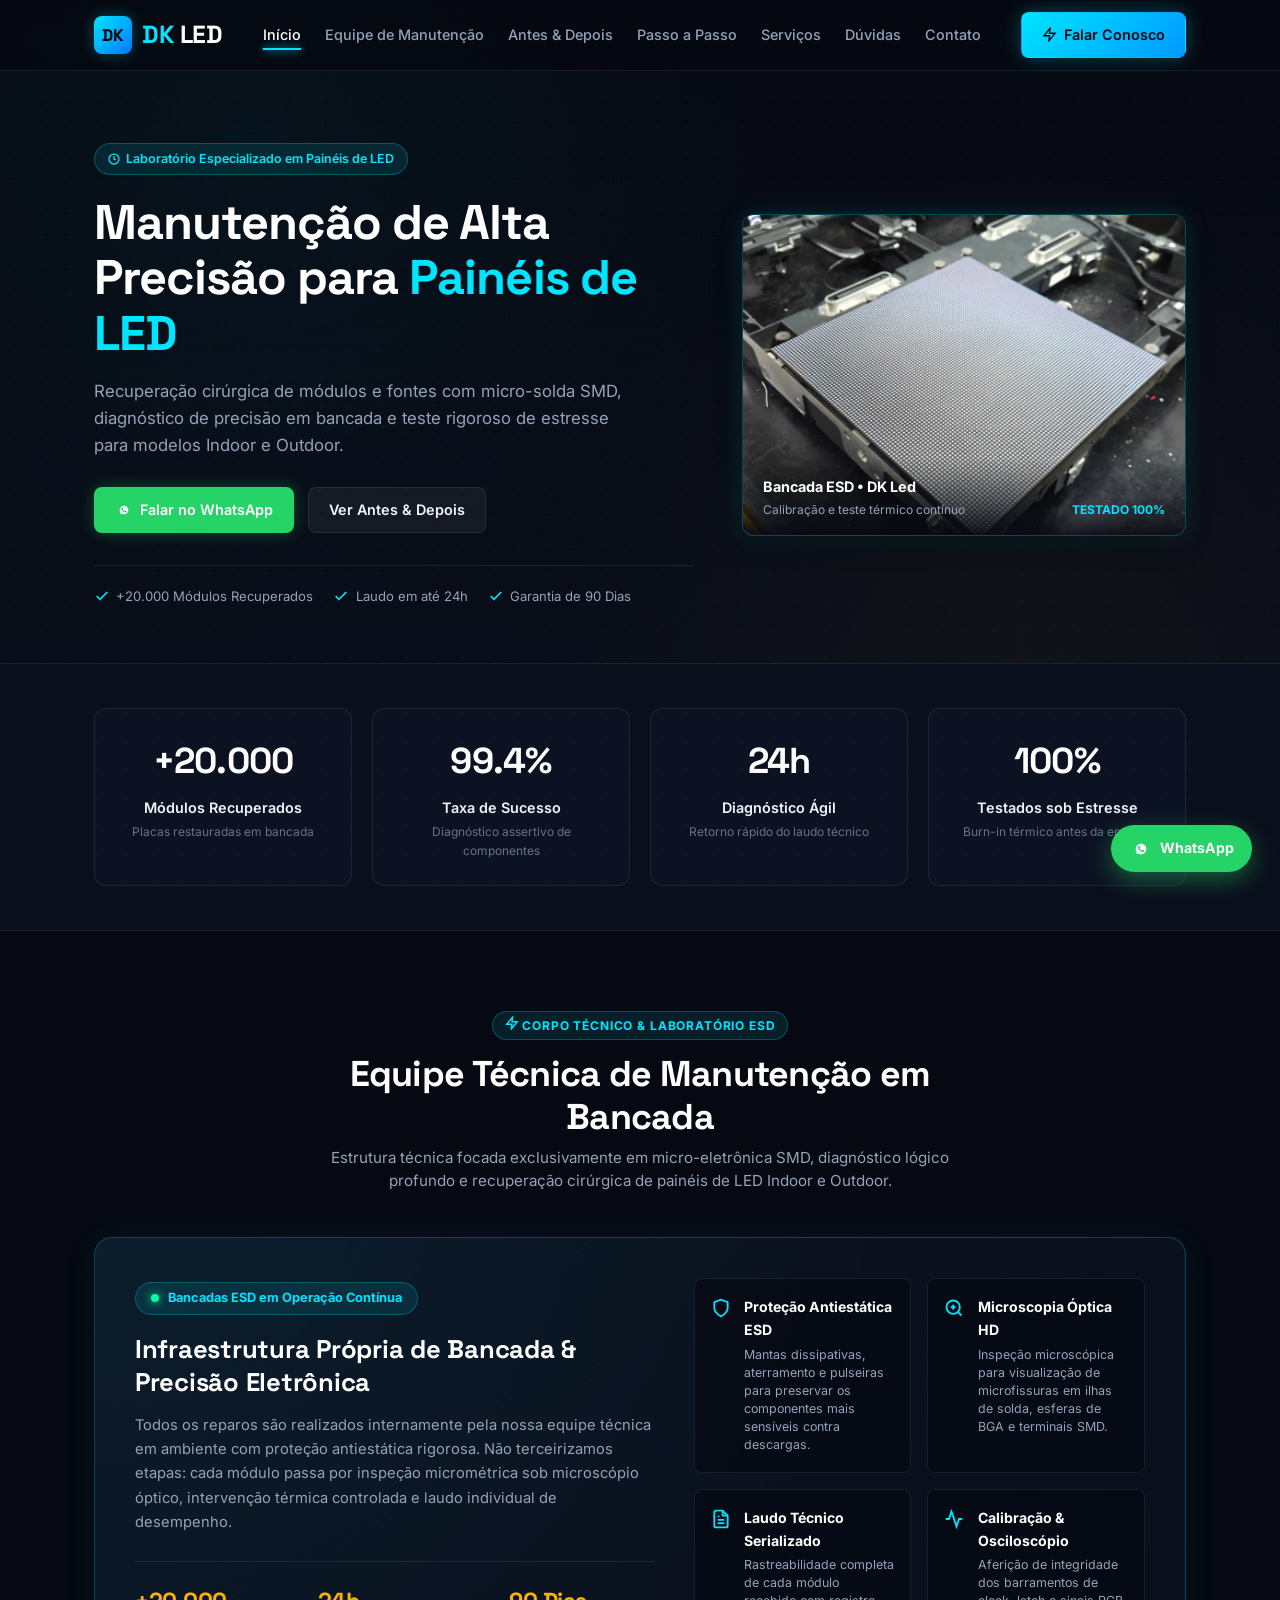
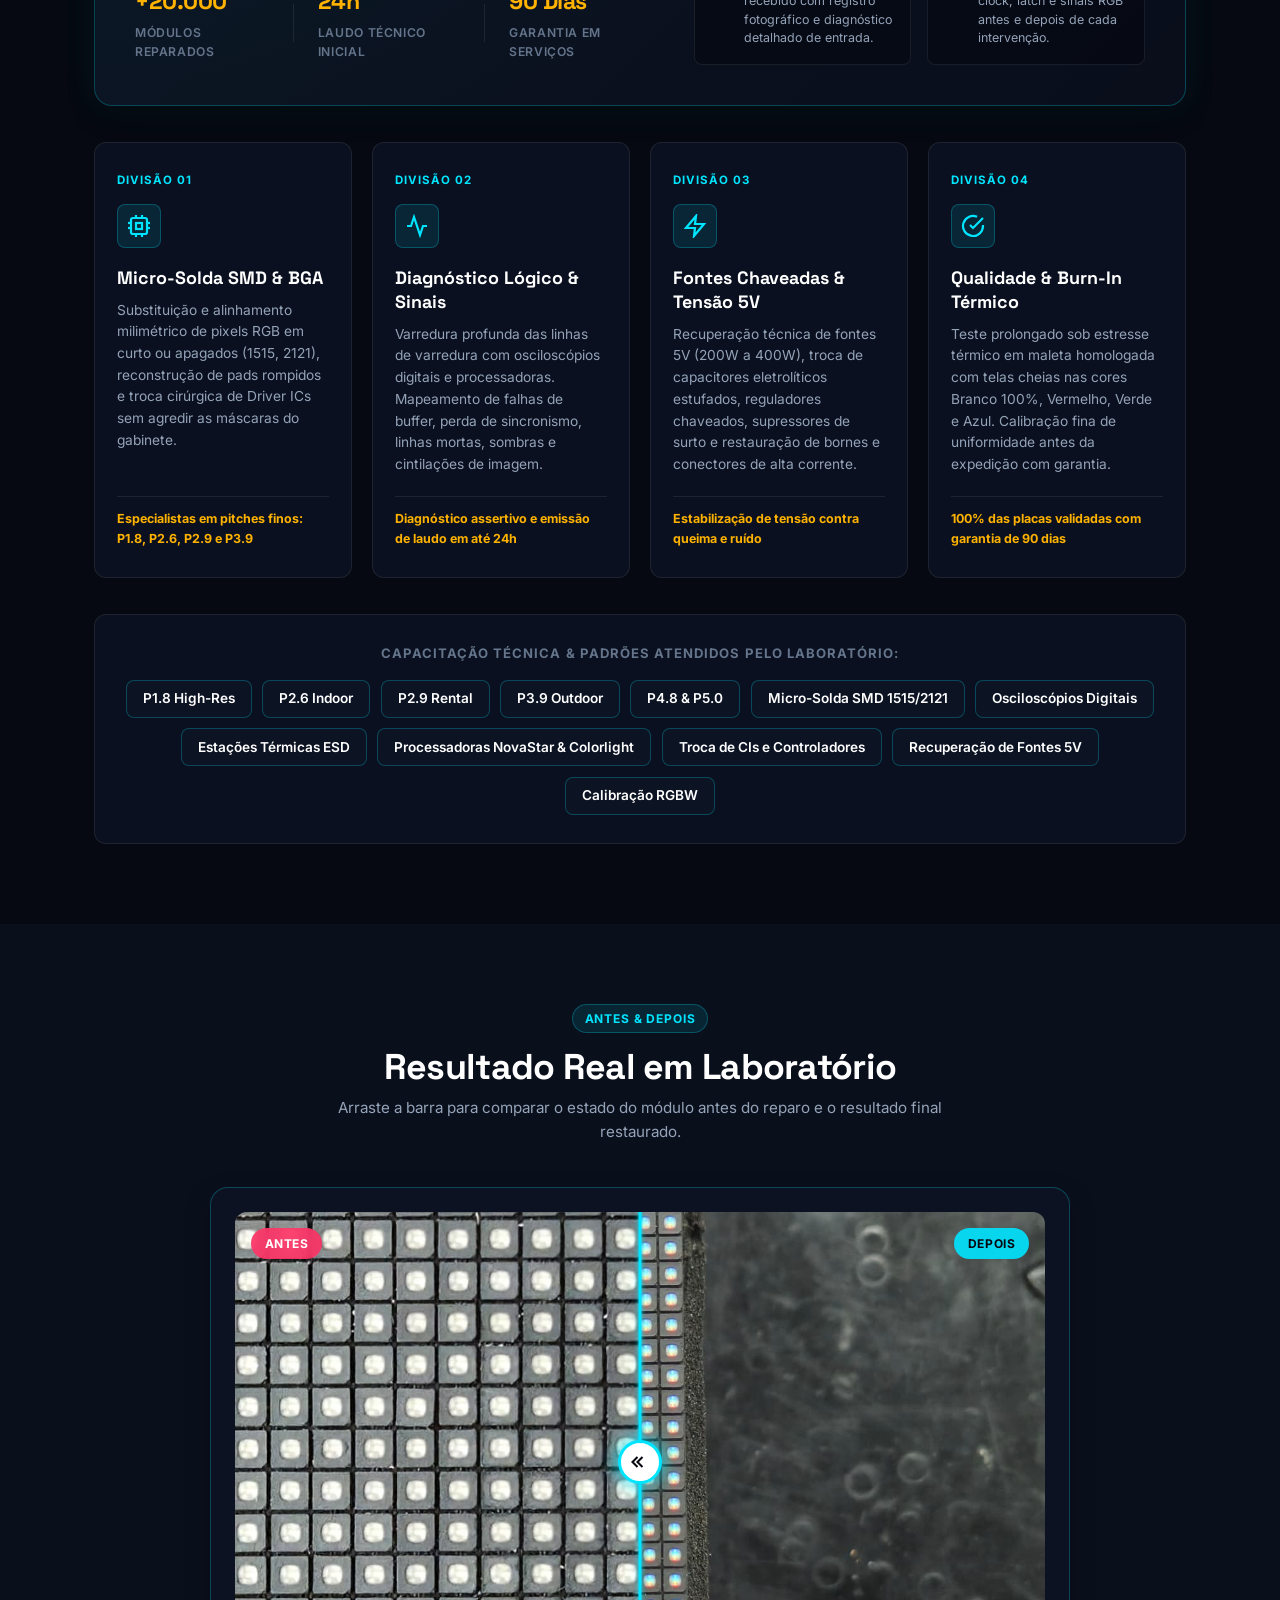
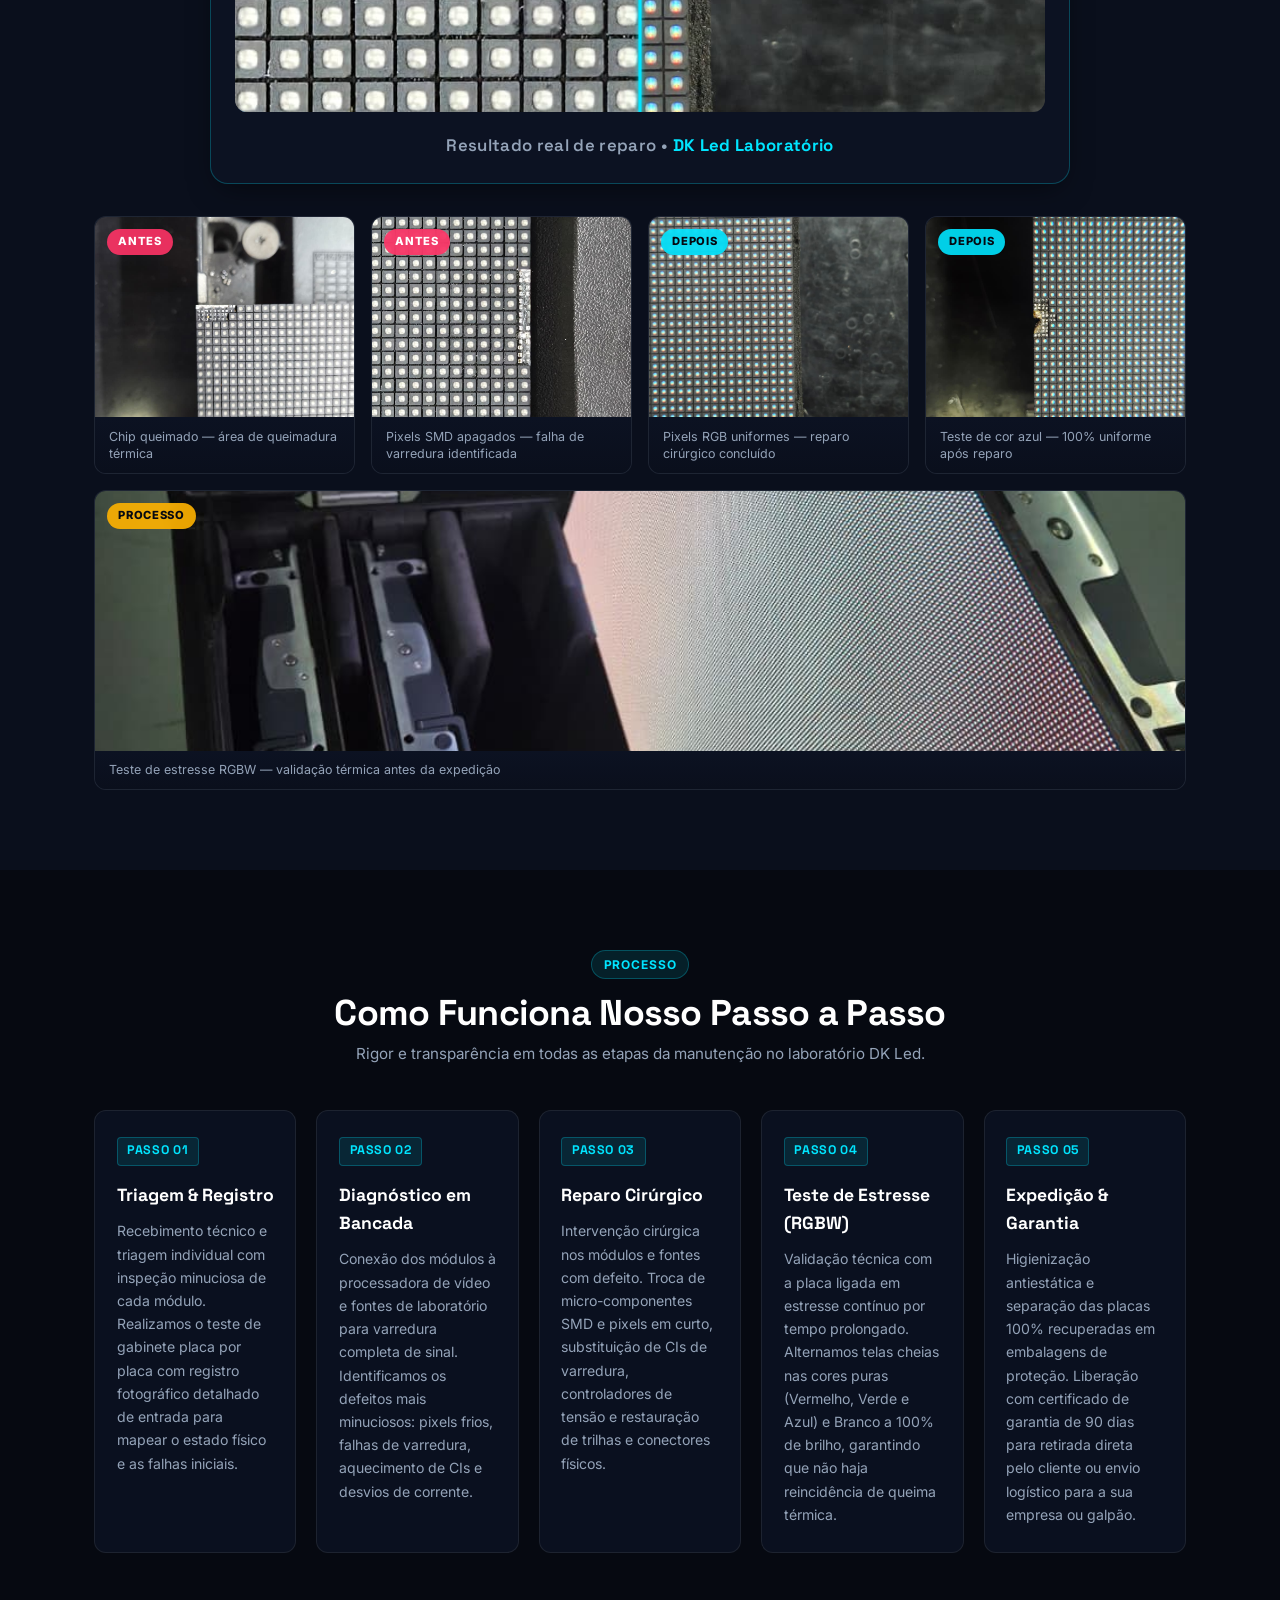
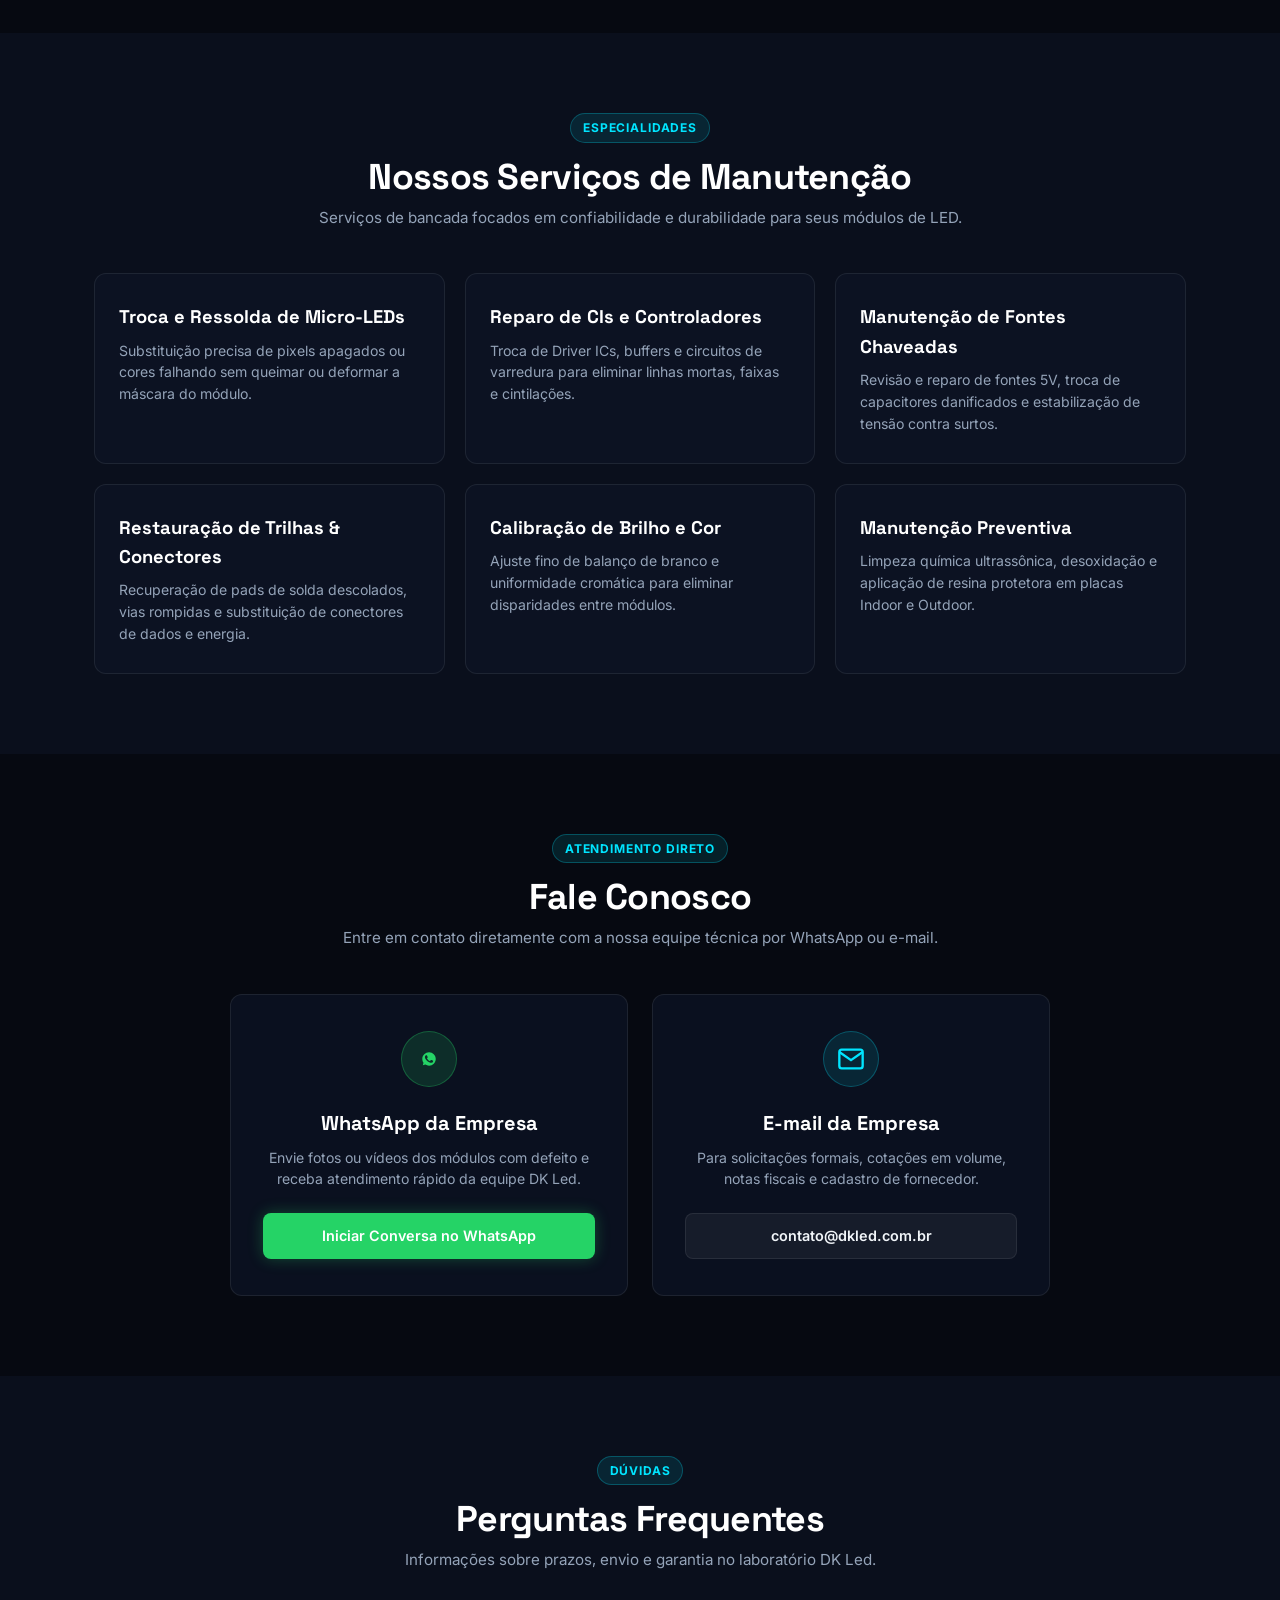
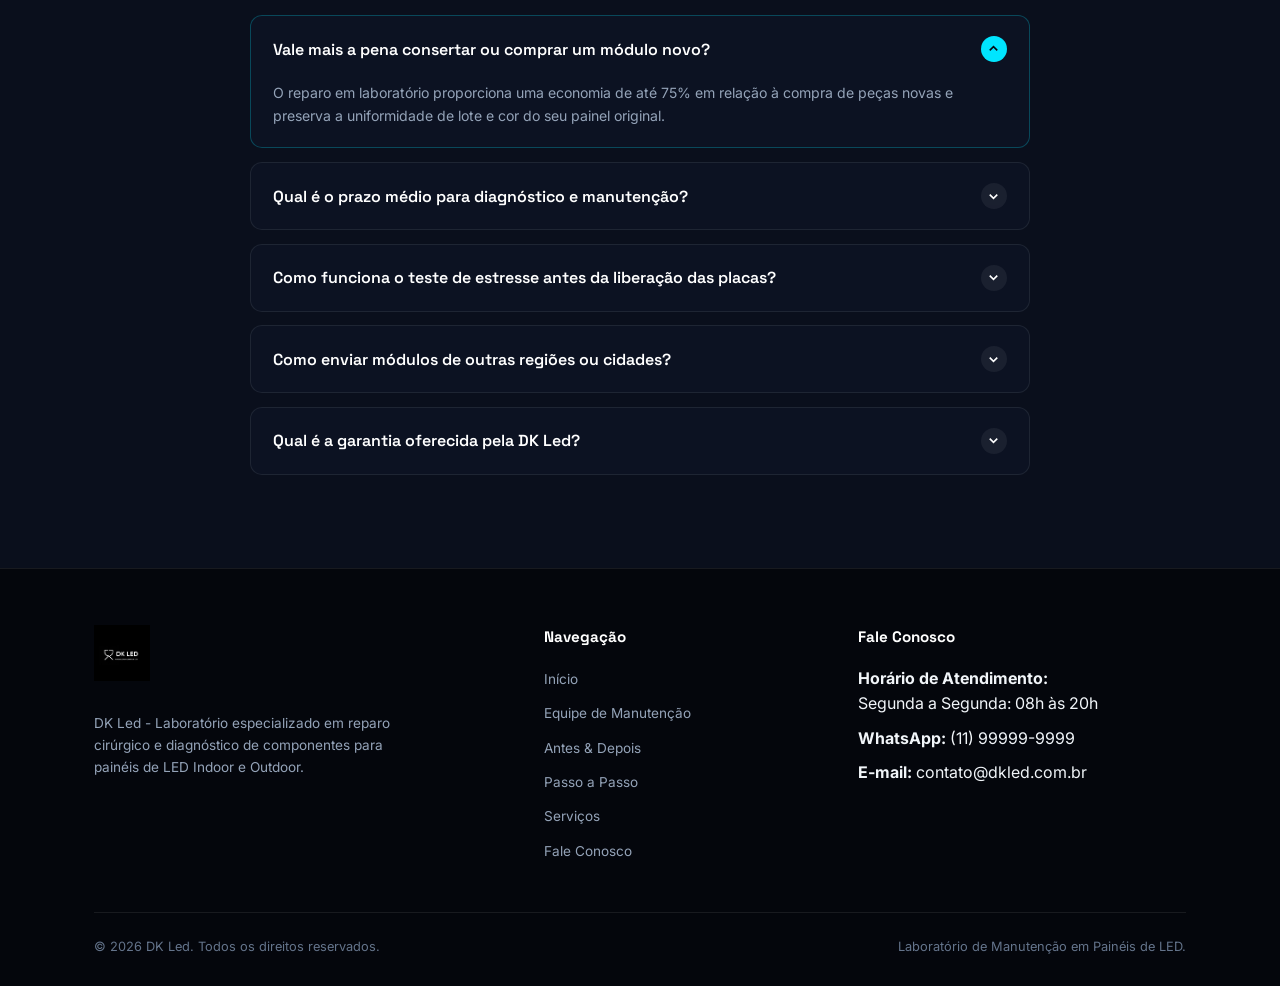
==== index.html @ 8b11e9df "feat: site DK Led - laboratorio de manutencao em paineis de LED" ====
<!DOCTYPE html>
<html lang="pt-BR">

<head>
  <meta charset="UTF-8">
  <meta name="viewport" content="width=device-width, initial-scale=1.0">
  <title>DK Led | Laboratório de Manutenção em Painéis de LED</title>

  <!-- SEO & Meta Tags -->
  <meta name="description"
    content="Laboratório especializado em manutenção de painéis de LED Indoor e Outdoor (P1.8, P2.6, P2.9, P3.9). Micro-solda SMD, troca de pixels e reparo de fontes com garantia.">
  <meta name="keywords"
    content="manutenção painel de led, conserto painel de led, reparo módulo led, troca smd led, time de tecnicos dk led, equipe tecnica painel led, reparo p2.9, reparo p3.9, led apagado">
  <meta name="author" content="DK Led">
  <meta property="og:title" content="DK Led | Manutenção em Painéis de LED">
  <meta property="og:description"
    content="Laboratório especializado em diagnóstico e recuperação de módulos de LED Indoor e Outdoor.">
  <meta property="og:image" content="assets/img/hero-painel-led.jpg">
  <meta property="og:type" content="website">

  <!-- Favicon real DK Led -->
  <link rel="icon" type="image/png" href="assets/img/logo-dk-simbolo.jpg">

  <!-- Stylesheet -->
  <link rel="stylesheet" href="css/style.css">
</head>

<body>

  <!-- Pixel Grid Subtle Texture -->
  <div class="pixel-grid-bg"></div>


  <!-- Navigation Bar -->
  <header class="site-header">
    <div class="container">
      <nav class="navbar">
        <a href="#inicio" class="brand-logo" aria-label="DK Led Página Inicial">
          <div class="brand-icon">
            DK
          </div>
          <div class="brand-text">
            <span>DK</span> LED
          </div>
        </a>

        <ul class="nav-menu" id="navMenu">
          <li><a href="#inicio" class="nav-link active">Início</a></li>
          <li><a href="#equipe-manutencao" class="nav-link">Equipe de Manutenção</a></li>
          <li><a href="#antes-depois" class="nav-link">Antes &amp; Depois</a></li>
          <li><a href="#processo" class="nav-link">Passo a Passo</a></li>
          <li><a href="#servicos" class="nav-link">Serviços</a></li>
          <li><a href="#faq" class="nav-link">Dúvidas</a></li>
          <li><a href="#contato" class="nav-link">Contato</a></li>
        </ul>

        <a href="#contato" class="btn btn-primary btn-sm">
          <svg width="15" height="15" viewBox="0 0 24 24" fill="none" stroke="currentColor" stroke-width="2.2">
            <polygon points="13 2 3 14 12 14 11 22 21 10 12 10 13 2"></polygon>
          </svg>
          <span>Falar Conosco</span>
        </a>

        <button class="menu-toggle" id="menuToggle" aria-label="Abrir menu" aria-expanded="false">
          <svg width="24" height="24" viewBox="0 0 24 24" fill="none" stroke="currentColor" stroke-width="2">
            <line x1="3" y1="12" x2="21" y2="12"></line>
            <line x1="3" y1="6" x2="21" y2="6"></line>
            <line x1="3" y1="18" x2="21" y2="18"></line>
          </svg>
        </button>
      </nav>
    </div>
  </header>

  <!-- Clean Hero Section -->
  <section class="hero-clean" id="inicio">
    <div class="container">
      <div class="hero-grid-clean">
        <div class="hero-clean-content">
          <div class="hero-tag">
            <svg width="12" height="12" viewBox="0 0 24 24" fill="none" stroke="currentColor" stroke-width="2.5">
              <circle cx="12" cy="12" r="10"></circle>
              <polyline points="12 6 12 12 16 14"></polyline>
            </svg>
            <span>Laboratório Especializado em Painéis de LED</span>
          </div>

          <h1 class="hero-clean-title">
            Manutenção de Alta Precisão para <span>Painéis de LED</span>
          </h1>

          <p class="hero-clean-subtitle">
            Recuperação cirúrgica de módulos e fontes com micro-solda SMD, diagnóstico de precisão em bancada e teste
            rigoroso de estresse para modelos Indoor e Outdoor.
          </p>

          <div class="hero-clean-actions">
            <a href="https://wa.me/5511999999999" target="_blank" rel="noopener noreferrer" class="btn btn-whatsapp">
              <svg width="18" height="18" viewBox="0 0 24 24" fill="currentColor">
                <path
                  d="M12.031 6.172c-3.181 0-5.767 2.586-5.768 5.766-.001 1.298.38 2.27 1.019 3.287l-.582 2.128 2.182-.573c.978.58 1.911.928 3.145.929 3.178 0 5.767-2.587 5.768-5.766.001-3.187-2.575-5.77-5.764-5.771zm3.392 8.244c-.144.405-.837.774-1.17.824-.299.045-.677.063-1.092-.069-.252-.08-.575-.187-.988-.365-1.739-.751-2.874-2.502-2.961-2.617-.087-.116-.708-.94-.708-1.793s.448-1.273.607-1.446c.159-.173.346-.217.462-.217l.332.006c.106.005.249-.04.39.298.144.347.491 1.2.534 1.287.043.087.072.188.014.304-.058.116-.087.188-.173.289l-.26.304c-.087.086-.177.18-.076.354.101.174.449.741.964 1.201.662.591 1.221.774 1.394.86s.275.072.376-.043c.101-.116.433-.506.549-.68.116-.173.231-.145.39-.087s1.011.477 1.184.564.289.13.332.202c.045.072.045.419-.1.824z" />
              </svg>
              <span>Falar no WhatsApp</span>
            </a>
            <a href="#antes-depois" class="btn btn-secondary">
              <span>Ver Antes &amp; Depois</span>
            </a>
          </div>

          <div class="hero-badges-row">
            <div class="hero-badge-item">
              <svg width="16" height="16" viewBox="0 0 24 24" fill="none" stroke="currentColor" stroke-width="2.5">
                <polyline points="20 6 9 17 4 12"></polyline>
              </svg>
              <span>+20.000 Módulos Recuperados</span>
            </div>
            <div class="hero-badge-item">
              <svg width="16" height="16" viewBox="0 0 24 24" fill="none" stroke="currentColor" stroke-width="2.5">
                <polyline points="20 6 9 17 4 12"></polyline>
              </svg>
              <span>Laudo em até 24h</span>
            </div>
            <div class="hero-badge-item">
              <svg width="16" height="16" viewBox="0 0 24 24" fill="none" stroke="currentColor" stroke-width="2.5">
                <polyline points="20 6 9 17 4 12"></polyline>
              </svg>
              <span>Garantia de 90 Dias</span>
            </div>
          </div>
        </div>

        <div class="hero-clean-media">
          <div class="hero-image-box">
            <img src="assets/img/hero-bancada-laboratorio.jpg"
              alt="Bancada ESD do laboratório DK Led com módulo de LED em teste">
            <div class="hero-image-caption">
              <div>
                <strong style="color: #fff; font-size: 0.9rem;">Bancada ESD &bull; DK Led</strong>
                <p style="color: var(--text-muted); font-size: 0.75rem;">Calibração e teste térmico contínuo</p>
              </div>
              <span style="color: var(--cyan-primary); font-size: 0.75rem; font-weight: 700;">TESTADO 100%</span>
            </div>
          </div>
        </div>
      </div>
    </div>
  </section>

  <!-- Metrics Section (+20.000 módulos, foco em laboratório) -->
  <section class="metrics-section">
    <div class="container">
      <div class="metrics-grid">
        <div class="metric-card">
          <div class="metric-number" data-counter-target="20000" data-counter-prefix="+">0</div>
          <div class="metric-label">Módulos Recuperados</div>
          <div class="metric-sublabel">Placas restauradas em bancada</div>
        </div>

        <div class="metric-card">
          <div class="metric-number" data-counter-target="99.4" data-counter-suffix="%">0</div>
          <div class="metric-label">Taxa de Sucesso</div>
          <div class="metric-sublabel">Diagnóstico assertivo de componentes</div>
        </div>

        <div class="metric-card">
          <div class="metric-number" data-counter-target="24" data-counter-suffix="h">0</div>
          <div class="metric-label">Diagnóstico Ágil</div>
          <div class="metric-sublabel">Retorno rápido do laudo técnico</div>
        </div>

        <div class="metric-card">
          <div class="metric-number" data-counter-target="100" data-counter-suffix="%">0</div>
          <div class="metric-label">Testados sob Estresse</div>
          <div class="metric-sublabel">Burn-in térmico antes da entrega</div>
        </div>
      </div>
    </div>
  </section>

  <!-- Maintenance Team & Lab Section (Equipe de Manutenção em Bancada) -->
  <section class="team-section" id="equipe-manutencao">
    <div class="container">
      <div class="section-header">
        <div class="section-tag">
          <svg width="14" height="14" viewBox="0 0 24 24" fill="none" stroke="currentColor" stroke-width="2.5">
            <polygon points="13 2 3 14 12 14 11 22 21 10 12 10 13 2"></polygon>
          </svg>
          <span>Corpo Técnico &amp; Laboratório ESD</span>
        </div>
        <h2 class="section-title">Equipe Técnica de Manutenção em Bancada</h2>
        <p class="section-description">
          Estrutura técnica focada exclusivamente em micro-eletrônica SMD, diagnóstico lógico profundo e recuperação cirúrgica de painéis de LED Indoor e Outdoor.
        </p>
      </div>

      <!-- Dashboard Central do Laboratório (100% Código, Sem Imagem) -->
      <div class="lab-dashboard-card">
        <div class="lab-dashboard-main">
          <div class="lab-live-badge">
            <span class="pulse-indicator"></span>
            <span>Bancadas ESD em Operação Contínua</span>
          </div>
          <h3 class="lab-dashboard-title">Infraestrutura Própria de Bancada &amp; Precisão Eletrônica</h3>
          <p class="lab-dashboard-desc">
            Todos os reparos são realizados internamente pela nossa equipe técnica em ambiente com proteção antiestática rigorosa. Não terceirizamos etapas: cada módulo passa por inspeção micrométrica sob microscópio óptico, intervenção térmica controlada e laudo individual de desempenho.
          </p>

          <div class="lab-dashboard-metrics">
            <div class="lab-metric-item">
              <span class="lab-metric-value">+20.000</span>
              <span class="lab-metric-label">Módulos Reparados</span>
            </div>
            <div class="lab-metric-sep"></div>
            <div class="lab-metric-item">
              <span class="lab-metric-value">24h</span>
              <span class="lab-metric-label">Laudo Técnico Inicial</span>
            </div>
            <div class="lab-metric-sep"></div>
            <div class="lab-metric-item">
              <span class="lab-metric-value">90 Dias</span>
              <span class="lab-metric-label">Garantia em Serviços</span>
            </div>
          </div>
        </div>

        <div class="lab-protocols-grid">
          <div class="protocol-card">
            <div class="protocol-icon">
              <svg width="20" height="20" viewBox="0 0 24 24" fill="none" stroke="currentColor" stroke-width="2.2">
                <path d="M12 22s8-4 8-10V5l-8-3-8 3v7c0 6 8 10 8 10z"></path>
              </svg>
            </div>
            <div>
              <h4 class="protocol-title">Proteção Antiestática ESD</h4>
              <p class="protocol-desc">Mantas dissipativas, aterramento e pulseiras para preservar os componentes mais sensíveis contra descargas.</p>
            </div>
          </div>

          <div class="protocol-card">
            <div class="protocol-icon">
              <svg width="20" height="20" viewBox="0 0 24 24" fill="none" stroke="currentColor" stroke-width="2.2">
                <circle cx="11" cy="11" r="8"></circle>
                <line x1="21" y1="21" x2="16.65" y2="16.65"></line>
                <line x1="11" y1="8" x2="11" y2="14"></line>
                <line x1="8" y1="11" x2="14" y2="11"></line>
              </svg>
            </div>
            <div>
              <h4 class="protocol-title">Microscopia Óptica HD</h4>
              <p class="protocol-desc">Inspeção microscópica para visualização de microfissuras em ilhas de solda, esferas de BGA e terminais SMD.</p>
            </div>
          </div>

          <div class="protocol-card">
            <div class="protocol-icon">
              <svg width="20" height="20" viewBox="0 0 24 24" fill="none" stroke="currentColor" stroke-width="2.2">
                <path d="M14 2H6a2 2 0 0 0-2 2v16a2 2 0 0 0 2 2h12a2 2 0 0 0 2-2V8z"></path>
                <polyline points="14 2 14 8 20 8"></polyline>
                <line x1="16" y1="13" x2="8" y2="13"></line>
                <line x1="16" y1="17" x2="8" y2="17"></line>
                <polyline points="10 9 9 9 8 9"></polyline>
              </svg>
            </div>
            <div>
              <h4 class="protocol-title">Laudo Técnico Serializado</h4>
              <p class="protocol-desc">Rastreabilidade completa de cada módulo recebido com registro fotográfico e diagnóstico detalhado de entrada.</p>
            </div>
          </div>

          <div class="protocol-card">
            <div class="protocol-icon">
              <svg width="20" height="20" viewBox="0 0 24 24" fill="none" stroke="currentColor" stroke-width="2.2">
                <polyline points="22 12 18 12 15 21 9 3 6 12 2 12"></polyline>
              </svg>
            </div>
            <div>
              <h4 class="protocol-title">Calibração &amp; Osciloscópio</h4>
              <p class="protocol-desc">Aferição de integridade dos barramentos de clock, latch e sinais RGB antes e depois de cada intervenção.</p>
            </div>
          </div>
        </div>
      </div>

      <!-- 4 Especialidades Técnicas da Equipe de Manutenção -->
      <div class="team-divisions-grid">
        <div class="division-card">
          <div class="division-badge">Divisão 01</div>
          <div class="division-icon">
            <svg width="24" height="24" viewBox="0 0 24 24" fill="none" stroke="currentColor" stroke-width="2.2">
              <rect x="4" y="4" width="16" height="16" rx="2" ry="2"></rect>
              <rect x="9" y="9" width="6" height="6"></rect>
              <line x1="9" y1="1" x2="9" y2="4"></line>
              <line x1="15" y1="1" x2="15" y2="4"></line>
              <line x1="9" y1="20" x2="9" y2="23"></line>
              <line x1="15" y1="20" x2="15" y2="23"></line>
              <line x1="20" y1="9" x2="23" y2="9"></line>
              <line x1="20" y1="14" x2="23" y2="14"></line>
              <line x1="1" y1="9" x2="4" y2="9"></line>
              <line x1="1" y1="14" x2="4" y2="14"></line>
            </svg>
          </div>
          <h3 class="division-title">Micro-Solda SMD &amp; BGA</h3>
          <p class="division-desc">
            Substituição e alinhamento milimétrico de pixels RGB em curto ou apagados (1515, 2121), reconstrução de pads rompidos e troca cirúrgica de Driver ICs sem agredir as máscaras do gabinete.
          </p>
          <div class="division-tag-info">Especialistas em pitches finos: P1.8, P2.6, P2.9 e P3.9</div>
        </div>

        <div class="division-card">
          <div class="division-badge">Divisão 02</div>
          <div class="division-icon">
            <svg width="24" height="24" viewBox="0 0 24 24" fill="none" stroke="currentColor" stroke-width="2.2">
              <polyline points="22 12 18 12 15 21 9 3 6 12 2 12"></polyline>
            </svg>
          </div>
          <h3 class="division-title">Diagnóstico Lógico &amp; Sinais</h3>
          <p class="division-desc">
            Varredura profunda das linhas de varredura com osciloscópios digitais e processadoras. Mapeamento de falhas de buffer, perda de sincronismo, linhas mortas, sombras e cintilações de imagem.
          </p>
          <div class="division-tag-info">Diagnóstico assertivo e emissão de laudo em até 24h</div>
        </div>

        <div class="division-card">
          <div class="division-badge">Divisão 03</div>
          <div class="division-icon">
            <svg width="24" height="24" viewBox="0 0 24 24" fill="none" stroke="currentColor" stroke-width="2.2">
              <polygon points="13 2 3 14 12 14 11 22 21 10 12 10 13 2"></polygon>
            </svg>
          </div>
          <h3 class="division-title">Fontes Chaveadas &amp; Tensão 5V</h3>
          <p class="division-desc">
            Recuperação técnica de fontes 5V (200W a 400W), troca de capacitores eletrolíticos estufados, reguladores chaveados, supressores de surto e restauração de bornes e conectores de alta corrente.
          </p>
          <div class="division-tag-info">Estabilização de tensão contra queima e ruído</div>
        </div>

        <div class="division-card">
          <div class="division-badge">Divisão 04</div>
          <div class="division-icon">
            <svg width="24" height="24" viewBox="0 0 24 24" fill="none" stroke="currentColor" stroke-width="2.2">
              <path d="M22 11.08V12a10 10 0 1 1-5.93-9.14"></path>
              <polyline points="22 4 12 14.01 9 11.01"></polyline>
            </svg>
          </div>
          <h3 class="division-title">Qualidade &amp; Burn-In Térmico</h3>
          <p class="division-desc">
            Teste prolongado sob estresse térmico em maleta homologada com telas cheias nas cores Branco 100%, Vermelho, Verde e Azul. Calibração fina de uniformidade antes da expedição com garantia.
          </p>
          <div class="division-tag-info">100% das placas validadas com garantia de 90 dias</div>
        </div>
      </div>

      <!-- Competências & Tecnologias Dominadas -->
      <div class="team-competencies-box">
        <div class="competencies-title">Capacitação Técnica &amp; Padrões Atendidos pelo Laboratório:</div>
        <div class="competencies-tags">
          <span class="comp-tag">P1.8 High-Res</span>
          <span class="comp-tag">P2.6 Indoor</span>
          <span class="comp-tag">P2.9 Rental</span>
          <span class="comp-tag">P3.9 Outdoor</span>
          <span class="comp-tag">P4.8 &amp; P5.0</span>
          <span class="comp-tag">Micro-Solda SMD 1515/2121</span>
          <span class="comp-tag">Osciloscópios Digitais</span>
          <span class="comp-tag">Estações Térmicas ESD</span>
          <span class="comp-tag">Processadoras NovaStar &amp; Colorlight</span>
          <span class="comp-tag">Troca de CIs e Controladores</span>
          <span class="comp-tag">Recuperação de Fontes 5V</span>
          <span class="comp-tag">Calibração RGBW</span>
        </div>
      </div>
    </div>
  </section>

  <!-- Interactive Before & After Section -->
  <section class="comparison-section" id="antes-depois">
    <div class="container">
      <div class="section-header">
        <div class="section-tag">Antes &amp; Depois</div>
        <h2 class="section-title">Resultado Real em Laboratório</h2>
        <p class="section-description">
          Arraste a barra para comparar o estado do módulo antes do reparo e o resultado final restaurado.
        </p>
      </div>

      <div class="comparison-card">
        <!-- Slider Principal -->
        <div class="comparison-slider-container" id="comparisonSlider" title="Arraste para comparar o Antes e Depois">
          <!-- Imagem DEPOIS: base fixa, ocupa 100% do container -->
          <img src="assets/img/slider-depois-pixels-rgb.jpg"
            alt="Depois do reparo: pixels RGB todos acesos e uniformes"
            class="comparison-base-after">

          <!-- Imagem ANTES: mesmas dimensões da DEPOIS, clip-path corta no lado direito -->
          <img src="assets/img/slider-antes-pixels-defeito.jpg"
            alt="Antes do reparo: pixels apagados e chip com defeito visível"
            class="comparison-img-antes" id="comparisonBeforeImg">

          <!-- Badges fixos sobre o slider -->
          <span class="badge-comparison badge-antes">ANTES</span>
          <span class="badge-comparison badge-depois">DEPOIS</span>

          <!-- Linha divisória vertical controlada pelo JS -->
          <div class="comparison-divider" id="comparisonDivider"></div>

          <!-- Handle de arrastar -->
          <div class="comparison-handle" id="comparisonHandle">
            <svg width="20" height="20" viewBox="0 0 24 24" fill="none" stroke="currentColor" stroke-width="2.5">
              <polyline points="15 18 9 12 15 6"></polyline>
              <polyline points="9 18 3 12 9 6"></polyline>
            </svg>
          </div>
        </div>

        <div class="comparison-model-footer">
          Resultado real de reparo &bull; <span>DK Led Laboratório</span>
        </div>
      </div>

      <!-- Galeria de fotos reais do laboratório -->
      <div class="lab-gallery-grid">
        <!-- ANTES: chip queimado -->
        <div class="lab-gallery-item">
          <div class="lab-gallery-badge badge-antes-sm">ANTES</div>
          <img src="assets/img/antes-chip-queimado-close.jpg" alt="Close de chip queimado no módulo LED antes do reparo">
          <div class="lab-gallery-caption">Chip queimado &mdash; área de queimadura térmica</div>
        </div>

        <!-- ANTES: pixels apagados -->
        <div class="lab-gallery-item">
          <div class="lab-gallery-badge badge-antes-sm">ANTES</div>
          <img src="assets/img/antes-pixels-apagados-close.jpg" alt="Close dos pixels apagados e defeituosos no módulo LED">
          <div class="lab-gallery-caption">Pixels SMD apagados &mdash; falha de varredura identificada</div>
        </div>

        <!-- DEPOIS: pixels RGB uniformes -->
        <div class="lab-gallery-item">
          <div class="lab-gallery-badge badge-depois-sm">DEPOIS</div>
          <img src="assets/img/depois-pixels-rgb-close.jpg" alt="Close dos pixels RGB uniformes após o reparo">
          <div class="lab-gallery-caption">Pixels RGB uniformes &mdash; reparo cirúrgico concluído</div>
        </div>

        <!-- DEPOIS: pixels azuis após reparo -->
        <div class="lab-gallery-item">
          <div class="lab-gallery-badge badge-depois-sm">DEPOIS</div>
          <img src="assets/img/depois-pixels-azuis-uniforme.jpg" alt="Pixels azuis uniformes após reparo completo do módulo">
          <div class="lab-gallery-caption">Teste de cor azul &mdash; 100% uniforme após reparo</div>
        </div>

        <!-- PROCESSO: Teste de estresse -->
        <div class="lab-gallery-item lab-gallery-wide">
          <div class="lab-gallery-badge badge-processo-sm">PROCESSO</div>
          <img src="assets/img/processo-teste-estresse-maleta.jpg" alt="Módulo em teste de estresse na maleta antes da expedição">
          <div class="lab-gallery-caption">Teste de estresse RGBW &mdash; validação térmica antes da expedição</div>
        </div>
      </div>
    </div>
  </section>

  <!-- Process Section (Passo a Passo com texto fornecido pelo usuário) -->
  <section class="process-section" id="processo">
    <div class="container">
      <div class="section-header">
        <div class="section-tag">Processo</div>
        <h2 class="section-title">Como Funciona Nosso Passo a Passo</h2>
        <p class="section-description">
          Rigor e transparência em todas as etapas da manutenção no laboratório DK Led.
        </p>
      </div>

      <div class="process-steps-clean">
        <div class="step-card-clean">
          <span class="step-tag-num">PASSO 01</span>
          <h3 class="step-title-clean">Triagem &amp; Registro</h3>
          <p class="step-desc-clean">
            Recebimento técnico e triagem individual com inspeção minuciosa de cada módulo. Realizamos o teste de gabinete placa por placa com registro fotográfico detalhado de entrada para mapear o estado físico e as falhas iniciais.
          </p>
        </div>

        <div class="step-card-clean">
          <span class="step-tag-num">PASSO 02</span>
          <h3 class="step-title-clean">Diagnóstico em Bancada</h3>
          <p class="step-desc-clean">
            Conexão dos módulos à processadora de vídeo e fontes de laboratório para varredura completa de sinal. Identificamos os defeitos mais minuciosos: pixels frios, falhas de varredura, aquecimento de CIs e desvios de corrente.
          </p>
        </div>

        <div class="step-card-clean">
          <span class="step-tag-num">PASSO 03</span>
          <h3 class="step-title-clean">Reparo Cirúrgico</h3>
          <p class="step-desc-clean">
            Intervenção cirúrgica nos módulos e fontes com defeito. Troca de micro-componentes SMD e pixels em curto, substituição de CIs de varredura, controladores de tensão e restauração de trilhas e conectores físicos.
          </p>
        </div>

        <div class="step-card-clean">
          <span class="step-tag-num">PASSO 04</span>
          <h3 class="step-title-clean">Teste de Estresse (RGBW)</h3>
          <p class="step-desc-clean">
            Validação técnica com a placa ligada em estresse contínuo por tempo prolongado. Alternamos telas cheias nas cores puras (Vermelho, Verde e Azul) e Branco a 100% de brilho, garantindo que não haja reincidência de queima térmica.
          </p>
        </div>

        <div class="step-card-clean">
          <span class="step-tag-num">PASSO 05</span>
          <h3 class="step-title-clean">Expedição &amp; Garantia</h3>
          <p class="step-desc-clean">
            Higienização antiestática e separação das placas 100% recuperadas em embalagens de proteção. Liberação com certificado de garantia de 90 dias para retirada direta pelo cliente ou envio logístico para a sua empresa ou galpão.
          </p>
        </div>
      </div>
    </div>
  </section>

  <!-- Services Section (Resumido e sem poluição) -->
  <section class="services-section" id="servicos">
    <div class="container">
      <div class="section-header">
        <div class="section-tag">Especialidades</div>
        <h2 class="section-title">Nossos Serviços de Manutenção</h2>
        <p class="section-description">
          Serviços de bancada focados em confiabilidade e durabilidade para seus módulos de LED.
        </p>
      </div>

      <div class="services-grid-clean">
        <div class="service-card-clean">
          <h3 class="service-title-clean">Troca e Ressolda de Micro-LEDs</h3>
          <p class="service-desc-clean">
            Substituição precisa de pixels apagados ou cores falhando sem queimar ou deformar a máscara do módulo.
          </p>
        </div>

        <div class="service-card-clean">
          <h3 class="service-title-clean">Reparo de CIs e Controladores</h3>
          <p class="service-desc-clean">
            Troca de Driver ICs, buffers e circuitos de varredura para eliminar linhas mortas, faixas e cintilações.
          </p>
        </div>

        <div class="service-card-clean">
          <h3 class="service-title-clean">Manutenção de Fontes Chaveadas</h3>
          <p class="service-desc-clean">
            Revisão e reparo de fontes 5V, troca de capacitores danificados e estabilização de tensão contra surtos.
          </p>
        </div>

        <div class="service-card-clean">
          <h3 class="service-title-clean">Restauração de Trilhas &amp; Conectores</h3>
          <p class="service-desc-clean">
            Recuperação de pads de solda descolados, vias rompidas e substituição de conectores de dados e energia.
          </p>
        </div>

        <div class="service-card-clean">
          <h3 class="service-title-clean">Calibração de Brilho e Cor</h3>
          <p class="service-desc-clean">
            Ajuste fino de balanço de branco e uniformidade cromática para eliminar disparidades entre módulos.
          </p>
        </div>

        <div class="service-card-clean">
          <h3 class="service-title-clean">Manutenção Preventiva</h3>
          <p class="service-desc-clean">
            Limpeza química ultrassônica, desoxidação e aplicação de resina protetora em placas Indoor e Outdoor.
          </p>
        </div>
      </div>
    </div>
  </section>

  <!-- Contact Section (Contato Direto por WhatsApp ou Email) -->
  <section class="contact-hub-section" id="contato">
    <div class="container">
      <div class="section-header">
        <div class="section-tag">Atendimento Direto</div>
        <h2 class="section-title">Fale Conosco</h2>
        <p class="section-description">
          Entre em contato diretamente com a nossa equipe técnica por WhatsApp ou e-mail.
        </p>
      </div>

      <div class="contact-cards-grid">
        <!-- WhatsApp Card -->
        <div class="contact-box">
          <div class="contact-box-icon icon-wa">
            <svg width="28" height="28" viewBox="0 0 24 24" fill="currentColor">
              <path
                d="M12.031 6.172c-3.181 0-5.767 2.586-5.768 5.766-.001 1.298.38 2.27 1.019 3.287l-.582 2.128 2.182-.573c.978.58 1.911.928 3.145.929 3.178 0 5.767-2.587 5.768-5.766.001-3.187-2.575-5.77-5.764-5.771zm3.392 8.244c-.144.405-.837.774-1.17.824-.299.045-.677.063-1.092-.069-.252-.08-.575-.187-.988-.365-1.739-.751-2.874-2.502-2.961-2.617-.087-.116-.708-.94-.708-1.793s.448-1.273.607-1.446c.159-.173.346-.217.462-.217l.332.006c.106.005.249-.04.39.298.144.347.491 1.2.534 1.287.043.087.072.188.014.304-.058.116-.087.188-.173.289l-.26.304c-.087.086-.177.18-.076.354.101.174.449.741.964 1.201.662.591 1.221.774 1.394.86s.275.072.376-.043c.101-.116.433-.506.549-.68.116-.173.231-.145.39-.087s1.011.477 1.184.564.289.13.332.202c.045.072.045.419-.1.824z" />
            </svg>
          </div>
          <h3 class="contact-box-title">WhatsApp da Empresa</h3>
          <p class="contact-box-desc">
            Envie fotos ou vídeos dos módulos com defeito e receba atendimento rápido da equipe DK Led.
          </p>
          <a href="https://wa.me/5511999999999" target="_blank" rel="noopener noreferrer" class="btn btn-whatsapp"
            style="width: 100%;">
            <span>Iniciar Conversa no WhatsApp</span>
          </a>
        </div>

        <!-- E-mail Card -->
        <div class="contact-box">
          <div class="contact-box-icon icon-mail">
            <svg width="28" height="28" viewBox="0 0 24 24" fill="none" stroke="currentColor" stroke-width="2">
              <path d="M4 4h16c1.1 0 2 .9 2 2v12c0 1.1-.9 2-2 2H4c-1.1 0-2-.9-2-2V6c0-1.1.9-2 2-2z"></path>
              <polyline points="22,6 12,13 2,6"></polyline>
            </svg>
          </div>
          <h3 class="contact-box-title">E-mail da Empresa</h3>
          <p class="contact-box-desc">
            Para solicitações formais, cotações em volume, notas fiscais e cadastro de fornecedor.
          </p>
          <a href="mailto:contato@dkled.com.br" class="btn btn-secondary" style="width: 100%;">
            <span>contato@dkled.com.br</span>
          </a>
        </div>
      </div>
    </div>
  </section>

  <!-- FAQ Section -->
  <section class="faq-section" id="faq">
    <div class="container">
      <div class="section-header">
        <div class="section-tag">Dúvidas</div>
        <h2 class="section-title">Perguntas Frequentes</h2>
        <p class="section-description">
          Informações sobre prazos, envio e garantia no laboratório DK Led.
        </p>
      </div>

      <div class="faq-accordion">
        <div class="faq-item active">
          <button class="faq-question" aria-expanded="true">
            <span>Vale mais a pena consertar ou comprar um módulo novo?</span>
            <div class="faq-icon">
              <svg width="15" height="15" viewBox="0 0 24 24" fill="none" stroke="currentColor" stroke-width="2.5">
                <polyline points="6 9 12 15 18 9"></polyline>
              </svg>
            </div>
          </button>
          <div class="faq-answer">
            <p>
              O reparo em laboratório proporciona uma economia de até 75% em relação à compra de peças novas e preserva
              a uniformidade de lote e cor do seu painel original.
            </p>
          </div>
        </div>

        <div class="faq-item">
          <button class="faq-question" aria-expanded="false">
            <span>Qual é o prazo médio para diagnóstico e manutenção?</span>
            <div class="faq-icon">
              <svg width="15" height="15" viewBox="0 0 24 24" fill="none" stroke="currentColor" stroke-width="2.5">
                <polyline points="6 9 12 15 18 9"></polyline>
              </svg>
            </div>
          </button>
          <div class="faq-answer">
            <p>
              O laudo inicial de diagnóstico é emitido em até 24 horas úteis após a chegada dos módulos. O reparo é
              realizado com agilidade e finalizado após o teste de estresse obrigatório.
            </p>
          </div>
        </div>

        <div class="faq-item">
          <button class="faq-question" aria-expanded="false">
            <span>Como funciona o teste de estresse antes da liberação das placas?</span>
            <div class="faq-icon">
              <svg width="15" height="15" viewBox="0 0 24 24" fill="none" stroke="currentColor" stroke-width="2.5">
                <polyline points="6 9 12 15 18 9"></polyline>
              </svg>
            </div>
          </button>
          <div class="faq-answer">
            <p>
              Deixamos a placa ligada sob teste contínuo exibindo padrões de cores puras: tela branca a 100% de brilho,
              vermelho, azul e verde. Esse procedimento valida a estabilidade térmica dos novos componentes e previne
              qualquer reincidência.
            </p>
          </div>
        </div>

        <div class="faq-item">
          <button class="faq-question" aria-expanded="false">
            <span>Como enviar módulos de outras regiões ou cidades?</span>
            <div class="faq-icon">
              <svg width="15" height="15" viewBox="0 0 24 24" fill="none" stroke="currentColor" stroke-width="2.5">
                <polyline points="6 9 12 15 18 9"></polyline>
              </svg>
            </div>
          </button>
          <div class="faq-answer">
            <p>
              Recebemos peças de todo o país devidamente protegidas em plástico bolha via transportadora ou Sedex. Na
              chegada, realizamos a triagem com registro fotográfico placa por placa.
            </p>
          </div>
        </div>

        <div class="faq-item">
          <button class="faq-question" aria-expanded="false">
            <span>Qual é a garantia oferecida pela DK Led?</span>
            <div class="faq-icon">
              <svg width="15" height="15" viewBox="0 0 24 24" fill="none" stroke="currentColor" stroke-width="2.5">
                <polyline points="6 9 12 15 18 9"></polyline>
              </svg>
            </div>
          </button>
          <div class="faq-answer">
            <p>
              Todos os módulos e fontes reparados saem do nosso laboratório com garantia técnica de 90 dias sobre os
              serviços e componentes substituídos.
            </p>
          </div>
        </div>
      </div>
    </div>
  </section>

  <!-- Clean Footer -->
  <footer class="site-footer">
    <div class="container">
      <div class="footer-grid-clean">
        <div class="footer-brand">
          <a href="#inicio" class="footer-logo-link">
            <img src="assets/img/logo-dkled-completa.png"
              alt="DK Led - Manutenção em Painéis de LED"
              class="footer-logo-img">
          </a>
          <p>
            DK Led - Laboratório especializado em reparo cirúrgico e diagnóstico de componentes para painéis de LED
            Indoor e Outdoor.
          </p>
        </div>

        <div>
          <h4 class="footer-title">Navegação</h4>
          <ul class="footer-links">
            <li><a href="#inicio">Início</a></li>
            <li><a href="#equipe-manutencao">Equipe de Manutenção</a></li>
            <li><a href="#antes-depois">Antes &amp; Depois</a></li>
            <li><a href="#processo">Passo a Passo</a></li>
            <li><a href="#servicos">Serviços</a></li>
            <li><a href="#contato">Fale Conosco</a></li>
          </ul>
        </div>

        <div>
          <h4 class="footer-title">Fale Conosco</h4>
          <ul class="footer-links">
            <li>
              <strong>Horário de Atendimento:</strong><br>
              Segunda a Segunda: 08h às 20h
            </li>
            <li style="margin-top: 0.5rem;">
              <strong>WhatsApp:</strong> (11) 99999-9999
            </li>
            <li>
              <strong>E-mail:</strong> contato@dkled.com.br
            </li>
          </ul>
        </div>
      </div>

      <div class="footer-bottom">
        <p>&copy; 2026 DK Led. Todos os direitos reservados.</p>
        <p>Laboratório de Manutenção em Painéis de LED.</p>
      </div>
    </div>
  </footer>

  <!-- Floating WhatsApp Quick Action Button -->
  <a href="https://wa.me/5511999999999" target="_blank" rel="noopener noreferrer" class="whatsapp-floating-btn"
    aria-label="Falar conosco no WhatsApp">
    <svg width="22" height="22" viewBox="0 0 24 24" fill="currentColor">
      <path
        d="M12.031 6.172c-3.181 0-5.767 2.586-5.768 5.766-.001 1.298.38 2.27 1.019 3.287l-.582 2.128 2.182-.573c.978.58 1.911.928 3.145.929 3.178 0 5.767-2.587 5.768-5.766.001-3.187-2.575-5.77-5.764-5.771zm3.392 8.244c-.144.405-.837.774-1.17.824-.299.045-.677.063-1.092-.069-.252-.08-.575-.187-.988-.365-1.739-.751-2.874-2.502-2.961-2.617-.087-.116-.708-.94-.708-1.793s.448-1.273.607-1.446c.159-.173.346-.217.462-.217l.332.006c.106.005.249-.04.39.298.144.347.491 1.2.534 1.287.043.087.072.188.014.304-.058.116-.087.188-.173.289l-.26.304c-.087.086-.177.18-.076.354.101.174.449.741.964 1.201.662.591 1.221.774 1.394.86s.275.072.376-.043c.101-.116.433-.506.549-.68.116-.173.231-.145.39-.087s1.011.477 1.184.564.289.13.332.202c.045.072.045.419-.1.824z" />
    </svg>
    <span>WhatsApp</span>
  </a>

  <!-- Main JavaScript -->
  <script src="js/main.js"></script>
</body>

</html>
---- css/style.css ----
/* ==========================================================================
   DK LED - LABORATÓRIO DE MANUTENÇÃO DE PAINÉIS DE LED
   Design System & Clean Dark Tech Styling
   ========================================================================== */

@import url('https://fonts.googleapis.com/css2?family=Inter:wght@300;400;500;600;700;800&family=Space+Grotesk:wght@500;600;700&display=swap');

:root {
  /* Cores Principais */
  --bg-primary: #060911;
  --bg-secondary: #0a0f1c;
  --bg-tertiary: #0f172a;
  --bg-card: rgba(14, 21, 37, 0.7);
  --bg-card-hover: rgba(20, 31, 54, 0.85);
  
  /* Acentos */
  --cyan-primary: #00e5ff;
  --cyan-glow: rgba(0, 229, 255, 0.28);
  --cyan-subtle: rgba(0, 229, 255, 0.1);
  --amber-primary: #ffb300;
  --amber-glow: rgba(255, 179, 0, 0.25);
  --green-status: #00ff9d;
  
  /* Bordas */
  --border-subtle: rgba(255, 255, 255, 0.08);
  --border-cyan: rgba(0, 229, 255, 0.25);

  /* Tipografia */
  --font-sans: 'Inter', -apple-system, BlinkMacSystemFont, 'Segoe UI', Roboto, sans-serif;
  --font-display: 'Space Grotesk', -apple-system, sans-serif;

  --text-main: #f1f5f9;
  --text-muted: #94a3b8;
  --text-dim: #64748b;

  /* Layout */
  --container-max: 1140px;
  --radius-sm: 8px;
  --radius-md: 12px;
  --radius-lg: 18px;
  --radius-full: 9999px;

  /* Efeitos */
  --shadow-card: 0 10px 30px -10px rgba(0, 0, 0, 0.6);
  --glass-blur: blur(12px);
  --transition: 0.25s cubic-bezier(0.4, 0, 0.2, 1);
}

*, *::before, *::after {
  box-sizing: border-box;
  margin: 0;
  padding: 0;
}

html {
  scroll-behavior: smooth;
  font-size: 16px;
  color-scheme: dark;
}

body {
  background-color: var(--bg-primary);
  color: var(--text-main);
  font-family: var(--font-sans);
  line-height: 1.6;
  overflow-x: hidden;
  background-image: 
    radial-gradient(circle at 20% 15%, rgba(0, 229, 255, 0.04) 0%, transparent 40%),
    radial-gradient(circle at 80% 70%, rgba(255, 179, 0, 0.03) 0%, transparent 40%),
    linear-gradient(to bottom, #060911, #0a0f1c);
  background-attachment: fixed;
}

.pixel-grid-bg {
  position: absolute;
  inset: 0;
  background-image: radial-gradient(rgba(255, 255, 255, 0.04) 1px, transparent 1px);
  background-size: 28px 28px;
  pointer-events: none;
  opacity: 0.6;
}

img {
  max-width: 100%;
  height: auto;
  display: block;
}

a {
  color: inherit;
  text-decoration: none;
  transition: color var(--transition);
}

.container {
  width: 100%;
  max-width: var(--container-max);
  margin-inline: auto;
  padding-inline: 1.5rem;
}

/* Top Announcement Bar */
.top-bar {
  background: rgba(10, 15, 28, 0.95);
  border-bottom: 1px solid var(--border-subtle);
  font-size: 0.82rem;
  padding: 0.45rem 0;
  position: relative;
  z-index: 101;
}

.top-bar .container {
  display: flex;
  justify-content: space-between;
  align-items: center;
  flex-wrap: wrap;
  gap: 0.5rem;
}

.top-bar-badge {
  display: inline-flex;
  align-items: center;
  gap: 0.45rem;
  font-weight: 500;
  color: var(--text-muted);
}

.status-dot {
  width: 7px;
  height: 7px;
  border-radius: 50%;
  background-color: var(--green-status);
  box-shadow: 0 0 8px var(--green-status);
}

.top-bar-contact {
  display: flex;
  align-items: center;
  gap: 1.25rem;
}

.top-bar-contact a {
  display: inline-flex;
  align-items: center;
  gap: 0.35rem;
  color: var(--text-muted);
}

.top-bar-contact a:hover {
  color: var(--cyan-primary);
}

/* Header & Navbar */
.site-header {
  position: sticky;
  top: 0;
  z-index: 100;
  background: rgba(6, 9, 17, 0.85);
  backdrop-filter: var(--glass-blur);
  -webkit-backdrop-filter: var(--glass-blur);
  border-bottom: 1px solid var(--border-subtle);
}

.navbar {
  display: flex;
  align-items: center;
  justify-content: space-between;
  height: 70px;
}

.brand-logo {
  display: flex;
  align-items: center;
  gap: 0.65rem;
  font-family: var(--font-display);
  font-size: 1.55rem;
  font-weight: 800;
  letter-spacing: -0.02em;
}

.brand-icon {
  display: flex;
  align-items: center;
  justify-content: center;
  width: 38px;
  height: 38px;
  background: linear-gradient(135deg, #00e5ff 0%, #0077ff 100%);
  border-radius: var(--radius-sm);
  box-shadow: 0 0 15px var(--cyan-glow);
  color: #000;
  font-weight: 900;
  font-size: 1.05rem;
}

.brand-text {
  color: #ffffff;
}

.brand-text span {
  color: var(--cyan-primary);
}

.nav-menu {
  display: flex;
  align-items: center;
  gap: 1.5rem;
  list-style: none;
}

.nav-link {
  font-size: 0.9rem;
  font-weight: 500;
  color: var(--text-muted);
  position: relative;
  padding: 0.4rem 0;
}

.nav-link:hover, .nav-link.active {
  color: #ffffff;
}

.nav-link::after {
  content: '';
  position: absolute;
  bottom: 0;
  left: 0;
  width: 0;
  height: 2px;
  background: var(--cyan-primary);
  box-shadow: 0 0 8px var(--cyan-primary);
  transition: width var(--transition);
}

.nav-link:hover::after, .nav-link.active::after {
  width: 100%;
}

.btn {
  display: inline-flex;
  align-items: center;
  justify-content: center;
  gap: 0.45rem;
  padding: 0.65rem 1.25rem;
  border-radius: var(--radius-sm);
  font-weight: 600;
  font-size: 0.9rem;
  cursor: pointer;
  transition: all var(--transition);
  border: 1px solid transparent;
  white-space: nowrap;
}

.btn-primary {
  background: linear-gradient(135deg, var(--cyan-primary), #0099ff);
  color: #060911;
  box-shadow: 0 0 20px var(--cyan-glow);
}

.btn-primary:hover {
  transform: translateY(-2px);
  box-shadow: 0 0 25px rgba(0, 229, 255, 0.45);
  color: #000;
}

.btn-secondary {
  background: rgba(255, 255, 255, 0.05);
  color: var(--text-main);
  border: 1px solid var(--border-subtle);
}

.btn-secondary:hover {
  background: rgba(255, 255, 255, 0.09);
  border-color: var(--border-cyan);
  color: #ffffff;
  transform: translateY(-2px);
}

.btn-whatsapp {
  background: #25d366;
  color: #ffffff;
  box-shadow: 0 0 15px rgba(37, 211, 102, 0.3);
}

.btn-whatsapp:hover {
  background: #20ba5a;
  transform: translateY(-2px);
  box-shadow: 0 0 25px rgba(37, 211, 102, 0.5);
}

.menu-toggle {
  display: none;
  background: transparent;
  border: none;
  color: var(--text-main);
  font-size: 1.5rem;
  cursor: pointer;
  padding: 0.5rem;
}

/* Hero Section (Limpa e Direta) */
.hero-clean {
  position: relative;
  padding: 4.5rem 0 3.5rem;
  overflow: hidden;
}

.hero-grid-clean {
  display: grid;
  grid-template-columns: 1.15fr 0.85fr;
  gap: 3rem;
  align-items: center;
}

.hero-tag {
  display: inline-flex;
  align-items: center;
  gap: 0.4rem;
  background: var(--cyan-subtle);
  border: 1px solid var(--border-cyan);
  padding: 0.3rem 0.8rem;
  border-radius: var(--radius-full);
  font-size: 0.78rem;
  font-weight: 600;
  color: var(--cyan-primary);
  margin-bottom: 1.25rem;
}

.hero-clean-title {
  font-family: var(--font-display);
  font-size: clamp(2rem, 3.8vw, 3.1rem);
  line-height: 1.15;
  font-weight: 800;
  color: #ffffff;
  margin-bottom: 1rem;
  letter-spacing: -0.02em;
}

.hero-clean-title span {
  color: var(--cyan-primary);
}

.hero-clean-subtitle {
  font-size: 1.05rem;
  color: var(--text-muted);
  margin-bottom: 1.75rem;
  line-height: 1.6;
  max-width: 540px;
}

.hero-clean-actions {
  display: flex;
  align-items: center;
  gap: 0.85rem;
  flex-wrap: wrap;
  margin-bottom: 2rem;
}

.hero-badges-row {
  display: flex;
  flex-wrap: wrap;
  gap: 1.25rem;
  padding-top: 1.25rem;
  border-top: 1px solid var(--border-subtle);
  font-size: 0.82rem;
  color: var(--text-muted);
}

.hero-badge-item {
  display: flex;
  align-items: center;
  gap: 0.4rem;
}

.hero-badge-item svg {
  color: var(--cyan-primary);
  flex-shrink: 0;
}

.hero-image-box {
  position: relative;
  border-radius: var(--radius-md);
  overflow: hidden;
  border: 1px solid var(--border-cyan);
  box-shadow: var(--shadow-card), 0 0 25px rgba(0, 229, 255, 0.15);
  background: var(--bg-card);
}

.hero-image-box img {
  width: 100%;
  height: 320px;
  object-fit: cover;
}

.hero-image-caption {
  position: absolute;
  bottom: 0;
  inset-inline: 0;
  background: linear-gradient(to top, rgba(6, 9, 17, 0.95), transparent);
  padding: 1rem 1.25rem;
  display: flex;
  justify-content: space-between;
  align-items: flex-end;
}

/* ── Logo real na Navbar ── */
.brand-icon-img {
  background: transparent;
  box-shadow: none;
  border: none;
  padding: 2px;
}

.brand-logo-img {
  width: 34px;
  height: 34px;
  object-fit: contain;
  /* Inverte preto→branco para ficar visível no fundo escuro */
  filter: invert(1) brightness(1.1);
  display: block;
}

/* ── Vídeo da logo animada no Hero ── */
.hero-logo-video-box {
  background: var(--bg-card);
  border: 1px solid var(--border-cyan);
  border-radius: var(--radius-md);
  box-shadow: var(--shadow-card), 0 0 30px rgba(0, 229, 255, 0.18);
  overflow: hidden;
  margin-bottom: 1rem;
  display: flex;
  align-items: center;
  justify-content: center;
  padding: 1rem;
  /* Inverte para combinar com tema escuro */
  filter: invert(1) brightness(1.05) contrast(0.9);
}

.hero-logo-video {
  width: 100%;
  max-height: 140px;
  object-fit: contain;
  display: block;
}

/* ── Logo completa no Footer ── */
.footer-logo-link {
  display: inline-block;
  margin-bottom: 0.75rem;
}

.footer-logo-img {
  height: 56px;
  width: auto;
  object-fit: contain;
  /* Inverte para tema escuro */
  filter: invert(1) brightness(1.05);
  display: block;
}


/* Metrics Section */
.metrics-section {
  padding: 2.75rem 0;
  background: var(--bg-secondary);
  border-block: 1px solid var(--border-subtle);
}

.metrics-grid {
  display: grid;
  grid-template-columns: repeat(auto-fit, minmax(220px, 1fr));
  gap: 1.25rem;
}

.metric-card {
  background: var(--bg-card);
  border: 1px solid var(--border-subtle);
  border-radius: var(--radius-md);
  padding: 1.5rem 1.25rem;
  text-align: center;
  transition: all var(--transition);
}

.metric-card:hover {
  transform: translateY(-3px);
  border-color: var(--border-cyan);
}

.metric-number {
  font-family: var(--font-display);
  font-size: 2.25rem;
  font-weight: 800;
  color: #ffffff;
  margin-bottom: 0.35rem;
  letter-spacing: -0.02em;
}

.metric-number span {
  color: var(--cyan-primary);
}

.metric-label {
  font-size: 0.9rem;
  font-weight: 600;
  color: var(--text-main);
  margin-bottom: 0.2rem;
}

.metric-sublabel {
  font-size: 0.75rem;
  color: var(--text-dim);
}

/* Section Header (Padrão) */
.section-header {
  text-align: center;
  max-width: 680px;
  margin-inline: auto;
  margin-bottom: 2.75rem;
}

.section-tag {
  display: inline-block;
  background: var(--cyan-subtle);
  border: 1px solid var(--border-cyan);
  color: var(--cyan-primary);
  font-size: 0.75rem;
  font-weight: 700;
  text-transform: uppercase;
  letter-spacing: 0.07em;
  padding: 0.25rem 0.75rem;
  border-radius: var(--radius-full);
  margin-bottom: 0.75rem;
}

.section-title {
  font-family: var(--font-display);
  font-size: clamp(1.75rem, 2.8vw, 2.35rem);
  font-weight: 700;
  letter-spacing: -0.02em;
  color: #ffffff;
  margin-bottom: 0.5rem;
  line-height: 1.2;
}

.section-description {
  font-size: 0.95rem;
  color: var(--text-muted);
  line-height: 1.55;
}

/* ── Team & Maintenance Lab Section (Equipe de Manutenção em Bancada) ── */
.team-section {
  padding: 5rem 0;
  position: relative;
}

/* Dashboard Central do Laboratório (Cockpit Operacional Sem Imagem) */
.lab-dashboard-card {
  background: linear-gradient(135deg, rgba(14, 21, 37, 0.85) 0%, rgba(10, 15, 28, 0.95) 100%);
  border: 1px solid var(--border-cyan);
  border-radius: var(--radius-lg);
  padding: 2.5rem;
  box-shadow: var(--shadow-card), 0 0 35px rgba(0, 229, 255, 0.08);
  margin-bottom: 2.25rem;
  display: grid;
  grid-template-columns: 1.15fr 1fr;
  gap: 2.5rem;
  align-items: center;
  position: relative;
  overflow: hidden;
  transition: border-color var(--transition), box-shadow var(--transition);
}

.lab-dashboard-card::before {
  content: '';
  position: absolute;
  top: -50%;
  left: -20%;
  width: 140%;
  height: 200%;
  background: radial-gradient(circle at 20% 20%, rgba(0, 229, 255, 0.05) 0%, transparent 50%);
  pointer-events: none;
}

.lab-dashboard-card:hover {
  border-color: rgba(0, 229, 255, 0.45);
  box-shadow: var(--shadow-card), 0 0 45px rgba(0, 229, 255, 0.15);
}

.lab-dashboard-main {
  position: relative;
  z-index: 1;
}

.lab-live-badge {
  display: inline-flex;
  align-items: center;
  gap: 0.55rem;
  background: var(--cyan-subtle);
  border: 1px solid var(--border-cyan);
  border-radius: var(--radius-full);
  padding: 0.35rem 0.95rem;
  font-size: 0.8rem;
  font-weight: 700;
  color: var(--cyan-primary);
  margin-bottom: 1.1rem;
}

.pulse-indicator {
  width: 8px;
  height: 8px;
  border-radius: 50%;
  background: var(--green-status);
  box-shadow: 0 0 10px var(--green-status);
  display: inline-block;
  animation: pulseGreen 2s infinite;
}

@keyframes pulseGreen {
  0% {
    transform: scale(0.95);
    box-shadow: 0 0 0 0 rgba(0, 255, 157, 0.7);
  }
  70% {
    transform: scale(1);
    box-shadow: 0 0 0 8px rgba(0, 255, 157, 0);
  }
  100% {
    transform: scale(0.95);
    box-shadow: 0 0 0 0 rgba(0, 255, 157, 0);
  }
}

.lab-dashboard-title {
  font-family: var(--font-display);
  font-size: 1.6rem;
  font-weight: 700;
  color: #ffffff;
  line-height: 1.3;
  margin-bottom: 0.85rem;
  letter-spacing: -0.01em;
}

.lab-dashboard-desc {
  font-size: 0.92rem;
  color: var(--text-muted);
  line-height: 1.65;
  margin-bottom: 1.65rem;
}

.lab-dashboard-metrics {
  display: flex;
  align-items: center;
  gap: 1.5rem;
  padding-top: 1.35rem;
  border-top: 1px solid var(--border-subtle);
}

.lab-metric-item {
  display: flex;
  flex-direction: column;
}

.lab-metric-value {
  font-family: var(--font-display);
  font-size: 1.45rem;
  font-weight: 700;
  color: var(--amber-primary);
  letter-spacing: -0.02em;
}

.lab-metric-label {
  font-size: 0.76rem;
  color: var(--text-dim);
  text-transform: uppercase;
  letter-spacing: 0.05em;
  font-weight: 600;
  margin-top: 0.15rem;
}

.lab-metric-sep {
  width: 1px;
  height: 38px;
  background: var(--border-subtle);
}

/* Grid de Protocolos do Laboratório */
.lab-protocols-grid {
  display: grid;
  grid-template-columns: 1fr 1fr;
  gap: 1rem;
  position: relative;
  z-index: 1;
}

.protocol-card {
  background: rgba(6, 9, 17, 0.65);
  border: 1px solid var(--border-subtle);
  border-radius: var(--radius-sm);
  padding: 1.1rem 1rem;
  display: flex;
  gap: 0.85rem;
  align-items: flex-start;
  transition: all var(--transition);
}

.protocol-card:hover {
  border-color: var(--cyan-primary);
  background: rgba(0, 229, 255, 0.04);
  transform: translateY(-2px);
}

.protocol-icon {
  color: var(--cyan-primary);
  flex-shrink: 0;
  margin-top: 2px;
}

.protocol-title {
  font-size: 0.88rem;
  font-weight: 700;
  color: #ffffff;
  margin-bottom: 0.25rem;
}

.protocol-desc {
  font-size: 0.78rem;
  color: var(--text-muted);
  line-height: 1.45;
  margin: 0;
}

/* ── 4 Divisões Especializadas da Equipe ── */
.team-divisions-grid {
  display: grid;
  grid-template-columns: repeat(4, 1fr);
  gap: 1.25rem;
  margin-bottom: 2.25rem;
}

.division-card {
  background: var(--bg-card);
  border: 1px solid var(--border-subtle);
  border-radius: var(--radius-md);
  padding: 1.75rem 1.4rem;
  display: flex;
  flex-direction: column;
  transition: all var(--transition);
  position: relative;
}

.division-card:hover {
  background: var(--bg-card-hover);
  border-color: var(--cyan-primary);
  transform: translateY(-4px);
  box-shadow: 0 12px 30px rgba(0, 229, 255, 0.12);
}

.division-badge {
  font-size: 0.72rem;
  font-weight: 700;
  text-transform: uppercase;
  letter-spacing: 0.08em;
  color: var(--cyan-primary);
  margin-bottom: 0.9rem;
}

.division-icon {
  width: 44px;
  height: 44px;
  border-radius: var(--radius-sm);
  background: var(--cyan-subtle);
  border: 1px solid var(--border-cyan);
  color: var(--cyan-primary);
  display: flex;
  align-items: center;
  justify-content: center;
  margin-bottom: 1.1rem;
  transition: all var(--transition);
}

.division-card:hover .division-icon {
  background: var(--cyan-primary);
  color: var(--bg-primary);
  transform: scale(1.05);
}

.division-title {
  font-family: var(--font-display);
  font-size: 1.12rem;
  font-weight: 700;
  color: #ffffff;
  margin-bottom: 0.6rem;
  line-height: 1.35;
}

.division-desc {
  font-size: 0.86rem;
  color: var(--text-muted);
  line-height: 1.58;
  margin-bottom: 1.25rem;
  flex-grow: 1;
}

.division-tag-info {
  font-size: 0.78rem;
  font-weight: 700;
  color: var(--amber-primary);
  padding-top: 0.75rem;
  border-top: 1px solid rgba(255, 255, 255, 0.08);
}

/* ── Competências & Tecnologias ── */
.team-competencies-box {
  background: var(--bg-card);
  border: 1px solid var(--border-subtle);
  border-radius: var(--radius-md);
  padding: 1.75rem 1.5rem;
  text-align: center;
}

.competencies-title {
  font-size: 0.82rem;
  text-transform: uppercase;
  letter-spacing: 0.08em;
  color: var(--text-dim);
  font-weight: 700;
  margin-bottom: 1rem;
}

.competencies-tags {
  display: flex;
  flex-wrap: wrap;
  justify-content: center;
  gap: 0.65rem;
}

.comp-tag {
  background: rgba(14, 21, 37, 0.85);
  border: 1px solid var(--border-cyan);
  padding: 0.45rem 1rem;
  border-radius: var(--radius-sm);
  font-size: 0.85rem;
  font-weight: 600;
  color: #ffffff;
  transition: all var(--transition);
}

.comp-tag:hover {
  background: var(--cyan-subtle);
  border-color: var(--cyan-primary);
  transform: translateY(-2px);
}

/* Before & After Section (Invertido: Antes na Esquerda, Depois na Direita) */
.comparison-section {
  padding: 5rem 0;
  background: var(--bg-secondary);
  position: relative;
}

.comparison-card {
  max-width: 860px;
  margin-inline: auto;
  background: var(--bg-card);
  border: 1px solid var(--border-cyan);
  border-radius: var(--radius-lg);
  padding: 1.5rem;
  box-shadow: var(--shadow-card);
}

.comparison-slider-container {
  position: relative;
  width: 100%;
  aspect-ratio: 4/3;
  max-height: 500px;
  overflow: hidden;
  border-radius: var(--radius-md);
  user-select: none;
  cursor: col-resize;
}

/* Base Image: DEPOIS (visível no lado direito) */
.comparison-base-after {
  position: absolute;
  top: 0;
  left: 0;
  width: 100%;
  height: 100%;
  object-fit: cover;
  pointer-events: none;
  z-index: 1;
}

/* Imagem ANTES - mesmas dimensões da DEPOIS, clip-path corta no eixo X */
.comparison-img-antes {
  position: absolute;
  top: 0;
  left: 0;
  width: 100%;
  height: 100%;
  object-fit: cover;
  pointer-events: none;
  z-index: 2;
  /* clip-path inicial: mostra apenas a metade esquerda */
  clip-path: inset(0 50% 0 0);
  /* Linha divisória via box-shadow no lado direito do clip */
}

/* Linha divisória vertical controlada por JS */
.comparison-divider {
  position: absolute;
  top: 0;
  left: 50%;
  width: 3px;
  height: 100%;
  background: var(--cyan-primary);
  box-shadow: 0 0 14px var(--cyan-glow), 0 0 4px var(--cyan-primary);
  z-index: 6;
  transform: translateX(-50%);
  pointer-events: none;
}

/* Badges: ANTES na Esquerda, DEPOIS na Direita */
.badge-comparison {
  position: absolute;
  top: 1rem;
  padding: 0.35rem 0.85rem;
  border-radius: var(--radius-full);
  font-size: 0.75rem;
  font-weight: 700;
  letter-spacing: 0.05em;
  z-index: 5;
  backdrop-filter: blur(8px);
}

.badge-antes {
  left: 1rem;
  background: rgba(255, 51, 102, 0.9);
  color: #ffffff;
  /* Garante que o badge ANTES fica sempre visível mesmo quando slider vai para a direita */
  z-index: 10;
}

.badge-depois {
  right: 1rem;
  background: rgba(0, 229, 255, 0.9);
  color: #060911;
  z-index: 10;
}

/* Handle Control */
.comparison-handle {
  position: absolute;
  top: 50%;
  left: 50%;
  transform: translate(-50%, -50%);
  width: 44px;
  height: 44px;
  background: #ffffff;
  border: 3px solid var(--cyan-primary);
  border-radius: 50%;
  z-index: 10;
  display: flex;
  align-items: center;
  justify-content: center;
  color: #060911;
  box-shadow: 0 0 20px var(--cyan-primary);
  pointer-events: none;
}

/* Rodapé do slider */
.comparison-model-footer {
  margin-top: 1.25rem;
  text-align: center;
  font-family: var(--font-display);
  font-size: 1.05rem;
  font-weight: 600;
  color: var(--text-muted);
  letter-spacing: 0.02em;
}

.comparison-model-footer span {
  color: var(--cyan-primary);
  font-weight: 700;
}

/* Galeria de Fotos Reais do Laboratório */
.lab-gallery-grid {
  display: grid;
  grid-template-columns: repeat(4, 1fr);
  gap: 1rem;
  margin-top: 2rem;
}

.lab-gallery-wide {
  grid-column: span 4;
}

.lab-gallery-item {
  position: relative;
  border-radius: var(--radius-md);
  overflow: hidden;
  border: 1px solid var(--border-subtle);
  background: var(--bg-card);
  transition: all var(--transition);
  cursor: default;
}

.lab-gallery-item:hover {
  border-color: var(--border-cyan);
  transform: translateY(-3px);
  box-shadow: 0 10px 25px rgba(0, 0, 0, 0.5);
}

.lab-gallery-item img {
  width: 100%;
  height: 200px;
  object-fit: cover;
  display: block;
  transition: transform 0.4s ease;
}

.lab-gallery-wide img {
  height: 260px;
  object-fit: cover;
}

.lab-gallery-item:hover img {
  transform: scale(1.04);
}

.lab-gallery-badge {
  position: absolute;
  top: 0.75rem;
  left: 0.75rem;
  z-index: 5;
  padding: 0.25rem 0.7rem;
  border-radius: var(--radius-full);
  font-size: 0.7rem;
  font-weight: 800;
  letter-spacing: 0.06em;
  backdrop-filter: blur(8px);
}

.badge-antes-sm {
  background: rgba(255, 51, 102, 0.9);
  color: #ffffff;
}

.badge-depois-sm {
  background: rgba(0, 229, 255, 0.9);
  color: #060911;
}

.badge-processo-sm {
  background: rgba(255, 179, 0, 0.9);
  color: #060911;
}

.lab-gallery-caption {
  padding: 0.65rem 0.9rem;
  font-size: 0.78rem;
  color: var(--text-muted);
  line-height: 1.4;
  background: linear-gradient(to top, var(--bg-secondary), transparent);
}

/* Passo a Passo (5 Etapas) */
.process-section {
  padding: 5rem 0;
  position: relative;
}

.process-steps-clean {
  display: grid;
  grid-template-columns: repeat(auto-fit, minmax(200px, 1fr));
  gap: 1.25rem;
}

.step-card-clean {
  background: var(--bg-card);
  border: 1px solid var(--border-subtle);
  border-radius: var(--radius-md);
  padding: 1.65rem 1.35rem;
  transition: all var(--transition);
  display: flex;
  flex-direction: column;
}

.step-card-clean:hover {
  border-color: var(--border-cyan);
  transform: translateY(-3px);
  box-shadow: 0 10px 25px rgba(0, 0, 0, 0.4);
}

.step-tag-num {
  font-family: var(--font-display);
  font-size: 0.78rem;
  font-weight: 800;
  color: var(--cyan-primary);
  background: var(--cyan-subtle);
  border: 1px solid var(--border-cyan);
  display: inline-block;
  align-self: flex-start;
  padding: 0.2rem 0.6rem;
  border-radius: 4px;
  margin-bottom: 0.95rem;
  letter-spacing: 0.05em;
}

.step-title-clean {
  font-family: var(--font-display);
  font-size: 1.1rem;
  font-weight: 700;
  color: #ffffff;
  margin-bottom: 0.65rem;
}

.step-desc-clean {
  font-size: 0.88rem;
  color: var(--text-muted);
  line-height: 1.65;
  flex-grow: 1;
}

/* Services Section */
.services-section {
  padding: 5rem 0;
  background: var(--bg-secondary);
}

.services-grid-clean {
  display: grid;
  grid-template-columns: repeat(auto-fit, minmax(310px, 1fr));
  gap: 1.25rem;
}

.service-card-clean {
  background: var(--bg-card);
  border: 1px solid var(--border-subtle);
  border-radius: var(--radius-md);
  padding: 1.75rem 1.5rem;
  transition: all var(--transition);
}

.service-card-clean:hover {
  border-color: var(--border-cyan);
  transform: translateY(-3px);
}

.service-title-clean {
  font-family: var(--font-display);
  font-size: 1.15rem;
  font-weight: 700;
  color: #ffffff;
  margin-bottom: 0.5rem;
}

.service-desc-clean {
  font-size: 0.88rem;
  color: var(--text-muted);
  line-height: 1.55;
}

/* Contact Hub (Direto: WhatsApp e Email) */
.contact-hub-section {
  padding: 5rem 0;
  position: relative;
}

.contact-cards-grid {
  display: grid;
  grid-template-columns: 1fr 1fr;
  gap: 1.5rem;
  max-width: 820px;
  margin-inline: auto;
}

.contact-box {
  background: var(--bg-card);
  border: 1px solid var(--border-subtle);
  border-radius: var(--radius-md);
  padding: 2.25rem 2rem;
  text-align: center;
  transition: all var(--transition);
}

.contact-box:hover {
  border-color: var(--border-cyan);
  transform: translateY(-4px);
}

.contact-box-icon {
  width: 56px;
  height: 56px;
  border-radius: 50%;
  margin-inline: auto;
  margin-bottom: 1.25rem;
  display: flex;
  align-items: center;
  justify-content: center;
}

.icon-wa {
  background: rgba(37, 211, 102, 0.15);
  color: #25d366;
  border: 1px solid rgba(37, 211, 102, 0.3);
}

.icon-mail {
  background: var(--cyan-subtle);
  color: var(--cyan-primary);
  border: 1px solid var(--border-cyan);
}

.contact-box-title {
  font-family: var(--font-display);
  font-size: 1.25rem;
  font-weight: 700;
  color: #ffffff;
  margin-bottom: 0.5rem;
}

.contact-box-desc {
  font-size: 0.88rem;
  color: var(--text-muted);
  margin-bottom: 1.5rem;
  line-height: 1.5;
}

/* FAQ Section */
.faq-section {
  padding: 5rem 0;
  background: var(--bg-secondary);
}

.faq-accordion {
  max-width: 780px;
  margin-inline: auto;
}

.faq-item {
  background: var(--bg-card);
  border: 1px solid var(--border-subtle);
  border-radius: var(--radius-md);
  margin-bottom: 0.85rem;
  overflow: hidden;
  transition: border-color var(--transition);
}

.faq-item.active {
  border-color: var(--border-cyan);
}

.faq-question {
  width: 100%;
  padding: 1.25rem 1.4rem;
  background: transparent;
  border: none;
  display: flex;
  justify-content: space-between;
  align-items: center;
  font-family: var(--font-display);
  font-size: 1rem;
  font-weight: 600;
  color: #ffffff;
  cursor: pointer;
  text-align: left;
  gap: 1rem;
}

.faq-icon {
  width: 26px;
  height: 26px;
  border-radius: 50%;
  background: rgba(255, 255, 255, 0.06);
  display: flex;
  align-items: center;
  justify-content: center;
  flex-shrink: 0;
  transition: transform var(--transition);
}

.faq-item.active .faq-icon {
  transform: rotate(180deg);
  background: var(--cyan-primary);
  color: #060911;
}

.faq-answer {
  max-height: 0;
  overflow: hidden;
  transition: max-height 0.35s ease-out;
  padding-inline: 1.4rem;
}

.faq-item.active .faq-answer {
  max-height: 300px;
  padding-bottom: 1.25rem;
}

.faq-answer p {
  font-size: 0.88rem;
  color: var(--text-muted);
  line-height: 1.6;
}

/* Footer */
.site-footer {
  background: #04060c;
  border-top: 1px solid var(--border-subtle);
  padding: 3.5rem 0 1.75rem;
}

.footer-grid-clean {
  display: grid;
  grid-template-columns: 1.5fr 1fr 1.2fr;
  gap: 2.5rem;
  margin-bottom: 2.5rem;
}

.footer-brand p {
  font-size: 0.85rem;
  color: var(--text-muted);
  line-height: 1.6;
  margin-top: 0.75rem;
  max-width: 320px;
}

.footer-title {
  font-family: var(--font-display);
  font-size: 0.95rem;
  font-weight: 700;
  color: #ffffff;
  margin-bottom: 1rem;
}

.footer-links {
  list-style: none;
}

.footer-links li {
  margin-bottom: 0.55rem;
}

.footer-links a {
  font-size: 0.85rem;
  color: var(--text-muted);
}

.footer-links a:hover {
  color: var(--cyan-primary);
}

.footer-bottom {
  border-top: 1px solid var(--border-subtle);
  padding-top: 1.5rem;
  display: flex;
  justify-content: space-between;
  align-items: center;
  flex-wrap: wrap;
  gap: 0.75rem;
  font-size: 0.8rem;
  color: var(--text-dim);
}

/* Floating WhatsApp Quick Action Button */
.whatsapp-floating-btn {
  position: fixed;
  bottom: 1.75rem;
  right: 1.75rem;
  z-index: 999;
  display: flex;
  align-items: center;
  gap: 0.5rem;
  background: #25d366;
  color: #ffffff;
  padding: 0.75rem 1.15rem;
  border-radius: var(--radius-full);
  font-weight: 700;
  font-size: 0.88rem;
  box-shadow: 0 8px 25px rgba(37, 211, 102, 0.4);
  transition: all var(--transition);
}

.whatsapp-floating-btn:hover {
  transform: translateY(-2px);
  box-shadow: 0 12px 30px rgba(37, 211, 102, 0.6);
}

/* Responsive */
@media (max-width: 1024px) {
  .team-divisions-grid {
    grid-template-columns: repeat(2, 1fr);
    gap: 1.15rem;
  }
  .lab-dashboard-card {
    grid-template-columns: 1fr;
    gap: 2rem;
    padding: 2rem 1.75rem;
  }
}

@media (max-width: 900px) {
  .hero-grid-clean {
    grid-template-columns: 1fr;
    gap: 2.5rem;
  }
  .contact-cards-grid {
    grid-template-columns: 1fr;
  }
  .footer-grid-clean {
    grid-template-columns: 1fr;
    gap: 2rem;
  }
  .lab-gallery-grid {
    grid-template-columns: repeat(2, 1fr);
  }
  .lab-gallery-wide {
    grid-column: span 2;
  }
}

@media (max-width: 768px) {
  .top-bar-contact {
    display: none;
  }
  .menu-toggle {
    display: block;
  }
  .nav-menu {
    position: fixed;
    top: 70px;
    left: 0;
    width: 100%;
    background: rgba(6, 9, 17, 0.98);
    backdrop-filter: blur(18px);
    flex-direction: column;
    padding: 1.75rem 1.5rem;
    gap: 1.25rem;
    border-bottom: 1px solid var(--border-subtle);
    transform: translateY(-150%);
    opacity: 0;
    pointer-events: none;
    transition: all var(--transition);
    z-index: 99;
  }
  .nav-menu.open {
    transform: translateY(0);
    opacity: 1;
    pointer-events: all;
  }
  .team-divisions-grid {
    grid-template-columns: 1fr;
    gap: 1rem;
  }
  .lab-protocols-grid {
    grid-template-columns: 1fr;
  }
  .lab-dashboard-metrics {
    flex-wrap: wrap;
    gap: 1.25rem;
  }
  .lab-metric-sep {
    display: none;
  }
  .lab-dashboard-card {
    padding: 1.5rem 1.25rem;
  }
  .whatsapp-floating-btn span {
    display: none;
  }
  .whatsapp-floating-btn {
    padding: 0.85rem;
    border-radius: 50%;
  }
  .lab-gallery-grid {
    grid-template-columns: 1fr 1fr;
  }
  .lab-gallery-wide {
    grid-column: span 2;
  }
  .lab-gallery-item img {
    height: 160px;
  }
  .lab-gallery-wide img {
    height: 200px;
  }
}
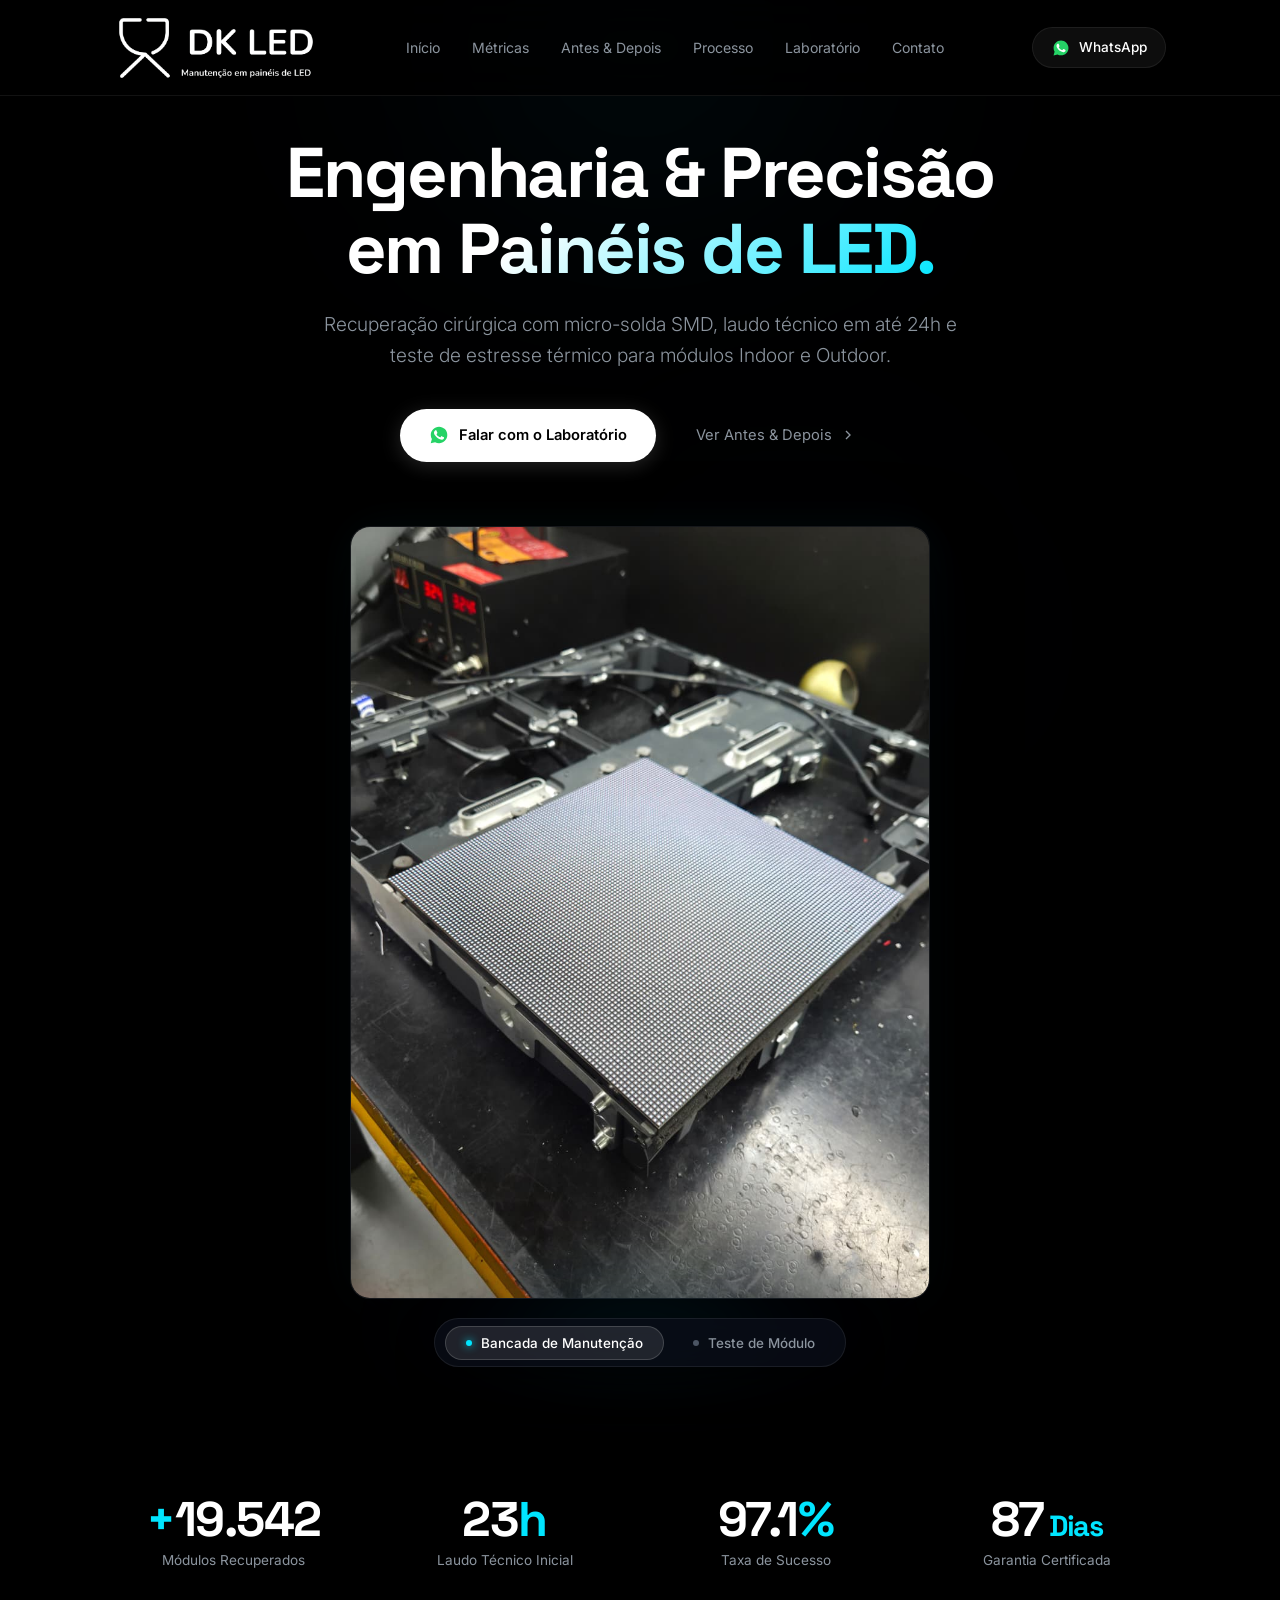
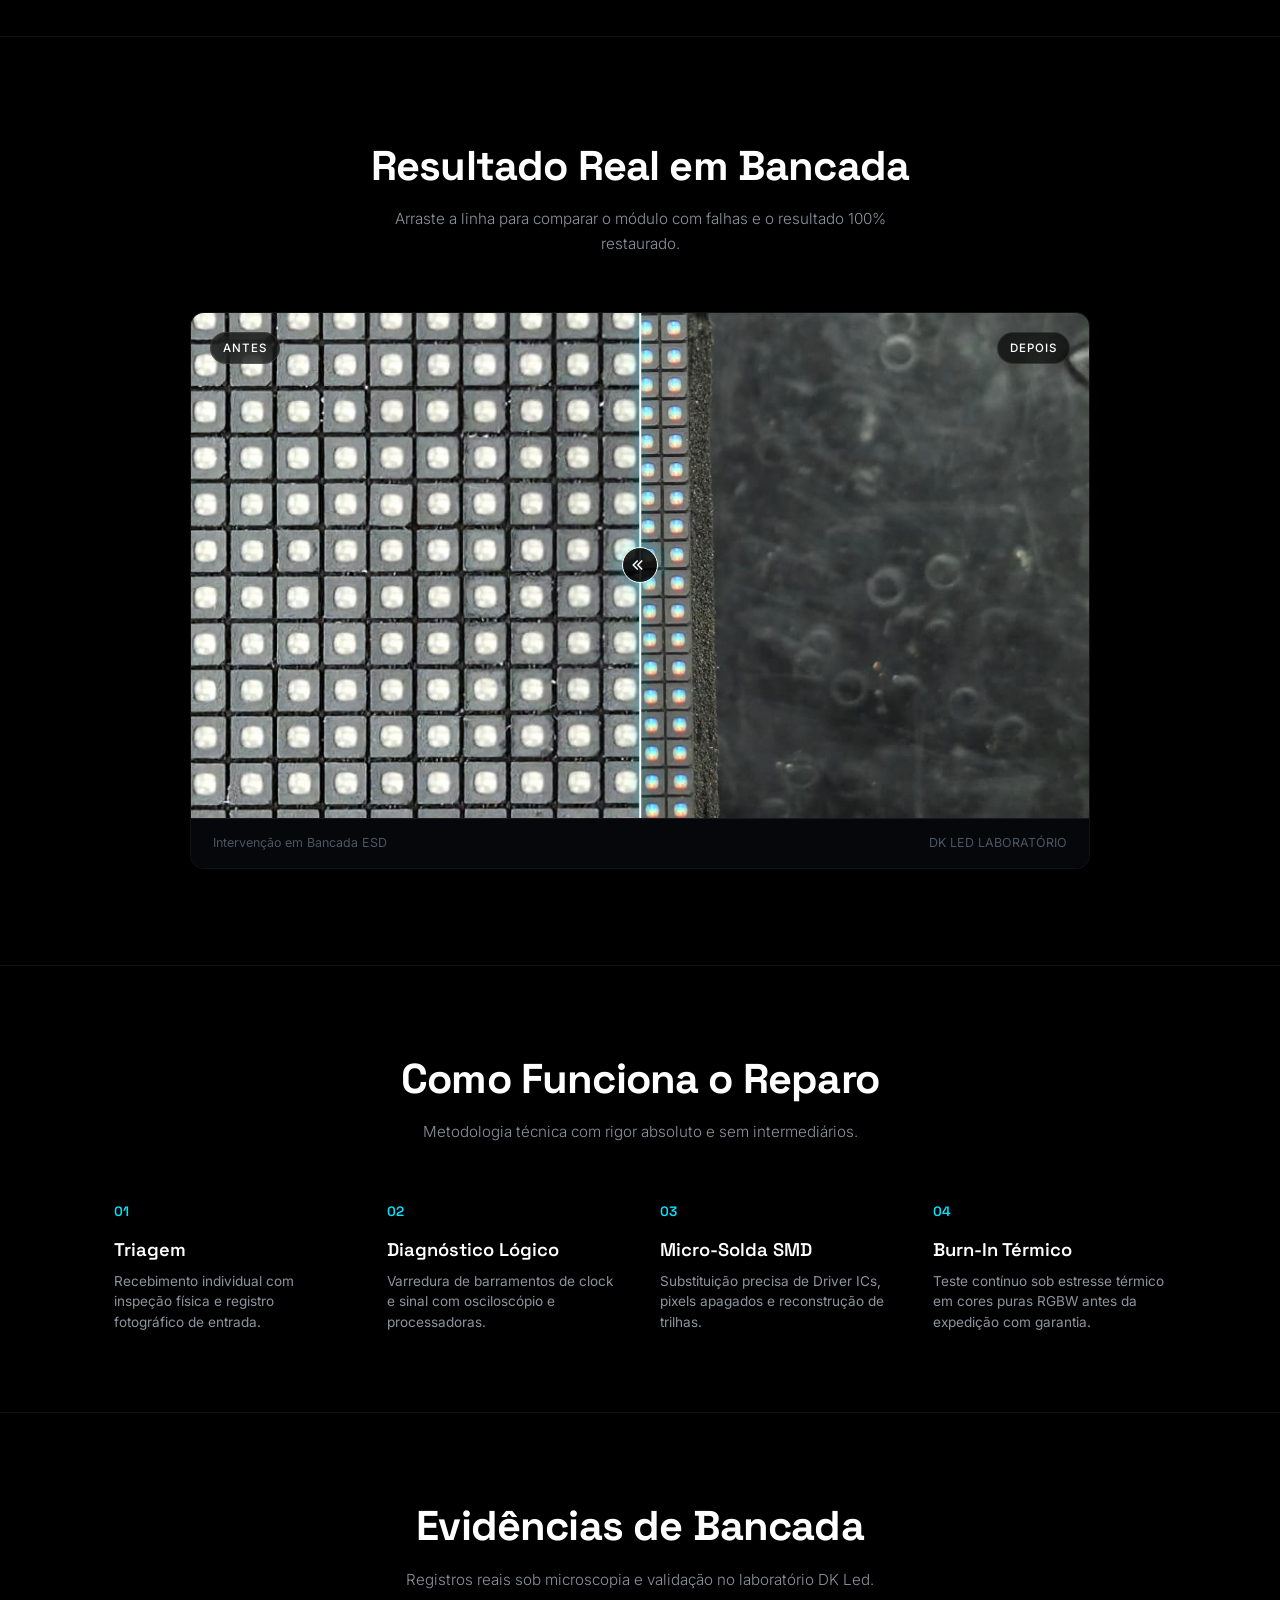
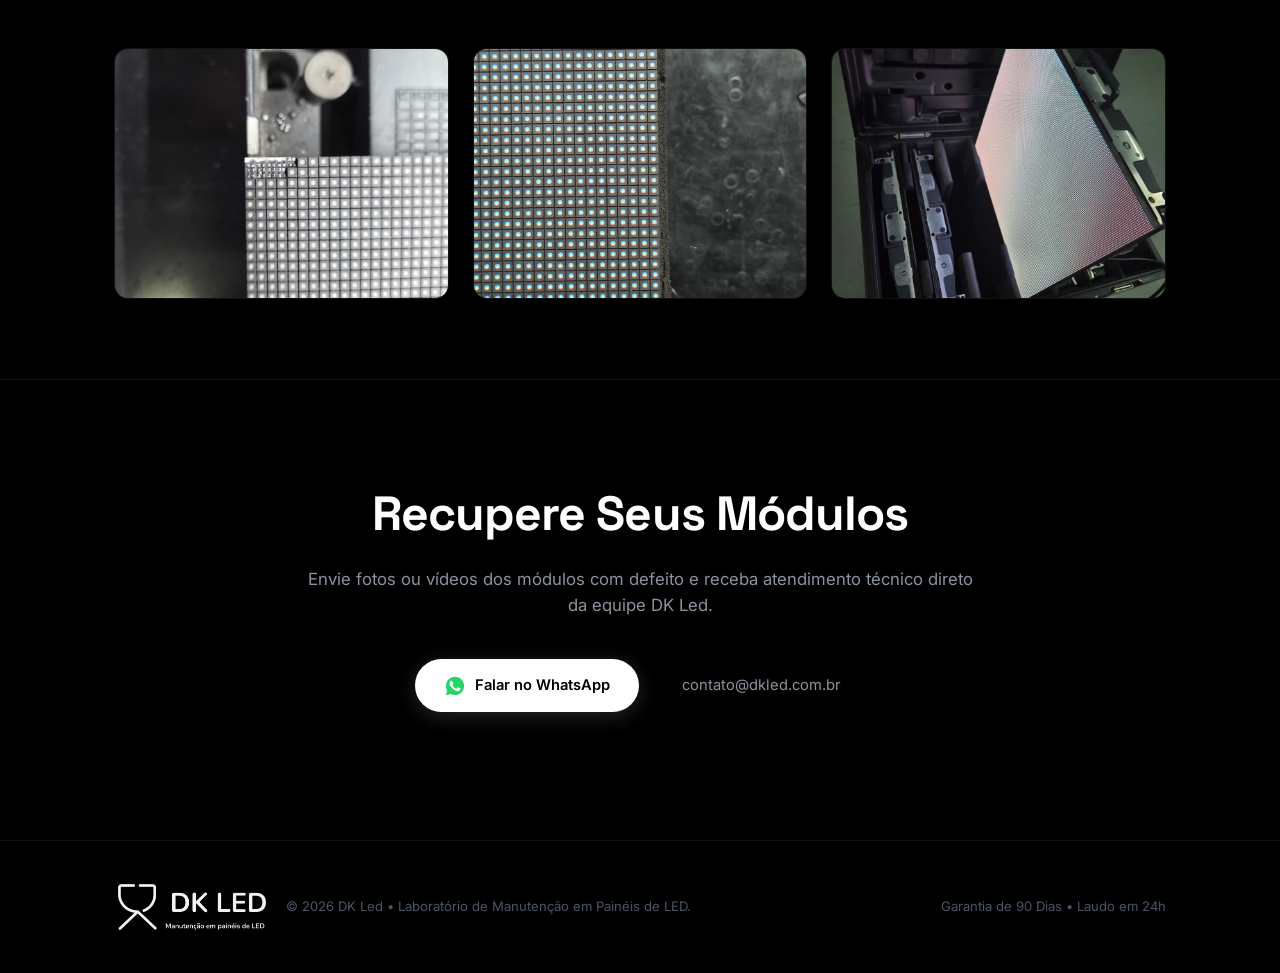
==== commit f66ff4ee: "att" ====
--- a/index.html
+++ b/index.html
@@ -4,785 +4,313 @@
 <head>
   <meta charset="UTF-8">
   <meta name="viewport" content="width=device-width, initial-scale=1.0">
-  <title>DK Led | Laboratório de Manutenção em Painéis de LED</title>
+  <title>DK Led | Laboratório de Precisão em Painéis de LED</title>
 
   <!-- SEO & Meta Tags -->
   <meta name="description"
-    content="Laboratório especializado em manutenção de painéis de LED Indoor e Outdoor (P1.8, P2.6, P2.9, P3.9). Micro-solda SMD, troca de pixels e reparo de fontes com garantia.">
+    content="Laboratório especializado em manutenção cirúrgica de painéis de LED Indoor e Outdoor. Micro-solda SMD, diagnóstico lógico e garantia de 90 dias.">
   <meta name="keywords"
-    content="manutenção painel de led, conserto painel de led, reparo módulo led, troca smd led, time de tecnicos dk led, equipe tecnica painel led, reparo p2.9, reparo p3.9, led apagado">
+    content="manutenção painel de led, reparo módulo led, conserto painel led, micro-solda smd, dk led">
   <meta name="author" content="DK Led">
-  <meta property="og:title" content="DK Led | Manutenção em Painéis de LED">
+  <meta property="og:title" content="DK Led | Precisão em Painéis de LED">
   <meta property="og:description"
-    content="Laboratório especializado em diagnóstico e recuperação de módulos de LED Indoor e Outdoor.">
-  <meta property="og:image" content="assets/img/hero-painel-led.jpg">
+    content="Estrutura técnica especializada em micro-eletrônica e recuperação de módulos de LED.">
+  <meta property="og:image" content="assets/img/logo-dkled-completa.png">
   <meta property="og:type" content="website">
 
-  <!-- Favicon real DK Led -->
+  <!-- Favicon Real DK Led -->
   <link rel="icon" type="image/png" href="assets/img/logo-dk-simbolo.jpg">
 
-  <!-- Stylesheet -->
-  <link rel="stylesheet" href="css/style.css">
+  <!-- Folha de Estilos Ultra-Minimalista -->
+  <link rel="stylesheet" href="css/futurista.css?v=2">
 </head>
 
 <body>
 
-  <!-- Pixel Grid Subtle Texture -->
-  <div class="pixel-grid-bg"></div>
-
-
-  <!-- Navigation Bar -->
-  <header class="site-header">
-    <div class="container">
-      <nav class="navbar">
-        <a href="#inicio" class="brand-logo" aria-label="DK Led Página Inicial">
-          <div class="brand-icon">
-            DK
-          </div>
-          <div class="brand-text">
-            <span>DK</span> LED
-          </div>
-        </a>
-
-        <ul class="nav-menu" id="navMenu">
-          <li><a href="#inicio" class="nav-link active">Início</a></li>
-          <li><a href="#equipe-manutencao" class="nav-link">Equipe de Manutenção</a></li>
-          <li><a href="#antes-depois" class="nav-link">Antes &amp; Depois</a></li>
-          <li><a href="#processo" class="nav-link">Passo a Passo</a></li>
-          <li><a href="#servicos" class="nav-link">Serviços</a></li>
-          <li><a href="#faq" class="nav-link">Dúvidas</a></li>
-          <li><a href="#contato" class="nav-link">Contato</a></li>
-        </ul>
-
-        <a href="#contato" class="btn btn-primary btn-sm">
-          <svg width="15" height="15" viewBox="0 0 24 24" fill="none" stroke="currentColor" stroke-width="2.2">
-            <polygon points="13 2 3 14 12 14 11 22 21 10 12 10 13 2"></polygon>
-          </svg>
-          <span>Falar Conosco</span>
-        </a>
-
-        <button class="menu-toggle" id="menuToggle" aria-label="Abrir menu" aria-expanded="false">
-          <svg width="24" height="24" viewBox="0 0 24 24" fill="none" stroke="currentColor" stroke-width="2">
-            <line x1="3" y1="12" x2="21" y2="12"></line>
-            <line x1="3" y1="6" x2="21" y2="6"></line>
-            <line x1="3" y1="18" x2="21" y2="18"></line>
-          </svg>
-        </button>
-      </nav>
-    </div>
-  </header>
-
-  <!-- Clean Hero Section -->
-  <section class="hero-clean" id="inicio">
-    <div class="container">
-      <div class="hero-grid-clean">
-        <div class="hero-clean-content">
-          <div class="hero-tag">
-            <svg width="12" height="12" viewBox="0 0 24 24" fill="none" stroke="currentColor" stroke-width="2.5">
-              <circle cx="12" cy="12" r="10"></circle>
-              <polyline points="12 6 12 12 16 14"></polyline>
+  <!-- Brilho Ambiente Suave de Fundo -->
+  <div class="ambient-glow" aria-hidden="true"></div>
+
+  <div class="main-content">
+
+    <!-- Navegação Ultra-Minimalista -->
+    <header class="minimal-nav">
+      <div class="container">
+        <div class="nav-flex">
+          <a href="#inicio" class="nav-brand" aria-label="DK Led Início">
+            <img src="assets/img/logo-dkled-oficial-cropped.png?v=2" alt="DK Led - Manutenção em painéis de LED" class="nav-logo-img">
+          </a>
+
+          <nav>
+            <ul class="nav-menu-links">
+              <li><a href="#inicio">Início</a></li>
+              <li><a href="#metricas">Métricas</a></li>
+              <li><a href="#comparativo">Antes &amp; Depois</a></li>
+              <li><a href="#processo">Processo</a></li>
+              <li><a href="#provas">Laboratório</a></li>
+              <li><a href="#contato">Contato</a></li>
+            </ul>
+          </nav>
+
+          <a href="https://wa.me/5511999999999" target="_blank" rel="noopener noreferrer" class="btn-nav-cta" id="topNavWhatsApp">
+            <svg width="18" height="18" viewBox="0 0 24 24" fill="none" class="whatsapp-icon" aria-hidden="true">
+              <path d="M12.04 2C6.58 2 2.13 6.45 2.13 11.91C2.13 13.66 2.59 15.36 3.45 16.86L2.05 22L7.3 20.62C8.75 21.41 10.38 21.83 12.04 21.83C17.5 21.83 21.95 17.38 21.95 11.92C21.95 9.27 20.92 6.78 19.05 4.91C17.18 3.03 14.69 2 12.04 2Z" fill="#25D366"/>
+              <path d="M17.47 14.38C17.17 14.23 15.71 13.51 15.44 13.41C15.17 13.31 14.97 13.26 14.77 13.56C14.57 13.86 14 14.53 13.83 14.73C13.66 14.93 13.48 14.95 13.18 14.8C12.89 14.65 11.93 14.34 10.79 13.33C9.91 12.54 9.31 11.57 9.14 11.27C8.97 10.97 9.12 10.81 9.27 10.66C9.4 10.53 9.57 10.32 9.71 10.14C9.86 9.97 9.91 9.85 10.01 9.65C10.11 9.45 10.06 9.28 9.98 9.13C9.91 8.98 9.31 7.52 9.07 6.92C8.82 6.34 8.58 6.42 8.4 6.41C8.23 6.4 8.03 6.4 7.83 6.4C7.63 6.4 7.31 6.47 7.04 6.77C6.77 7.07 6 7.79 6 9.25C6 10.71 7.06 12.12 7.21 12.32C7.36 12.52 9.31 15.52 12.29 16.81C13 17.12 13.55 17.3 13.98 17.44C14.7 17.67 15.34 17.63 15.86 17.56C16.43 17.47 17.62 16.84 17.86 16.14C18.11 15.45 18.11 14.85 18.04 14.73C17.96 14.61 17.77 14.53 17.47 14.38Z" fill="#FFFFFF"/>
             </svg>
-            <span>Laboratório Especializado em Painéis de LED</span>
-          </div>
-
-          <h1 class="hero-clean-title">
-            Manutenção de Alta Precisão para <span>Painéis de LED</span>
-          </h1>
-
-          <p class="hero-clean-subtitle">
-            Recuperação cirúrgica de módulos e fontes com micro-solda SMD, diagnóstico de precisão em bancada e teste
-            rigoroso de estresse para modelos Indoor e Outdoor.
+            <span>WhatsApp</span>
+          </a>
+        </div>
+      </div>
+    </header>
+
+    <!-- Hero Minimalista Monolítico -->
+    <section class="hero-minimal" id="inicio">
+      <div class="container">
+        <h1 class="hero-main-title">
+          Engenharia &amp; Precisão<br>
+          <span class="gradient-text">em Painéis de LED.</span>
+        </h1>
+
+        <p class="hero-clean-lead">
+          Recuperação cirúrgica com micro-solda SMD, laudo técnico em até 24h e teste de estresse térmico para módulos Indoor e Outdoor.
+        </p>
+
+        <div class="hero-cta-buttons">
+          <a href="https://wa.me/5511999999999" target="_blank" rel="noopener noreferrer" class="btn-primary-glow" id="heroBtnWhatsApp">
+            <svg width="20" height="20" viewBox="0 0 24 24" fill="none" class="whatsapp-icon" aria-hidden="true">
+              <path d="M12.04 2C6.58 2 2.13 6.45 2.13 11.91C2.13 13.66 2.59 15.36 3.45 16.86L2.05 22L7.3 20.62C8.75 21.41 10.38 21.83 12.04 21.83C17.5 21.83 21.95 17.38 21.95 11.92C21.95 9.27 20.92 6.78 19.05 4.91C17.18 3.03 14.69 2 12.04 2Z" fill="#25D366"/>
+              <path d="M17.47 14.38C17.17 14.23 15.71 13.51 15.44 13.41C15.17 13.31 14.97 13.26 14.77 13.56C14.57 13.86 14 14.53 13.83 14.73C13.66 14.93 13.48 14.95 13.18 14.8C12.89 14.65 11.93 14.34 10.79 13.33C9.91 12.54 9.31 11.57 9.14 11.27C8.97 10.97 9.12 10.81 9.27 10.66C9.4 10.53 9.57 10.32 9.71 10.14C9.86 9.97 9.91 9.85 10.01 9.65C10.11 9.45 10.06 9.28 9.98 9.13C9.91 8.98 9.31 7.52 9.07 6.92C8.82 6.34 8.58 6.42 8.4 6.41C8.23 6.4 8.03 6.4 7.83 6.4C7.63 6.4 7.31 6.47 7.04 6.77C6.77 7.07 6 7.79 6 9.25C6 10.71 7.06 12.12 7.21 12.32C7.36 12.52 9.31 15.52 12.29 16.81C13 17.12 13.55 17.3 13.98 17.44C14.7 17.67 15.34 17.63 15.86 17.56C16.43 17.47 17.62 16.84 17.86 16.14C18.11 15.45 18.11 14.85 18.04 14.73C17.96 14.61 17.77 14.53 17.47 14.38Z" fill="#FFFFFF"/>
+            </svg>
+            <span>Falar com o Laboratório</span>
+          </a>
+
+          <a href="#comparativo" class="btn-secondary-link" id="heroBtnComparativo">
+            <span>Ver Antes &amp; Depois</span>
+            <svg width="16" height="16" viewBox="0 0 24 24" fill="none" stroke="currentColor" stroke-width="2">
+              <polyline points="9 18 15 12 9 6"></polyline>
+            </svg>
+          </a>
+        </div>
+
+        <!-- Showcase Monolítico Sem Moldura (Fugindo do Padrão) -->
+        <div class="hero-monolith-stage">
+          <div class="hero-stage-card" id="heroDeckCard">
+            <div class="stage-viewport">
+              <img src="assets/img/hero-bancada-laboratorio.jpg" alt="Bancada de Manutenção DK Led"
+                class="stage-image-layer active" id="layerBench">
+
+              <img src="assets/img/processo-modulo-maleta-branco.jpg" alt="Teste de Módulo em Maleta DK Led"
+                class="stage-image-layer" id="layerModule">
+            </div>
+          </div>
+
+          <!-- Base de Luz Ambiente Difusa (Projeção Luminosa do Painel) -->
+          <div class="stage-ambient-pedestal" aria-hidden="true"></div>
+
+          <!-- Seletor Minimalista de Vistas -->
+          <div class="stage-controls-dock">
+            <button type="button" class="stage-tab-btn active" data-target-layer="layerBench" id="btnDeckBench">
+              <span class="tab-indicator-dot"></span>
+              <span>Bancada de Manutenção</span>
+            </button>
+            <button type="button" class="stage-tab-btn" data-target-layer="layerModule" id="btnDeckModule">
+              <span class="tab-indicator-dot"></span>
+              <span>Teste de Módulo</span>
+            </button>
+          </div>
+        </div>
+      </div>
+    </section>
+
+    <!-- Métricas Flutuantes em 1 Linha Pura -->
+    <section class="metrics-strip" id="metricas">
+      <div class="container">
+        <div class="metrics-horizontal-grid">
+          <div>
+            <div class="metric-item-num">
+              <span class="cyan-sign">+</span><span data-target-metric="20000">0</span>
+            </div>
+            <div class="metric-item-label">Módulos Recuperados</div>
+          </div>
+
+          <div>
+            <div class="metric-item-num">
+              <span data-target-metric="24">0</span><span class="cyan-sign">h</span>
+            </div>
+            <div class="metric-item-label">Laudo Técnico Inicial</div>
+          </div>
+
+          <div>
+            <div class="metric-item-num">
+              <span data-target-metric="99.4">0</span><span class="cyan-sign">%</span>
+            </div>
+            <div class="metric-item-label">Taxa de Sucesso</div>
+          </div>
+
+          <div>
+            <div class="metric-item-num">
+              <span data-target-metric="90">0</span><span class="cyan-sign" style="font-size: 0.6em;"> Dias</span>
+            </div>
+            <div class="metric-item-label">Garantia Certificada</div>
+          </div>
+        </div>
+      </div>
+    </section>
+
+    <!-- Comparativo Antes & Depois Minimalista -->
+    <section class="scanner-minimal-section" id="comparativo">
+      <div class="container">
+        <div class="section-head-clean">
+          <h2 class="section-head-title">Resultado Real em Bancada</h2>
+          <p class="section-head-sub">
+            Arraste a linha para comparar o módulo com falhas e o resultado 100% restaurado.
           </p>
-
-          <div class="hero-clean-actions">
-            <a href="https://wa.me/5511999999999" target="_blank" rel="noopener noreferrer" class="btn btn-whatsapp">
-              <svg width="18" height="18" viewBox="0 0 24 24" fill="currentColor">
-                <path
-                  d="M12.031 6.172c-3.181 0-5.767 2.586-5.768 5.766-.001 1.298.38 2.27 1.019 3.287l-.582 2.128 2.182-.573c.978.58 1.911.928 3.145.929 3.178 0 5.767-2.587 5.768-5.766.001-3.187-2.575-5.77-5.764-5.771zm3.392 8.244c-.144.405-.837.774-1.17.824-.299.045-.677.063-1.092-.069-.252-.08-.575-.187-.988-.365-1.739-.751-2.874-2.502-2.961-2.617-.087-.116-.708-.94-.708-1.793s.448-1.273.607-1.446c.159-.173.346-.217.462-.217l.332.006c.106.005.249-.04.39.298.144.347.491 1.2.534 1.287.043.087.072.188.014.304-.058.116-.087.188-.173.289l-.26.304c-.087.086-.177.18-.076.354.101.174.449.741.964 1.201.662.591 1.221.774 1.394.86s.275.072.376-.043c.101-.116.433-.506.549-.68.116-.173.231-.145.39-.087s1.011.477 1.184.564.289.13.332.202c.045.072.045.419-.1.824z" />
+        </div>
+
+        <div class="scanner-frame-clean">
+          <div class="scanner-container" id="scannerContainer">
+            <!-- Imagem Depois -->
+            <img src="assets/img/slider-depois-pixels-rgb.jpg"
+              alt="Módulo de LED restaurado"
+              class="scanner-img scanner-img-after">
+
+            <!-- Imagem Antes -->
+            <img src="assets/img/slider-antes-pixels-defeito.jpg"
+              alt="Módulo de LED com defeito"
+              class="scanner-img scanner-img-before" id="scannerBeforeImg">
+
+            <!-- Linha e Ponto de Arraste -->
+            <div class="scanner-divider-line" id="scannerDividerLine"></div>
+            <div class="scanner-handle-circle" id="scannerHandleCircle">
+              <svg width="18" height="18" viewBox="0 0 24 24" fill="none" stroke="currentColor" stroke-width="2">
+                <polyline points="15 18 9 12 15 6"></polyline>
+                <polyline points="9 18 3 12 9 6"></polyline>
+              </svg>
+            </div>
+
+            <!-- Tags Limpas -->
+            <span class="scanner-tag-clean tag-left">ANTES</span>
+            <span class="scanner-tag-clean tag-right">DEPOIS</span>
+          </div>
+
+          <div class="scanner-footer-caption">
+            <span>Intervenção em Bancada ESD</span>
+            <span>DK LED LABORATÓRIO</span>
+          </div>
+        </div>
+      </div>
+    </section>
+
+    <!-- Processo Linear em 4 Passos -->
+    <section class="process-minimal-section" id="processo">
+      <div class="container">
+        <div class="section-head-clean">
+          <h2 class="section-head-title">Como Funciona o Reparo</h2>
+          <p class="section-head-sub">
+            Metodologia técnica com rigor absoluto e sem intermediários.
+          </p>
+        </div>
+
+        <div class="process-steps-flex">
+          <div class="step-minimal-item">
+            <div class="step-num-minimal">01</div>
+            <h3 class="step-title-minimal">Triagem</h3>
+            <p class="step-desc-minimal">Recebimento individual com inspeção física e registro fotográfico de entrada.</p>
+          </div>
+
+          <div class="step-minimal-item">
+            <div class="step-num-minimal">02</div>
+            <h3 class="step-title-minimal">Diagnóstico Lógico</h3>
+            <p class="step-desc-minimal">Varredura de barramentos de clock e sinal com osciloscópio e processadoras.</p>
+          </div>
+
+          <div class="step-minimal-item">
+            <div class="step-num-minimal">03</div>
+            <h3 class="step-title-minimal">Micro-Solda SMD</h3>
+            <p class="step-desc-minimal">Substituição precisa de Driver ICs, pixels apagados e reconstrução de trilhas.</p>
+          </div>
+
+          <div class="step-minimal-item">
+            <div class="step-num-minimal">04</div>
+            <h3 class="step-title-minimal">Burn-In Térmico</h3>
+            <p class="step-desc-minimal">Teste contínuo sob estresse térmico em cores puras RGBW antes da expedição com garantia.</p>
+          </div>
+        </div>
+      </div>
+    </section>
+
+    <!-- Galeria de Provas Reais (3 Imagens Grandes e Claras) -->
+    <section class="proofs-minimal-section" id="provas">
+      <div class="container">
+        <div class="section-head-clean">
+          <h2 class="section-head-title">Evidências de Bancada</h2>
+          <p class="section-head-sub">
+            Registros reais sob microscopia e validação no laboratório DK Led.
+          </p>
+        </div>
+
+        <div class="proofs-three-grid">
+          <div class="proof-img-card">
+            <img src="assets/img/antes-chip-queimado-close.jpg" alt="Queimadura em chip de LED">
+            <div class="proof-card-caption">Queima térmica em Driver IC</div>
+          </div>
+
+          <div class="proof-img-card">
+            <img src="assets/img/depois-pixels-rgb-close.jpg" alt="Pixels RGB uniformes restaurados">
+            <div class="proof-card-caption">Pixels RGB 100% restaurados</div>
+          </div>
+
+          <div class="proof-img-card">
+            <img src="assets/img/processo-teste-estresse-maleta.jpg" alt="Teste de estresse em maleta">
+            <div class="proof-card-caption">Teste de estresse térmico contínuo</div>
+          </div>
+        </div>
+      </div>
+    </section>
+
+    <!-- Contato & Conversão Direta Minimalista -->
+    <section class="cta-minimal-section" id="contato">
+      <div class="container">
+        <div class="cta-box-clean">
+          <h2 class="cta-title-clean">Recupere Seus Módulos</h2>
+          <p class="cta-desc-clean">
+            Envie fotos ou vídeos dos módulos com defeito e receba atendimento técnico direto da equipe DK Led.
+          </p>
+
+          <div class="cta-buttons-clean">
+            <a href="https://wa.me/5511999999999" target="_blank" rel="noopener noreferrer" class="btn-primary-glow" id="ctaBtnWhatsApp">
+              <svg width="22" height="22" viewBox="0 0 24 24" fill="none" class="whatsapp-icon" aria-hidden="true">
+                <path d="M12.04 2C6.58 2 2.13 6.45 2.13 11.91C2.13 13.66 2.59 15.36 3.45 16.86L2.05 22L7.3 20.62C8.75 21.41 10.38 21.83 12.04 21.83C17.5 21.83 21.95 17.38 21.95 11.92C21.95 9.27 20.92 6.78 19.05 4.91C17.18 3.03 14.69 2 12.04 2Z" fill="#25D366"/>
+                <path d="M17.47 14.38C17.17 14.23 15.71 13.51 15.44 13.41C15.17 13.31 14.97 13.26 14.77 13.56C14.57 13.86 14 14.53 13.83 14.73C13.66 14.93 13.48 14.95 13.18 14.8C12.89 14.65 11.93 14.34 10.79 13.33C9.91 12.54 9.31 11.57 9.14 11.27C8.97 10.97 9.12 10.81 9.27 10.66C9.4 10.53 9.57 10.32 9.71 10.14C9.86 9.97 9.91 9.85 10.01 9.65C10.11 9.45 10.06 9.28 9.98 9.13C9.91 8.98 9.31 7.52 9.07 6.92C8.82 6.34 8.58 6.42 8.4 6.41C8.23 6.4 8.03 6.4 7.83 6.4C7.63 6.4 7.31 6.47 7.04 6.77C6.77 7.07 6 7.79 6 9.25C6 10.71 7.06 12.12 7.21 12.32C7.36 12.52 9.31 15.52 12.29 16.81C13 17.12 13.55 17.3 13.98 17.44C14.7 17.67 15.34 17.63 15.86 17.56C16.43 17.47 17.62 16.84 17.86 16.14C18.11 15.45 18.11 14.85 18.04 14.73C17.96 14.61 17.77 14.53 17.47 14.38Z" fill="#FFFFFF"/>
               </svg>
               <span>Falar no WhatsApp</span>
             </a>
-            <a href="#antes-depois" class="btn btn-secondary">
-              <span>Ver Antes &amp; Depois</span>
+
+            <a href="mailto:contato@dkled.com.br" class="btn-secondary-link" id="ctaBtnEmail">
+              <span>contato@dkled.com.br</span>
             </a>
           </div>
-
-          <div class="hero-badges-row">
-            <div class="hero-badge-item">
-              <svg width="16" height="16" viewBox="0 0 24 24" fill="none" stroke="currentColor" stroke-width="2.5">
-                <polyline points="20 6 9 17 4 12"></polyline>
-              </svg>
-              <span>+20.000 Módulos Recuperados</span>
-            </div>
-            <div class="hero-badge-item">
-              <svg width="16" height="16" viewBox="0 0 24 24" fill="none" stroke="currentColor" stroke-width="2.5">
-                <polyline points="20 6 9 17 4 12"></polyline>
-              </svg>
-              <span>Laudo em até 24h</span>
-            </div>
-            <div class="hero-badge-item">
-              <svg width="16" height="16" viewBox="0 0 24 24" fill="none" stroke="currentColor" stroke-width="2.5">
-                <polyline points="20 6 9 17 4 12"></polyline>
-              </svg>
-              <span>Garantia de 90 Dias</span>
-            </div>
-          </div>
-        </div>
-
-        <div class="hero-clean-media">
-          <div class="hero-image-box">
-            <img src="assets/img/hero-bancada-laboratorio.jpg"
-              alt="Bancada ESD do laboratório DK Led com módulo de LED em teste">
-            <div class="hero-image-caption">
-              <div>
-                <strong style="color: #fff; font-size: 0.9rem;">Bancada ESD &bull; DK Led</strong>
-                <p style="color: var(--text-muted); font-size: 0.75rem;">Calibração e teste térmico contínuo</p>
-              </div>
-              <span style="color: var(--cyan-primary); font-size: 0.75rem; font-weight: 700;">TESTADO 100%</span>
-            </div>
-          </div>
-        </div>
-      </div>
-    </div>
-  </section>
-
-  <!-- Metrics Section (+20.000 módulos, foco em laboratório) -->
-  <section class="metrics-section">
-    <div class="container">
-      <div class="metrics-grid">
-        <div class="metric-card">
-          <div class="metric-number" data-counter-target="20000" data-counter-prefix="+">0</div>
-          <div class="metric-label">Módulos Recuperados</div>
-          <div class="metric-sublabel">Placas restauradas em bancada</div>
-        </div>
-
-        <div class="metric-card">
-          <div class="metric-number" data-counter-target="99.4" data-counter-suffix="%">0</div>
-          <div class="metric-label">Taxa de Sucesso</div>
-          <div class="metric-sublabel">Diagnóstico assertivo de componentes</div>
-        </div>
-
-        <div class="metric-card">
-          <div class="metric-number" data-counter-target="24" data-counter-suffix="h">0</div>
-          <div class="metric-label">Diagnóstico Ágil</div>
-          <div class="metric-sublabel">Retorno rápido do laudo técnico</div>
-        </div>
-
-        <div class="metric-card">
-          <div class="metric-number" data-counter-target="100" data-counter-suffix="%">0</div>
-          <div class="metric-label">Testados sob Estresse</div>
-          <div class="metric-sublabel">Burn-in térmico antes da entrega</div>
-        </div>
-      </div>
-    </div>
-  </section>
-
-  <!-- Maintenance Team & Lab Section (Equipe de Manutenção em Bancada) -->
-  <section class="team-section" id="equipe-manutencao">
-    <div class="container">
-      <div class="section-header">
-        <div class="section-tag">
-          <svg width="14" height="14" viewBox="0 0 24 24" fill="none" stroke="currentColor" stroke-width="2.5">
-            <polygon points="13 2 3 14 12 14 11 22 21 10 12 10 13 2"></polygon>
-          </svg>
-          <span>Corpo Técnico &amp; Laboratório ESD</span>
-        </div>
-        <h2 class="section-title">Equipe Técnica de Manutenção em Bancada</h2>
-        <p class="section-description">
-          Estrutura técnica focada exclusivamente em micro-eletrônica SMD, diagnóstico lógico profundo e recuperação cirúrgica de painéis de LED Indoor e Outdoor.
-        </p>
-      </div>
-
-      <!-- Dashboard Central do Laboratório (100% Código, Sem Imagem) -->
-      <div class="lab-dashboard-card">
-        <div class="lab-dashboard-main">
-          <div class="lab-live-badge">
-            <span class="pulse-indicator"></span>
-            <span>Bancadas ESD em Operação Contínua</span>
-          </div>
-          <h3 class="lab-dashboard-title">Infraestrutura Própria de Bancada &amp; Precisão Eletrônica</h3>
-          <p class="lab-dashboard-desc">
-            Todos os reparos são realizados internamente pela nossa equipe técnica em ambiente com proteção antiestática rigorosa. Não terceirizamos etapas: cada módulo passa por inspeção micrométrica sob microscópio óptico, intervenção térmica controlada e laudo individual de desempenho.
-          </p>
-
-          <div class="lab-dashboard-metrics">
-            <div class="lab-metric-item">
-              <span class="lab-metric-value">+20.000</span>
-              <span class="lab-metric-label">Módulos Reparados</span>
-            </div>
-            <div class="lab-metric-sep"></div>
-            <div class="lab-metric-item">
-              <span class="lab-metric-value">24h</span>
-              <span class="lab-metric-label">Laudo Técnico Inicial</span>
-            </div>
-            <div class="lab-metric-sep"></div>
-            <div class="lab-metric-item">
-              <span class="lab-metric-value">90 Dias</span>
-              <span class="lab-metric-label">Garantia em Serviços</span>
-            </div>
-          </div>
-        </div>
-
-        <div class="lab-protocols-grid">
-          <div class="protocol-card">
-            <div class="protocol-icon">
-              <svg width="20" height="20" viewBox="0 0 24 24" fill="none" stroke="currentColor" stroke-width="2.2">
-                <path d="M12 22s8-4 8-10V5l-8-3-8 3v7c0 6 8 10 8 10z"></path>
-              </svg>
-            </div>
-            <div>
-              <h4 class="protocol-title">Proteção Antiestática ESD</h4>
-              <p class="protocol-desc">Mantas dissipativas, aterramento e pulseiras para preservar os componentes mais sensíveis contra descargas.</p>
-            </div>
-          </div>
-
-          <div class="protocol-card">
-            <div class="protocol-icon">
-              <svg width="20" height="20" viewBox="0 0 24 24" fill="none" stroke="currentColor" stroke-width="2.2">
-                <circle cx="11" cy="11" r="8"></circle>
-                <line x1="21" y1="21" x2="16.65" y2="16.65"></line>
-                <line x1="11" y1="8" x2="11" y2="14"></line>
-                <line x1="8" y1="11" x2="14" y2="11"></line>
-              </svg>
-            </div>
-            <div>
-              <h4 class="protocol-title">Microscopia Óptica HD</h4>
-              <p class="protocol-desc">Inspeção microscópica para visualização de microfissuras em ilhas de solda, esferas de BGA e terminais SMD.</p>
-            </div>
-          </div>
-
-          <div class="protocol-card">
-            <div class="protocol-icon">
-              <svg width="20" height="20" viewBox="0 0 24 24" fill="none" stroke="currentColor" stroke-width="2.2">
-                <path d="M14 2H6a2 2 0 0 0-2 2v16a2 2 0 0 0 2 2h12a2 2 0 0 0 2-2V8z"></path>
-                <polyline points="14 2 14 8 20 8"></polyline>
-                <line x1="16" y1="13" x2="8" y2="13"></line>
-                <line x1="16" y1="17" x2="8" y2="17"></line>
-                <polyline points="10 9 9 9 8 9"></polyline>
-              </svg>
-            </div>
-            <div>
-              <h4 class="protocol-title">Laudo Técnico Serializado</h4>
-              <p class="protocol-desc">Rastreabilidade completa de cada módulo recebido com registro fotográfico e diagnóstico detalhado de entrada.</p>
-            </div>
-          </div>
-
-          <div class="protocol-card">
-            <div class="protocol-icon">
-              <svg width="20" height="20" viewBox="0 0 24 24" fill="none" stroke="currentColor" stroke-width="2.2">
-                <polyline points="22 12 18 12 15 21 9 3 6 12 2 12"></polyline>
-              </svg>
-            </div>
-            <div>
-              <h4 class="protocol-title">Calibração &amp; Osciloscópio</h4>
-              <p class="protocol-desc">Aferição de integridade dos barramentos de clock, latch e sinais RGB antes e depois de cada intervenção.</p>
-            </div>
-          </div>
-        </div>
-      </div>
-
-      <!-- 4 Especialidades Técnicas da Equipe de Manutenção -->
-      <div class="team-divisions-grid">
-        <div class="division-card">
-          <div class="division-badge">Divisão 01</div>
-          <div class="division-icon">
-            <svg width="24" height="24" viewBox="0 0 24 24" fill="none" stroke="currentColor" stroke-width="2.2">
-              <rect x="4" y="4" width="16" height="16" rx="2" ry="2"></rect>
-              <rect x="9" y="9" width="6" height="6"></rect>
-              <line x1="9" y1="1" x2="9" y2="4"></line>
-              <line x1="15" y1="1" x2="15" y2="4"></line>
-              <line x1="9" y1="20" x2="9" y2="23"></line>
-              <line x1="15" y1="20" x2="15" y2="23"></line>
-              <line x1="20" y1="9" x2="23" y2="9"></line>
-              <line x1="20" y1="14" x2="23" y2="14"></line>
-              <line x1="1" y1="9" x2="4" y2="9"></line>
-              <line x1="1" y1="14" x2="4" y2="14"></line>
-            </svg>
-          </div>
-          <h3 class="division-title">Micro-Solda SMD &amp; BGA</h3>
-          <p class="division-desc">
-            Substituição e alinhamento milimétrico de pixels RGB em curto ou apagados (1515, 2121), reconstrução de pads rompidos e troca cirúrgica de Driver ICs sem agredir as máscaras do gabinete.
-          </p>
-          <div class="division-tag-info">Especialistas em pitches finos: P1.8, P2.6, P2.9 e P3.9</div>
-        </div>
-
-        <div class="division-card">
-          <div class="division-badge">Divisão 02</div>
-          <div class="division-icon">
-            <svg width="24" height="24" viewBox="0 0 24 24" fill="none" stroke="currentColor" stroke-width="2.2">
-              <polyline points="22 12 18 12 15 21 9 3 6 12 2 12"></polyline>
-            </svg>
-          </div>
-          <h3 class="division-title">Diagnóstico Lógico &amp; Sinais</h3>
-          <p class="division-desc">
-            Varredura profunda das linhas de varredura com osciloscópios digitais e processadoras. Mapeamento de falhas de buffer, perda de sincronismo, linhas mortas, sombras e cintilações de imagem.
-          </p>
-          <div class="division-tag-info">Diagnóstico assertivo e emissão de laudo em até 24h</div>
-        </div>
-
-        <div class="division-card">
-          <div class="division-badge">Divisão 03</div>
-          <div class="division-icon">
-            <svg width="24" height="24" viewBox="0 0 24 24" fill="none" stroke="currentColor" stroke-width="2.2">
-              <polygon points="13 2 3 14 12 14 11 22 21 10 12 10 13 2"></polygon>
-            </svg>
-          </div>
-          <h3 class="division-title">Fontes Chaveadas &amp; Tensão 5V</h3>
-          <p class="division-desc">
-            Recuperação técnica de fontes 5V (200W a 400W), troca de capacitores eletrolíticos estufados, reguladores chaveados, supressores de surto e restauração de bornes e conectores de alta corrente.
-          </p>
-          <div class="division-tag-info">Estabilização de tensão contra queima e ruído</div>
-        </div>
-
-        <div class="division-card">
-          <div class="division-badge">Divisão 04</div>
-          <div class="division-icon">
-            <svg width="24" height="24" viewBox="0 0 24 24" fill="none" stroke="currentColor" stroke-width="2.2">
-              <path d="M22 11.08V12a10 10 0 1 1-5.93-9.14"></path>
-              <polyline points="22 4 12 14.01 9 11.01"></polyline>
-            </svg>
-          </div>
-          <h3 class="division-title">Qualidade &amp; Burn-In Térmico</h3>
-          <p class="division-desc">
-            Teste prolongado sob estresse térmico em maleta homologada com telas cheias nas cores Branco 100%, Vermelho, Verde e Azul. Calibração fina de uniformidade antes da expedição com garantia.
-          </p>
-          <div class="division-tag-info">100% das placas validadas com garantia de 90 dias</div>
-        </div>
-      </div>
-
-      <!-- Competências & Tecnologias Dominadas -->
-      <div class="team-competencies-box">
-        <div class="competencies-title">Capacitação Técnica &amp; Padrões Atendidos pelo Laboratório:</div>
-        <div class="competencies-tags">
-          <span class="comp-tag">P1.8 High-Res</span>
-          <span class="comp-tag">P2.6 Indoor</span>
-          <span class="comp-tag">P2.9 Rental</span>
-          <span class="comp-tag">P3.9 Outdoor</span>
-          <span class="comp-tag">P4.8 &amp; P5.0</span>
-          <span class="comp-tag">Micro-Solda SMD 1515/2121</span>
-          <span class="comp-tag">Osciloscópios Digitais</span>
-          <span class="comp-tag">Estações Térmicas ESD</span>
-          <span class="comp-tag">Processadoras NovaStar &amp; Colorlight</span>
-          <span class="comp-tag">Troca de CIs e Controladores</span>
-          <span class="comp-tag">Recuperação de Fontes 5V</span>
-          <span class="comp-tag">Calibração RGBW</span>
-        </div>
-      </div>
-    </div>
-  </section>
-
-  <!-- Interactive Before & After Section -->
-  <section class="comparison-section" id="antes-depois">
-    <div class="container">
-      <div class="section-header">
-        <div class="section-tag">Antes &amp; Depois</div>
-        <h2 class="section-title">Resultado Real em Laboratório</h2>
-        <p class="section-description">
-          Arraste a barra para comparar o estado do módulo antes do reparo e o resultado final restaurado.
-        </p>
-      </div>
-
-      <div class="comparison-card">
-        <!-- Slider Principal -->
-        <div class="comparison-slider-container" id="comparisonSlider" title="Arraste para comparar o Antes e Depois">
-          <!-- Imagem DEPOIS: base fixa, ocupa 100% do container -->
-          <img src="assets/img/slider-depois-pixels-rgb.jpg"
-            alt="Depois do reparo: pixels RGB todos acesos e uniformes"
-            class="comparison-base-after">
-
-          <!-- Imagem ANTES: mesmas dimensões da DEPOIS, clip-path corta no lado direito -->
-          <img src="assets/img/slider-antes-pixels-defeito.jpg"
-            alt="Antes do reparo: pixels apagados e chip com defeito visível"
-            class="comparison-img-antes" id="comparisonBeforeImg">
-
-          <!-- Badges fixos sobre o slider -->
-          <span class="badge-comparison badge-antes">ANTES</span>
-          <span class="badge-comparison badge-depois">DEPOIS</span>
-
-          <!-- Linha divisória vertical controlada pelo JS -->
-          <div class="comparison-divider" id="comparisonDivider"></div>
-
-          <!-- Handle de arrastar -->
-          <div class="comparison-handle" id="comparisonHandle">
-            <svg width="20" height="20" viewBox="0 0 24 24" fill="none" stroke="currentColor" stroke-width="2.5">
-              <polyline points="15 18 9 12 15 6"></polyline>
-              <polyline points="9 18 3 12 9 6"></polyline>
-            </svg>
-          </div>
-        </div>
-
-        <div class="comparison-model-footer">
-          Resultado real de reparo &bull; <span>DK Led Laboratório</span>
-        </div>
-      </div>
-
-      <!-- Galeria de fotos reais do laboratório -->
-      <div class="lab-gallery-grid">
-        <!-- ANTES: chip queimado -->
-        <div class="lab-gallery-item">
-          <div class="lab-gallery-badge badge-antes-sm">ANTES</div>
-          <img src="assets/img/antes-chip-queimado-close.jpg" alt="Close de chip queimado no módulo LED antes do reparo">
-          <div class="lab-gallery-caption">Chip queimado &mdash; área de queimadura térmica</div>
-        </div>
-
-        <!-- ANTES: pixels apagados -->
-        <div class="lab-gallery-item">
-          <div class="lab-gallery-badge badge-antes-sm">ANTES</div>
-          <img src="assets/img/antes-pixels-apagados-close.jpg" alt="Close dos pixels apagados e defeituosos no módulo LED">
-          <div class="lab-gallery-caption">Pixels SMD apagados &mdash; falha de varredura identificada</div>
-        </div>
-
-        <!-- DEPOIS: pixels RGB uniformes -->
-        <div class="lab-gallery-item">
-          <div class="lab-gallery-badge badge-depois-sm">DEPOIS</div>
-          <img src="assets/img/depois-pixels-rgb-close.jpg" alt="Close dos pixels RGB uniformes após o reparo">
-          <div class="lab-gallery-caption">Pixels RGB uniformes &mdash; reparo cirúrgico concluído</div>
-        </div>
-
-        <!-- DEPOIS: pixels azuis após reparo -->
-        <div class="lab-gallery-item">
-          <div class="lab-gallery-badge badge-depois-sm">DEPOIS</div>
-          <img src="assets/img/depois-pixels-azuis-uniforme.jpg" alt="Pixels azuis uniformes após reparo completo do módulo">
-          <div class="lab-gallery-caption">Teste de cor azul &mdash; 100% uniforme após reparo</div>
-        </div>
-
-        <!-- PROCESSO: Teste de estresse -->
-        <div class="lab-gallery-item lab-gallery-wide">
-          <div class="lab-gallery-badge badge-processo-sm">PROCESSO</div>
-          <img src="assets/img/processo-teste-estresse-maleta.jpg" alt="Módulo em teste de estresse na maleta antes da expedição">
-          <div class="lab-gallery-caption">Teste de estresse RGBW &mdash; validação térmica antes da expedição</div>
-        </div>
-      </div>
-    </div>
-  </section>
-
-  <!-- Process Section (Passo a Passo com texto fornecido pelo usuário) -->
-  <section class="process-section" id="processo">
-    <div class="container">
-      <div class="section-header">
-        <div class="section-tag">Processo</div>
-        <h2 class="section-title">Como Funciona Nosso Passo a Passo</h2>
-        <p class="section-description">
-          Rigor e transparência em todas as etapas da manutenção no laboratório DK Led.
-        </p>
-      </div>
-
-      <div class="process-steps-clean">
-        <div class="step-card-clean">
-          <span class="step-tag-num">PASSO 01</span>
-          <h3 class="step-title-clean">Triagem &amp; Registro</h3>
-          <p class="step-desc-clean">
-            Recebimento técnico e triagem individual com inspeção minuciosa de cada módulo. Realizamos o teste de gabinete placa por placa com registro fotográfico detalhado de entrada para mapear o estado físico e as falhas iniciais.
-          </p>
-        </div>
-
-        <div class="step-card-clean">
-          <span class="step-tag-num">PASSO 02</span>
-          <h3 class="step-title-clean">Diagnóstico em Bancada</h3>
-          <p class="step-desc-clean">
-            Conexão dos módulos à processadora de vídeo e fontes de laboratório para varredura completa de sinal. Identificamos os defeitos mais minuciosos: pixels frios, falhas de varredura, aquecimento de CIs e desvios de corrente.
-          </p>
-        </div>
-
-        <div class="step-card-clean">
-          <span class="step-tag-num">PASSO 03</span>
-          <h3 class="step-title-clean">Reparo Cirúrgico</h3>
-          <p class="step-desc-clean">
-            Intervenção cirúrgica nos módulos e fontes com defeito. Troca de micro-componentes SMD e pixels em curto, substituição de CIs de varredura, controladores de tensão e restauração de trilhas e conectores físicos.
-          </p>
-        </div>
-
-        <div class="step-card-clean">
-          <span class="step-tag-num">PASSO 04</span>
-          <h3 class="step-title-clean">Teste de Estresse (RGBW)</h3>
-          <p class="step-desc-clean">
-            Validação técnica com a placa ligada em estresse contínuo por tempo prolongado. Alternamos telas cheias nas cores puras (Vermelho, Verde e Azul) e Branco a 100% de brilho, garantindo que não haja reincidência de queima térmica.
-          </p>
-        </div>
-
-        <div class="step-card-clean">
-          <span class="step-tag-num">PASSO 05</span>
-          <h3 class="step-title-clean">Expedição &amp; Garantia</h3>
-          <p class="step-desc-clean">
-            Higienização antiestática e separação das placas 100% recuperadas em embalagens de proteção. Liberação com certificado de garantia de 90 dias para retirada direta pelo cliente ou envio logístico para a sua empresa ou galpão.
-          </p>
-        </div>
-      </div>
-    </div>
-  </section>
-
-  <!-- Services Section (Resumido e sem poluição) -->
-  <section class="services-section" id="servicos">
-    <div class="container">
-      <div class="section-header">
-        <div class="section-tag">Especialidades</div>
-        <h2 class="section-title">Nossos Serviços de Manutenção</h2>
-        <p class="section-description">
-          Serviços de bancada focados em confiabilidade e durabilidade para seus módulos de LED.
-        </p>
-      </div>
-
-      <div class="services-grid-clean">
-        <div class="service-card-clean">
-          <h3 class="service-title-clean">Troca e Ressolda de Micro-LEDs</h3>
-          <p class="service-desc-clean">
-            Substituição precisa de pixels apagados ou cores falhando sem queimar ou deformar a máscara do módulo.
-          </p>
-        </div>
-
-        <div class="service-card-clean">
-          <h3 class="service-title-clean">Reparo de CIs e Controladores</h3>
-          <p class="service-desc-clean">
-            Troca de Driver ICs, buffers e circuitos de varredura para eliminar linhas mortas, faixas e cintilações.
-          </p>
-        </div>
-
-        <div class="service-card-clean">
-          <h3 class="service-title-clean">Manutenção de Fontes Chaveadas</h3>
-          <p class="service-desc-clean">
-            Revisão e reparo de fontes 5V, troca de capacitores danificados e estabilização de tensão contra surtos.
-          </p>
-        </div>
-
-        <div class="service-card-clean">
-          <h3 class="service-title-clean">Restauração de Trilhas &amp; Conectores</h3>
-          <p class="service-desc-clean">
-            Recuperação de pads de solda descolados, vias rompidas e substituição de conectores de dados e energia.
-          </p>
-        </div>
-
-        <div class="service-card-clean">
-          <h3 class="service-title-clean">Calibração de Brilho e Cor</h3>
-          <p class="service-desc-clean">
-            Ajuste fino de balanço de branco e uniformidade cromática para eliminar disparidades entre módulos.
-          </p>
-        </div>
-
-        <div class="service-card-clean">
-          <h3 class="service-title-clean">Manutenção Preventiva</h3>
-          <p class="service-desc-clean">
-            Limpeza química ultrassônica, desoxidação e aplicação de resina protetora em placas Indoor e Outdoor.
-          </p>
-        </div>
-      </div>
-    </div>
-  </section>
-
-  <!-- Contact Section (Contato Direto por WhatsApp ou Email) -->
-  <section class="contact-hub-section" id="contato">
-    <div class="container">
-      <div class="section-header">
-        <div class="section-tag">Atendimento Direto</div>
-        <h2 class="section-title">Fale Conosco</h2>
-        <p class="section-description">
-          Entre em contato diretamente com a nossa equipe técnica por WhatsApp ou e-mail.
-        </p>
-      </div>
-
-      <div class="contact-cards-grid">
-        <!-- WhatsApp Card -->
-        <div class="contact-box">
-          <div class="contact-box-icon icon-wa">
-            <svg width="28" height="28" viewBox="0 0 24 24" fill="currentColor">
-              <path
-                d="M12.031 6.172c-3.181 0-5.767 2.586-5.768 5.766-.001 1.298.38 2.27 1.019 3.287l-.582 2.128 2.182-.573c.978.58 1.911.928 3.145.929 3.178 0 5.767-2.587 5.768-5.766.001-3.187-2.575-5.77-5.764-5.771zm3.392 8.244c-.144.405-.837.774-1.17.824-.299.045-.677.063-1.092-.069-.252-.08-.575-.187-.988-.365-1.739-.751-2.874-2.502-2.961-2.617-.087-.116-.708-.94-.708-1.793s.448-1.273.607-1.446c.159-.173.346-.217.462-.217l.332.006c.106.005.249-.04.39.298.144.347.491 1.2.534 1.287.043.087.072.188.014.304-.058.116-.087.188-.173.289l-.26.304c-.087.086-.177.18-.076.354.101.174.449.741.964 1.201.662.591 1.221.774 1.394.86s.275.072.376-.043c.101-.116.433-.506.549-.68.116-.173.231-.145.39-.087s1.011.477 1.184.564.289.13.332.202c.045.072.045.419-.1.824z" />
-            </svg>
-          </div>
-          <h3 class="contact-box-title">WhatsApp da Empresa</h3>
-          <p class="contact-box-desc">
-            Envie fotos ou vídeos dos módulos com defeito e receba atendimento rápido da equipe DK Led.
-          </p>
-          <a href="https://wa.me/5511999999999" target="_blank" rel="noopener noreferrer" class="btn btn-whatsapp"
-            style="width: 100%;">
-            <span>Iniciar Conversa no WhatsApp</span>
-          </a>
-        </div>
-
-        <!-- E-mail Card -->
-        <div class="contact-box">
-          <div class="contact-box-icon icon-mail">
-            <svg width="28" height="28" viewBox="0 0 24 24" fill="none" stroke="currentColor" stroke-width="2">
-              <path d="M4 4h16c1.1 0 2 .9 2 2v12c0 1.1-.9 2-2 2H4c-1.1 0-2-.9-2-2V6c0-1.1.9-2 2-2z"></path>
-              <polyline points="22,6 12,13 2,6"></polyline>
-            </svg>
-          </div>
-          <h3 class="contact-box-title">E-mail da Empresa</h3>
-          <p class="contact-box-desc">
-            Para solicitações formais, cotações em volume, notas fiscais e cadastro de fornecedor.
-          </p>
-          <a href="mailto:contato@dkled.com.br" class="btn btn-secondary" style="width: 100%;">
-            <span>contato@dkled.com.br</span>
-          </a>
-        </div>
-      </div>
-    </div>
-  </section>
-
-  <!-- FAQ Section -->
-  <section class="faq-section" id="faq">
-    <div class="container">
-      <div class="section-header">
-        <div class="section-tag">Dúvidas</div>
-        <h2 class="section-title">Perguntas Frequentes</h2>
-        <p class="section-description">
-          Informações sobre prazos, envio e garantia no laboratório DK Led.
-        </p>
-      </div>
-
-      <div class="faq-accordion">
-        <div class="faq-item active">
-          <button class="faq-question" aria-expanded="true">
-            <span>Vale mais a pena consertar ou comprar um módulo novo?</span>
-            <div class="faq-icon">
-              <svg width="15" height="15" viewBox="0 0 24 24" fill="none" stroke="currentColor" stroke-width="2.5">
-                <polyline points="6 9 12 15 18 9"></polyline>
-              </svg>
-            </div>
-          </button>
-          <div class="faq-answer">
-            <p>
-              O reparo em laboratório proporciona uma economia de até 75% em relação à compra de peças novas e preserva
-              a uniformidade de lote e cor do seu painel original.
-            </p>
-          </div>
-        </div>
-
-        <div class="faq-item">
-          <button class="faq-question" aria-expanded="false">
-            <span>Qual é o prazo médio para diagnóstico e manutenção?</span>
-            <div class="faq-icon">
-              <svg width="15" height="15" viewBox="0 0 24 24" fill="none" stroke="currentColor" stroke-width="2.5">
-                <polyline points="6 9 12 15 18 9"></polyline>
-              </svg>
-            </div>
-          </button>
-          <div class="faq-answer">
-            <p>
-              O laudo inicial de diagnóstico é emitido em até 24 horas úteis após a chegada dos módulos. O reparo é
-              realizado com agilidade e finalizado após o teste de estresse obrigatório.
-            </p>
-          </div>
-        </div>
-
-        <div class="faq-item">
-          <button class="faq-question" aria-expanded="false">
-            <span>Como funciona o teste de estresse antes da liberação das placas?</span>
-            <div class="faq-icon">
-              <svg width="15" height="15" viewBox="0 0 24 24" fill="none" stroke="currentColor" stroke-width="2.5">
-                <polyline points="6 9 12 15 18 9"></polyline>
-              </svg>
-            </div>
-          </button>
-          <div class="faq-answer">
-            <p>
-              Deixamos a placa ligada sob teste contínuo exibindo padrões de cores puras: tela branca a 100% de brilho,
-              vermelho, azul e verde. Esse procedimento valida a estabilidade térmica dos novos componentes e previne
-              qualquer reincidência.
-            </p>
-          </div>
-        </div>
-
-        <div class="faq-item">
-          <button class="faq-question" aria-expanded="false">
-            <span>Como enviar módulos de outras regiões ou cidades?</span>
-            <div class="faq-icon">
-              <svg width="15" height="15" viewBox="0 0 24 24" fill="none" stroke="currentColor" stroke-width="2.5">
-                <polyline points="6 9 12 15 18 9"></polyline>
-              </svg>
-            </div>
-          </button>
-          <div class="faq-answer">
-            <p>
-              Recebemos peças de todo o país devidamente protegidas em plástico bolha via transportadora ou Sedex. Na
-              chegada, realizamos a triagem com registro fotográfico placa por placa.
-            </p>
-          </div>
-        </div>
-
-        <div class="faq-item">
-          <button class="faq-question" aria-expanded="false">
-            <span>Qual é a garantia oferecida pela DK Led?</span>
-            <div class="faq-icon">
-              <svg width="15" height="15" viewBox="0 0 24 24" fill="none" stroke="currentColor" stroke-width="2.5">
-                <polyline points="6 9 12 15 18 9"></polyline>
-              </svg>
-            </div>
-          </button>
-          <div class="faq-answer">
-            <p>
-              Todos os módulos e fontes reparados saem do nosso laboratório com garantia técnica de 90 dias sobre os
-              serviços e componentes substituídos.
-            </p>
-          </div>
-        </div>
-      </div>
-    </div>
-  </section>
-
-  <!-- Clean Footer -->
-  <footer class="site-footer">
-    <div class="container">
-      <div class="footer-grid-clean">
-        <div class="footer-brand">
-          <a href="#inicio" class="footer-logo-link">
-            <img src="assets/img/logo-dkled-completa.png"
-              alt="DK Led - Manutenção em Painéis de LED"
-              class="footer-logo-img">
-          </a>
-          <p>
-            DK Led - Laboratório especializado em reparo cirúrgico e diagnóstico de componentes para painéis de LED
-            Indoor e Outdoor.
-          </p>
-        </div>
-
-        <div>
-          <h4 class="footer-title">Navegação</h4>
-          <ul class="footer-links">
-            <li><a href="#inicio">Início</a></li>
-            <li><a href="#equipe-manutencao">Equipe de Manutenção</a></li>
-            <li><a href="#antes-depois">Antes &amp; Depois</a></li>
-            <li><a href="#processo">Passo a Passo</a></li>
-            <li><a href="#servicos">Serviços</a></li>
-            <li><a href="#contato">Fale Conosco</a></li>
-          </ul>
-        </div>
-
-        <div>
-          <h4 class="footer-title">Fale Conosco</h4>
-          <ul class="footer-links">
-            <li>
-              <strong>Horário de Atendimento:</strong><br>
-              Segunda a Segunda: 08h às 20h
-            </li>
-            <li style="margin-top: 0.5rem;">
-              <strong>WhatsApp:</strong> (11) 99999-9999
-            </li>
-            <li>
-              <strong>E-mail:</strong> contato@dkled.com.br
-            </li>
-          </ul>
-        </div>
-      </div>
-
-      <div class="footer-bottom">
-        <p>&copy; 2026 DK Led. Todos os direitos reservados.</p>
-        <p>Laboratório de Manutenção em Painéis de LED.</p>
-      </div>
-    </div>
-  </footer>
-
-  <!-- Floating WhatsApp Quick Action Button -->
-  <a href="https://wa.me/5511999999999" target="_blank" rel="noopener noreferrer" class="whatsapp-floating-btn"
-    aria-label="Falar conosco no WhatsApp">
-    <svg width="22" height="22" viewBox="0 0 24 24" fill="currentColor">
-      <path
-        d="M12.031 6.172c-3.181 0-5.767 2.586-5.768 5.766-.001 1.298.38 2.27 1.019 3.287l-.582 2.128 2.182-.573c.978.58 1.911.928 3.145.929 3.178 0 5.767-2.587 5.768-5.766.001-3.187-2.575-5.77-5.764-5.771zm3.392 8.244c-.144.405-.837.774-1.17.824-.299.045-.677.063-1.092-.069-.252-.08-.575-.187-.988-.365-1.739-.751-2.874-2.502-2.961-2.617-.087-.116-.708-.94-.708-1.793s.448-1.273.607-1.446c.159-.173.346-.217.462-.217l.332.006c.106.005.249-.04.39.298.144.347.491 1.2.534 1.287.043.087.072.188.014.304-.058.116-.087.188-.173.289l-.26.304c-.087.086-.177.18-.076.354.101.174.449.741.964 1.201.662.591 1.221.774 1.394.86s.275.072.376-.043c.101-.116.433-.506.549-.68.116-.173.231-.145.39-.087s1.011.477 1.184.564.289.13.332.202c.045.072.045.419-.1.824z" />
-    </svg>
-    <span>WhatsApp</span>
-  </a>
-
-  <!-- Main JavaScript -->
-  <script src="js/main.js"></script>
+        </div>
+      </div>
+    </section>
+
+    <!-- Rodapé Limpo -->
+    <footer class="minimal-footer">
+      <div class="container">
+        <div class="footer-inner">
+          <div style="display: flex; align-items: center; gap: 1rem;">
+            <img src="assets/img/logo-dkled-oficial-cropped.png?v=2" alt="DK Led - Manutenção em painéis de LED" class="footer-logo-img">
+            <span>&copy; 2026 DK Led &bull; Laboratório de Manutenção em Painéis de LED.</span>
+          </div>
+
+          <div>Garantia de 90 Dias &bull; Laudo em 24h</div>
+        </div>
+      </div>
+    </footer>
+
+  </div>
+
+  <!-- Script Limpo e Otimizado -->
+  <script src="js/futurista.js"></script>
 </body>
 
-</html>+</html>
--- a/css/futurista.css
+++ b/css/futurista.css
@@ -0,0 +1,788 @@
+/* ==========================================================================
+   DK LED - REDESIGN ULTRA-MINIMALISTA & FUTURISTA
+   Aesthetics: Pure Luxury Dark Tech (Estilo Apple / Linear / Tesla)
+   Zero Poluição Visual & Máxima Fluidez
+   ========================================================================== */
+
+@import url('https://fonts.googleapis.com/css2?family=Inter:wght@300;400;500;600&family=Space+Grotesk:wght@400;500;600;700&display=swap');
+
+:root {
+  /* Cores Base: Preto Profundo e Neutros */
+  --bg-black: #000000;
+  --bg-surface: #07090e;
+  --bg-card: rgba(255, 255, 255, 0.02);
+  --bg-card-hover: rgba(255, 255, 255, 0.04);
+
+  /* Acento Único e Refinado: Cyan Puro */
+  --accent-cyan: #00e5ff;
+  --accent-cyan-glow: rgba(0, 229, 255, 0.25);
+  --accent-blue: #2563eb;
+
+  /* Bordas Ultrafinas & Sutis (Sem poluição de linhas grossas) */
+  --border-subtle: rgba(255, 255, 255, 0.07);
+  --border-hover: rgba(255, 255, 255, 0.16);
+  --border-cyan: rgba(0, 229, 255, 0.3);
+
+  /* Tipografia */
+  --font-display: 'Space Grotesk', -apple-system, sans-serif;
+  --font-sans: 'Inter', -apple-system, sans-serif;
+
+  --text-pure: #ffffff;
+  --text-primary: #e5e7eb;
+  --text-muted: #8b949e;
+  --text-subtle: #4b5563;
+
+  /* Layout */
+  --container-width: 1100px;
+  --radius-sm: 8px;
+  --radius-md: 14px;
+  --radius-lg: 22px;
+  --radius-full: 9999px;
+
+  /* Transições Fluidas */
+  --ease-fluid: cubic-bezier(0.16, 1, 0.3, 1);
+  --transition: 0.3s var(--ease-fluid);
+}
+
+*, *::before, *::after {
+  box-sizing: border-box;
+  margin: 0;
+  padding: 0;
+}
+
+html {
+  scroll-behavior: smooth;
+  font-size: 16px;
+  color-scheme: dark;
+}
+
+body {
+  background-color: var(--bg-black);
+  color: var(--text-primary);
+  font-family: var(--font-sans);
+  line-height: 1.6;
+  overflow-x: hidden;
+  -webkit-font-smoothing: antialiased;
+  -moz-osx-font-smoothing: grayscale;
+}
+
+/* Brilho de Fundo Suave & Difuso (Sem linhas nem poluição de grids) */
+.ambient-glow {
+  position: fixed;
+  inset: 0;
+  pointer-events: none;
+  z-index: 0;
+  overflow: hidden;
+}
+
+.ambient-glow::before {
+  content: '';
+  position: absolute;
+  top: -20%;
+  left: 50%;
+  transform: translateX(-50%);
+  width: 70vw;
+  height: 50vh;
+  max-width: 900px;
+  background: radial-gradient(circle, rgba(0, 229, 255, 0.06) 0%, rgba(37, 99, 235, 0.02) 40%, transparent 70%);
+  filter: blur(100px);
+}
+
+.ambient-glow::after {
+  content: '';
+  position: absolute;
+  bottom: 10%;
+  right: 15%;
+  width: 50vw;
+  height: 40vh;
+  max-width: 600px;
+  background: radial-gradient(circle, rgba(37, 99, 235, 0.04) 0%, transparent 60%);
+  filter: blur(120px);
+}
+
+.main-content {
+  position: relative;
+  z-index: 1;
+}
+
+.container {
+  width: 100%;
+  max-width: var(--container-width);
+  margin-inline: auto;
+  padding-inline: 1.5rem;
+}
+
+/* ==========================================================================
+   Navegação Ultra-Minimalista
+   ========================================================================== */
+.minimal-nav {
+  position: fixed;
+  top: 0;
+  left: 0;
+  width: 100%;
+  z-index: 100;
+  padding-block: 0.85rem;
+  background: rgba(0, 0, 0, 0.7);
+  backdrop-filter: blur(20px);
+  -webkit-backdrop-filter: blur(20px);
+  border-bottom: 1px solid var(--border-subtle);
+  transition: all var(--transition);
+}
+
+.nav-flex {
+  display: flex;
+  align-items: center;
+  justify-content: space-between;
+}
+
+.nav-brand {
+  display: flex;
+  align-items: center;
+  gap: 0.8rem;
+  text-decoration: none;
+}
+
+.nav-logo-img {
+  height: 68px;
+  width: auto;
+  object-fit: contain;
+  background: #000000;
+  border-radius: 4px;
+  transition: transform var(--transition);
+  display: block;
+}
+
+.nav-logo-img:hover {
+  transform: scale(1.02);
+}
+
+.nav-menu-links {
+  display: flex;
+  align-items: center;
+  gap: 2rem;
+  list-style: none;
+}
+
+.nav-menu-links a {
+  color: var(--text-muted);
+  text-decoration: none;
+  font-size: 0.88rem;
+  font-weight: 400;
+  transition: color var(--transition);
+}
+
+.nav-menu-links a:hover {
+  color: var(--text-pure);
+}
+
+.btn-nav-cta {
+  display: inline-flex;
+  align-items: center;
+  gap: 0.55rem;
+  background: rgba(255, 255, 255, 0.05);
+  color: var(--text-pure);
+  font-size: 0.85rem;
+  font-weight: 500;
+  padding: 0.52rem 1.15rem;
+  border-radius: var(--radius-full);
+  border: 1px solid var(--border-subtle);
+  text-decoration: none;
+  transition: all var(--transition);
+}
+
+.btn-nav-cta .whatsapp-icon {
+  flex-shrink: 0;
+  transition: transform var(--transition);
+}
+
+.btn-nav-cta:hover {
+  background: rgba(37, 211, 102, 0.12);
+  color: #ffffff;
+  border-color: rgba(37, 211, 102, 0.6);
+  box-shadow: 0 0 20px rgba(37, 211, 102, 0.3);
+  transform: translateY(-1px);
+}
+
+.btn-nav-cta:hover .whatsapp-icon {
+  transform: scale(1.1);
+}
+
+/* ==========================================================================
+   Hero Minimalista Monolítico
+   ========================================================================== */
+.hero-minimal {
+  padding-top: clamp(8rem, 15vh, 11rem);
+  padding-bottom: 4rem;
+  text-align: center;
+}
+
+.hero-pill-badge {
+  display: inline-flex;
+  align-items: center;
+  gap: 0.5rem;
+  padding: 0.35rem 0.9rem;
+  background: rgba(255, 255, 255, 0.03);
+  border: 1px solid var(--border-subtle);
+  border-radius: var(--radius-full);
+  font-size: 0.78rem;
+  color: var(--text-muted);
+  margin-bottom: 1.8rem;
+}
+
+.pulse-dot-cyan {
+  width: 6px;
+  height: 6px;
+  border-radius: 50%;
+  background: var(--accent-cyan);
+  box-shadow: 0 0 8px var(--accent-cyan);
+}
+
+.hero-main-title {
+  font-family: var(--font-display);
+  font-size: clamp(2.4rem, 5.5vw, 4.4rem);
+  font-weight: 700;
+  line-height: 1.08;
+  letter-spacing: -0.03em;
+  color: var(--text-pure);
+  margin-bottom: 1.4rem;
+}
+
+.hero-main-title .gradient-text {
+  background: linear-gradient(135deg, #ffffff 30%, var(--accent-cyan) 100%);
+  -webkit-background-clip: text;
+  -webkit-text-fill-color: transparent;
+}
+
+.hero-clean-lead {
+  font-size: clamp(1rem, 1.8vw, 1.2rem);
+  color: var(--text-muted);
+  font-weight: 300;
+  max-width: 640px;
+  margin-inline: auto;
+  line-height: 1.6;
+  margin-bottom: 2.4rem;
+}
+
+.hero-cta-buttons {
+  display: flex;
+  align-items: center;
+  justify-content: center;
+  gap: 1rem;
+  flex-wrap: wrap;
+  margin-bottom: 4rem;
+}
+
+.btn-primary-glow {
+  display: inline-flex;
+  align-items: center;
+  gap: 0.6rem;
+  background: #ffffff;
+  color: #000000;
+  font-size: 0.92rem;
+  font-weight: 600;
+  padding: 0.9rem 1.8rem;
+  border-radius: var(--radius-full);
+  text-decoration: none;
+  transition: all var(--transition);
+  box-shadow: 0 4px 20px rgba(255, 255, 255, 0.15);
+}
+
+.btn-primary-glow:hover {
+  background: var(--accent-cyan);
+  box-shadow: 0 6px 30px rgba(0, 229, 255, 0.45);
+  transform: translateY(-2px);
+}
+
+.btn-secondary-link {
+  display: inline-flex;
+  align-items: center;
+  gap: 0.5rem;
+  color: var(--text-muted);
+  font-size: 0.92rem;
+  font-weight: 400;
+  padding: 0.9rem 1.5rem;
+  text-decoration: none;
+  transition: color var(--transition);
+}
+
+.btn-secondary-link:hover {
+  color: var(--text-pure);
+}
+
+/* ==========================================================================
+   Showcase Monolítico Futurista (Encaixe Perfeito 100% Visível / Sem Cortes)
+   ========================================================================== */
+.hero-monolith-stage {
+  perspective: 1400px;
+  width: 100%;
+  max-width: 580px;
+  margin-inline: auto;
+  position: relative;
+  text-align: center;
+}
+
+.hero-stage-card {
+  position: relative;
+  width: 100%;
+  aspect-ratio: 3 / 4;
+  border-radius: 20px;
+  overflow: hidden;
+  border: 1px solid rgba(255, 255, 255, 0.08);
+  background: #020408;
+  box-shadow: 0 30px 80px rgba(0, 0, 0, 0.95), 0 0 50px rgba(0, 229, 255, 0.05);
+  transition: transform 0.28s var(--ease-fluid), border-color var(--transition);
+  will-change: transform;
+}
+
+.hero-stage-card:hover {
+  border-color: rgba(0, 229, 255, 0.25);
+}
+
+.stage-viewport {
+  position: relative;
+  width: 100%;
+  height: 100%;
+  overflow: hidden;
+  background: #000000;
+}
+
+.stage-image-layer {
+  position: absolute;
+  inset: 0;
+  width: 100%;
+  height: 100%;
+  object-fit: cover;
+  object-position: center center;
+  opacity: 0;
+  transition: opacity 0.5s ease;
+  pointer-events: none;
+}
+
+.stage-image-layer.active {
+  opacity: 1;
+}
+
+/* Base de Luz Ambiente Difusa (Projeção Luminosa do Painel de LED) */
+.stage-ambient-pedestal {
+  position: absolute;
+  bottom: 0px;
+  left: 50%;
+  transform: translateX(-50%);
+  width: 90%;
+  height: 80px;
+  background: radial-gradient(ellipse at center, rgba(0, 229, 255, 0.18) 0%, rgba(37, 99, 235, 0.06) 45%, transparent 75%);
+  filter: blur(40px);
+  pointer-events: none;
+  z-index: 1;
+}
+
+/* Seletor Minimalista Flutuante de Alta Precisão */
+.stage-controls-dock {
+  margin-top: 1.2rem;
+  position: relative;
+  z-index: 5;
+  display: inline-flex;
+  align-items: center;
+  gap: 0.6rem;
+  background: rgba(10, 14, 24, 0.75);
+  backdrop-filter: blur(24px);
+  -webkit-backdrop-filter: blur(24px);
+  border: 1px solid rgba(255, 255, 255, 0.08);
+  border-radius: var(--radius-full);
+  padding: 0.4rem 0.6rem;
+  box-shadow: 0 15px 35px rgba(0, 0, 0, 0.6);
+}
+
+.stage-tab-btn {
+  display: inline-flex;
+  align-items: center;
+  gap: 0.55rem;
+  border: none;
+  background: transparent;
+  color: var(--text-muted);
+  font-family: var(--font-sans);
+  font-size: 0.84rem;
+  font-weight: 500;
+  padding: 0.5rem 1.25rem;
+  border-radius: var(--radius-full);
+  cursor: pointer;
+  transition: all var(--transition);
+  white-space: nowrap;
+}
+
+.tab-indicator-dot {
+  width: 6px;
+  height: 6px;
+  border-radius: 50%;
+  background: var(--text-subtle);
+  transition: all var(--transition);
+}
+
+.stage-tab-btn:hover {
+  color: #ffffff;
+}
+
+.stage-tab-btn.active {
+  background: rgba(255, 255, 255, 0.1);
+  color: #ffffff;
+  border: 1px solid rgba(255, 255, 255, 0.16);
+}
+
+.stage-tab-btn.active .tab-indicator-dot {
+  background: var(--accent-cyan);
+  box-shadow: 0 0 8px var(--accent-cyan);
+}
+
+/* ==========================================================================
+   Métricas Flutuantes: 1 Linha Pura Sem Caixas ou Bordas Pesadas
+   ========================================================================== */
+.metrics-strip {
+  padding-block: 4rem;
+  border-bottom: 1px solid var(--border-subtle);
+}
+
+.metrics-horizontal-grid {
+  display: grid;
+  grid-template-columns: repeat(4, 1fr);
+  text-align: center;
+  gap: 2rem;
+}
+
+.metric-item-num {
+  font-family: var(--font-display);
+  font-size: clamp(2.2rem, 3.8vw, 3.2rem);
+  font-weight: 700;
+  color: var(--text-pure);
+  line-height: 1;
+  margin-bottom: 0.4rem;
+  letter-spacing: -0.03em;
+}
+
+.metric-item-num .cyan-sign {
+  color: var(--accent-cyan);
+}
+
+.metric-item-label {
+  font-size: 0.85rem;
+  color: var(--text-muted);
+  font-weight: 400;
+}
+
+/* ==========================================================================
+   Scanner Antes & Depois: Sem Poluição, Mira Suave
+   ========================================================================== */
+.scanner-minimal-section {
+  padding-block: 6rem;
+}
+
+.section-head-clean {
+  text-align: center;
+  margin-bottom: 3.5rem;
+}
+
+.section-head-title {
+  font-family: var(--font-display);
+  font-size: clamp(1.8rem, 3.5vw, 2.6rem);
+  font-weight: 700;
+  letter-spacing: -0.02em;
+  color: var(--text-pure);
+  margin-bottom: 0.5rem;
+}
+
+.section-head-sub {
+  font-size: 0.95rem;
+  color: var(--text-muted);
+  font-weight: 300;
+  max-width: 500px;
+  margin-inline: auto;
+}
+
+.scanner-frame-clean {
+  max-width: 900px;
+  margin-inline: auto;
+  border-radius: var(--radius-md);
+  overflow: hidden;
+  border: 1px solid var(--border-subtle);
+  box-shadow: 0 20px 50px rgba(0, 0, 0, 0.7);
+  background: #000;
+}
+
+.scanner-container {
+  position: relative;
+  width: 100%;
+  aspect-ratio: 16 / 9;
+  user-select: none;
+  cursor: ew-resize;
+  overflow: hidden;
+}
+
+.scanner-img {
+  position: absolute;
+  inset: 0;
+  width: 100%;
+  height: 100%;
+  object-fit: cover;
+  pointer-events: none;
+}
+
+.scanner-img-before {
+  z-index: 2;
+  clip-path: inset(0 50% 0 0);
+  will-change: clip-path;
+}
+
+.scanner-img-after {
+  z-index: 1;
+}
+
+/* Linha Divisória Minimalista Branca e Ciano */
+.scanner-divider-line {
+  position: absolute;
+  top: 0;
+  bottom: 0;
+  left: 50%;
+  width: 1.5px;
+  background: #ffffff;
+  box-shadow: 0 0 12px var(--accent-cyan);
+  z-index: 3;
+  transform: translateX(-50%);
+  pointer-events: none;
+  will-change: left;
+}
+
+.scanner-handle-circle {
+  position: absolute;
+  top: 50%;
+  left: 50%;
+  transform: translate(-50%, -50%);
+  width: 36px;
+  height: 36px;
+  border-radius: 50%;
+  background: rgba(0, 0, 0, 0.85);
+  border: 1.5px solid #ffffff;
+  box-shadow: 0 0 20px rgba(0, 229, 255, 0.4);
+  z-index: 4;
+  display: flex;
+  align-items: center;
+  justify-content: center;
+  color: #ffffff;
+  pointer-events: none;
+  will-change: left;
+}
+
+.scanner-tag-clean {
+  position: absolute;
+  top: 1.2rem;
+  z-index: 5;
+  font-size: 0.72rem;
+  font-weight: 500;
+  letter-spacing: 0.08em;
+  padding: 0.35rem 0.75rem;
+  border-radius: var(--radius-full);
+  background: rgba(0, 0, 0, 0.65);
+  backdrop-filter: blur(10px);
+  border: 1px solid rgba(255, 255, 255, 0.1);
+  color: var(--text-pure);
+  pointer-events: none;
+}
+
+.scanner-tag-clean.tag-left { left: 1.2rem; }
+.scanner-tag-clean.tag-right { right: 1.2rem; }
+
+.scanner-footer-caption {
+  padding: 0.9rem 1.4rem;
+  background: #05070a;
+  display: flex;
+  align-items: center;
+  justify-content: space-between;
+  font-size: 0.78rem;
+  color: var(--text-subtle);
+  border-top: 1px solid var(--border-subtle);
+}
+
+/* ==========================================================================
+   Processo Linear Minimalista (Sem cartões poluídos)
+   ========================================================================== */
+.process-minimal-section {
+  padding-block: 5rem;
+  border-top: 1px solid var(--border-subtle);
+}
+
+.process-steps-flex {
+  display: grid;
+  grid-template-columns: repeat(4, 1fr);
+  gap: 2.5rem;
+  margin-top: 3rem;
+}
+
+.step-minimal-item {
+  position: relative;
+}
+
+.step-num-minimal {
+  font-family: var(--font-display);
+  font-size: 0.85rem;
+  color: var(--accent-cyan);
+  margin-bottom: 0.8rem;
+  font-weight: 600;
+}
+
+.step-title-minimal {
+  font-family: var(--font-display);
+  font-size: 1.15rem;
+  font-weight: 600;
+  color: var(--text-pure);
+  margin-bottom: 0.4rem;
+}
+
+.step-desc-minimal {
+  font-size: 0.85rem;
+  color: var(--text-muted);
+  line-height: 1.5;
+}
+
+/* ==========================================================================
+   Galeria de Provas Reais (Limpa, 3 Imagens Grandes)
+   ========================================================================== */
+.proofs-minimal-section {
+  padding-block: 5rem;
+  border-top: 1px solid var(--border-subtle);
+}
+
+.proofs-three-grid {
+  display: grid;
+  grid-template-columns: repeat(3, 1fr);
+  gap: 1.5rem;
+  margin-top: 3rem;
+}
+
+.proof-img-card {
+  border-radius: var(--radius-md);
+  overflow: hidden;
+  border: 1px solid var(--border-subtle);
+  background: #000;
+  aspect-ratio: 4 / 3;
+  transition: transform var(--transition), border-color var(--transition);
+}
+
+.proof-img-card:hover {
+  transform: translateY(-4px);
+  border-color: var(--border-hover);
+}
+
+.proof-img-card img {
+  width: 100%;
+  height: 100%;
+  object-fit: cover;
+  display: block;
+}
+
+.proof-card-caption {
+  padding: 0.8rem 1rem;
+  font-size: 0.8rem;
+  color: var(--text-muted);
+  background: #05070a;
+  border-top: 1px solid var(--border-subtle);
+}
+
+/* ==========================================================================
+   Contato & Conversão Minimalista (Direto e Elegante)
+   ========================================================================== */
+.cta-minimal-section {
+  padding-block: 6rem 8rem;
+  border-top: 1px solid var(--border-subtle);
+  text-align: center;
+}
+
+.cta-box-clean {
+  max-width: 680px;
+  margin-inline: auto;
+}
+
+.cta-title-clean {
+  font-family: var(--font-display);
+  font-size: clamp(2rem, 4vw, 3rem);
+  font-weight: 700;
+  letter-spacing: -0.02em;
+  color: var(--text-pure);
+  margin-bottom: 0.8rem;
+}
+
+.cta-desc-clean {
+  font-size: 1.05rem;
+  color: var(--text-muted);
+  margin-bottom: 2.5rem;
+}
+
+.cta-buttons-clean {
+  display: flex;
+  align-items: center;
+  justify-content: center;
+  gap: 1.2rem;
+  flex-wrap: wrap;
+}
+
+/* ==========================================================================
+   Rodapé Limpo
+   ========================================================================== */
+.minimal-footer {
+  padding-block: 2.5rem;
+  border-top: 1px solid var(--border-subtle);
+  font-size: 0.82rem;
+  color: var(--text-subtle);
+}
+
+.footer-inner {
+  display: flex;
+  align-items: center;
+  justify-content: space-between;
+  flex-wrap: wrap;
+  gap: 1rem;
+}
+
+.footer-logo-img {
+  height: 52px;
+  width: auto;
+  object-fit: contain;
+  background: #000000;
+  border-radius: 4px;
+  opacity: 0.95;
+  transition: opacity var(--transition);
+  display: block;
+}
+
+.footer-logo-img:hover {
+  opacity: 1;
+}
+
+/* ==========================================================================
+   Mobile Responsivo
+   ========================================================================== */
+@media (max-width: 860px) {
+  .nav-logo-img {
+    height: 50px;
+  }
+
+  .footer-logo-img {
+    height: 40px;
+  }
+
+  .nav-menu-links {
+    display: none;
+  }
+
+  .metrics-horizontal-grid {
+    grid-template-columns: repeat(2, 1fr);
+    gap: 2rem 1rem;
+  }
+
+  .process-steps-flex {
+    grid-template-columns: 1fr;
+    gap: 2rem;
+  }
+
+  .proofs-three-grid {
+    grid-template-columns: 1fr;
+    gap: 1.5rem;
+  }
+}
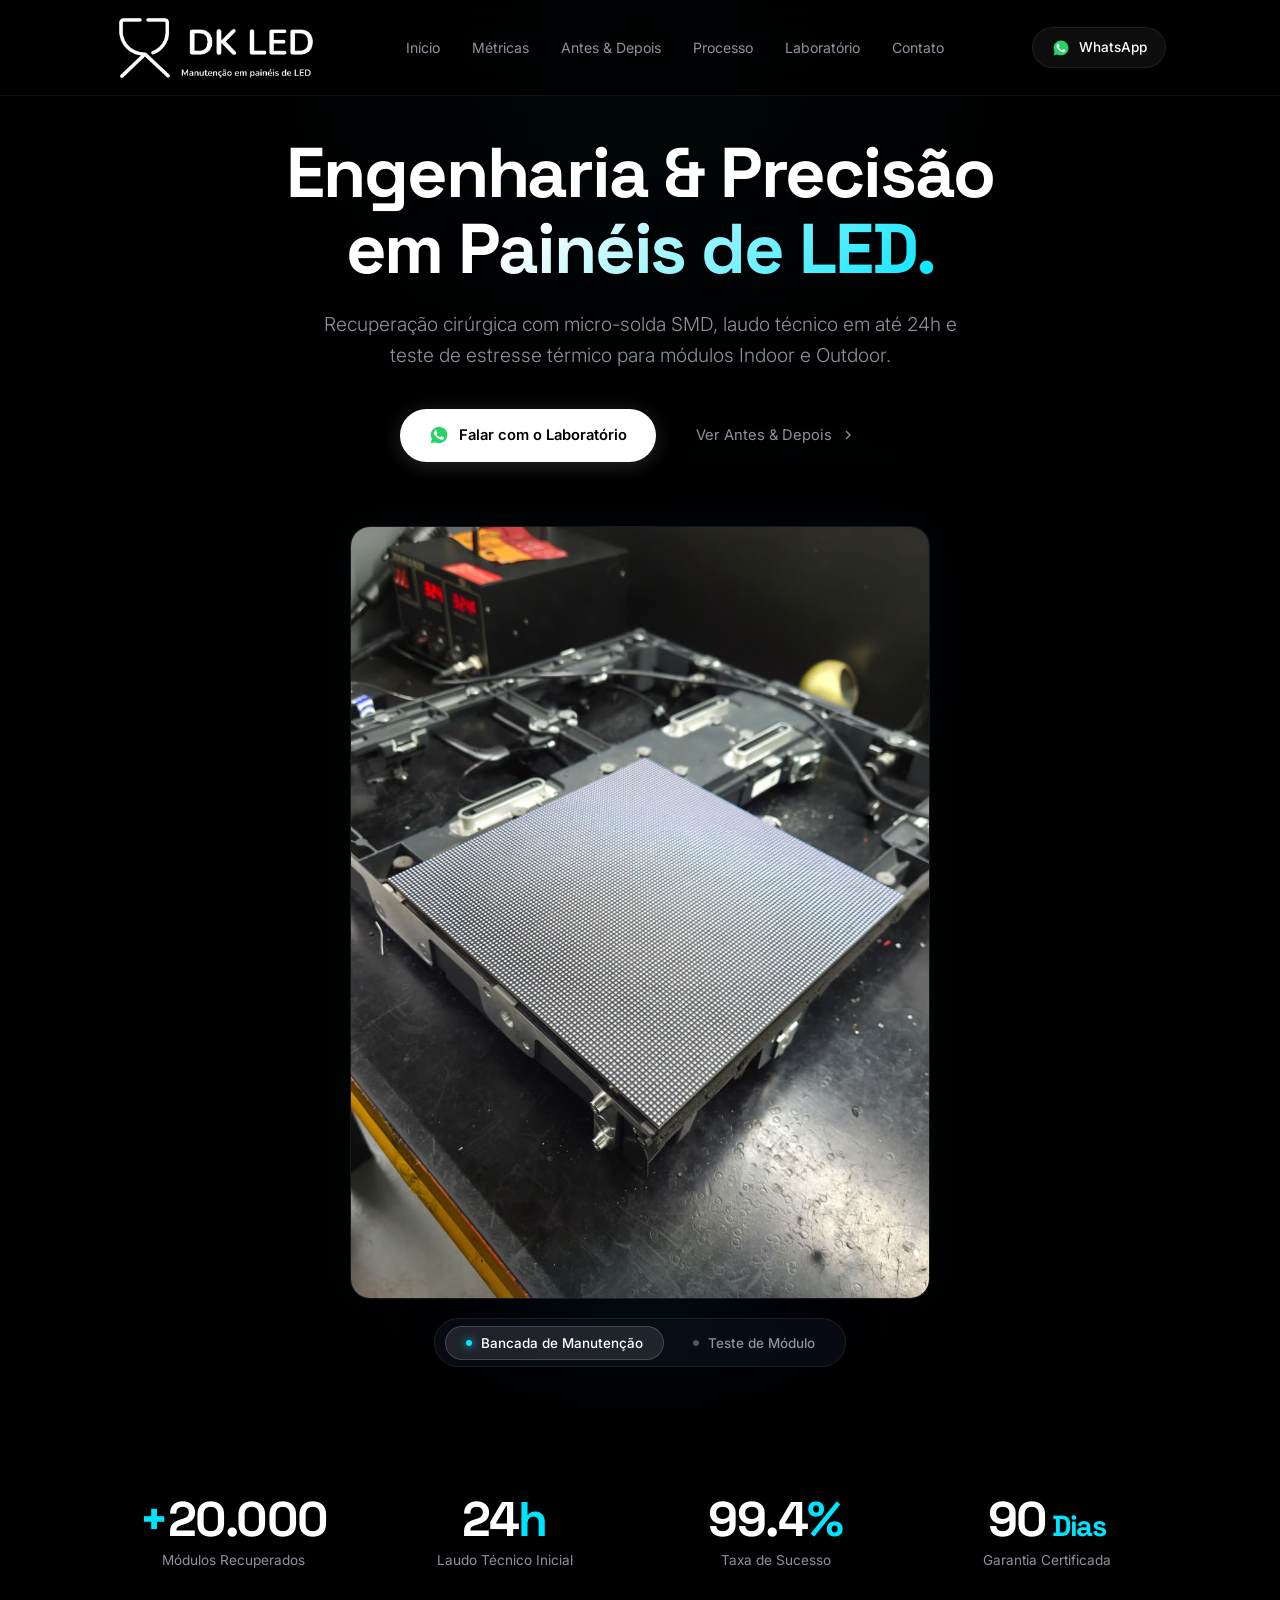
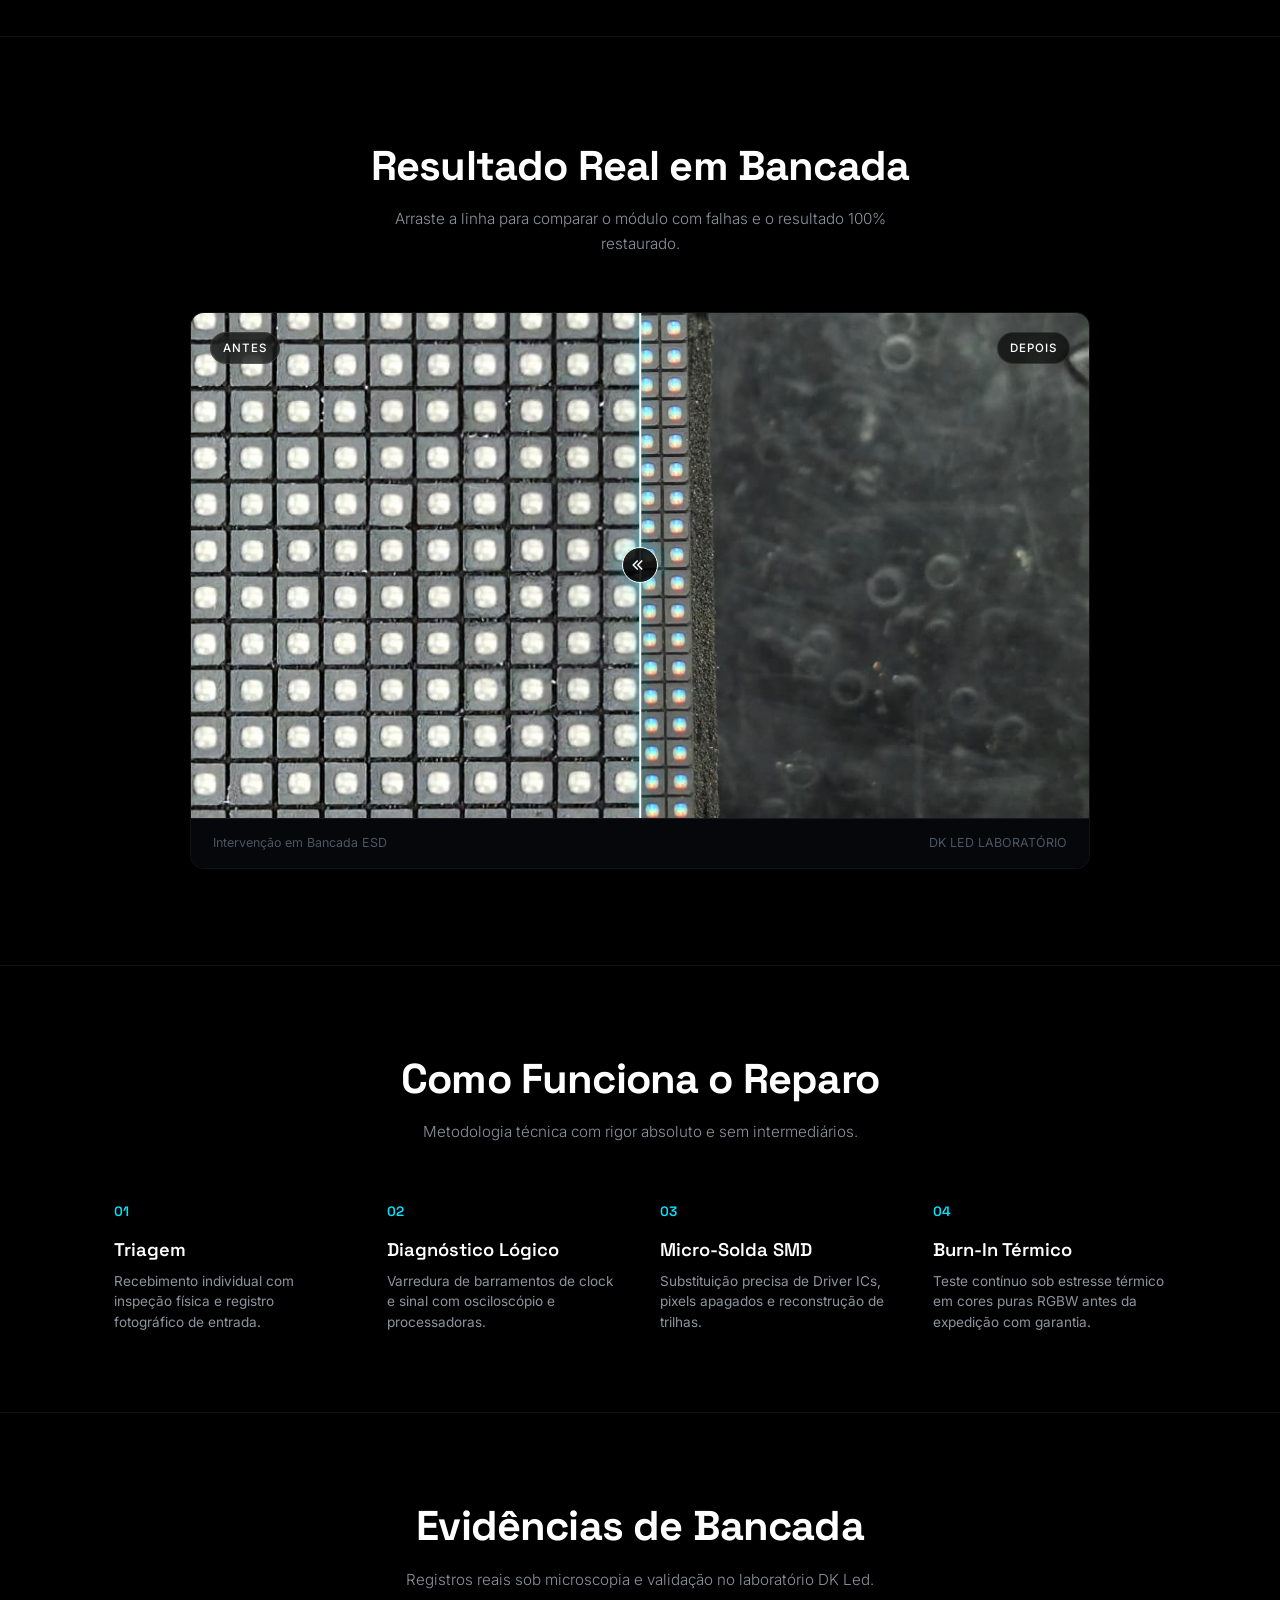
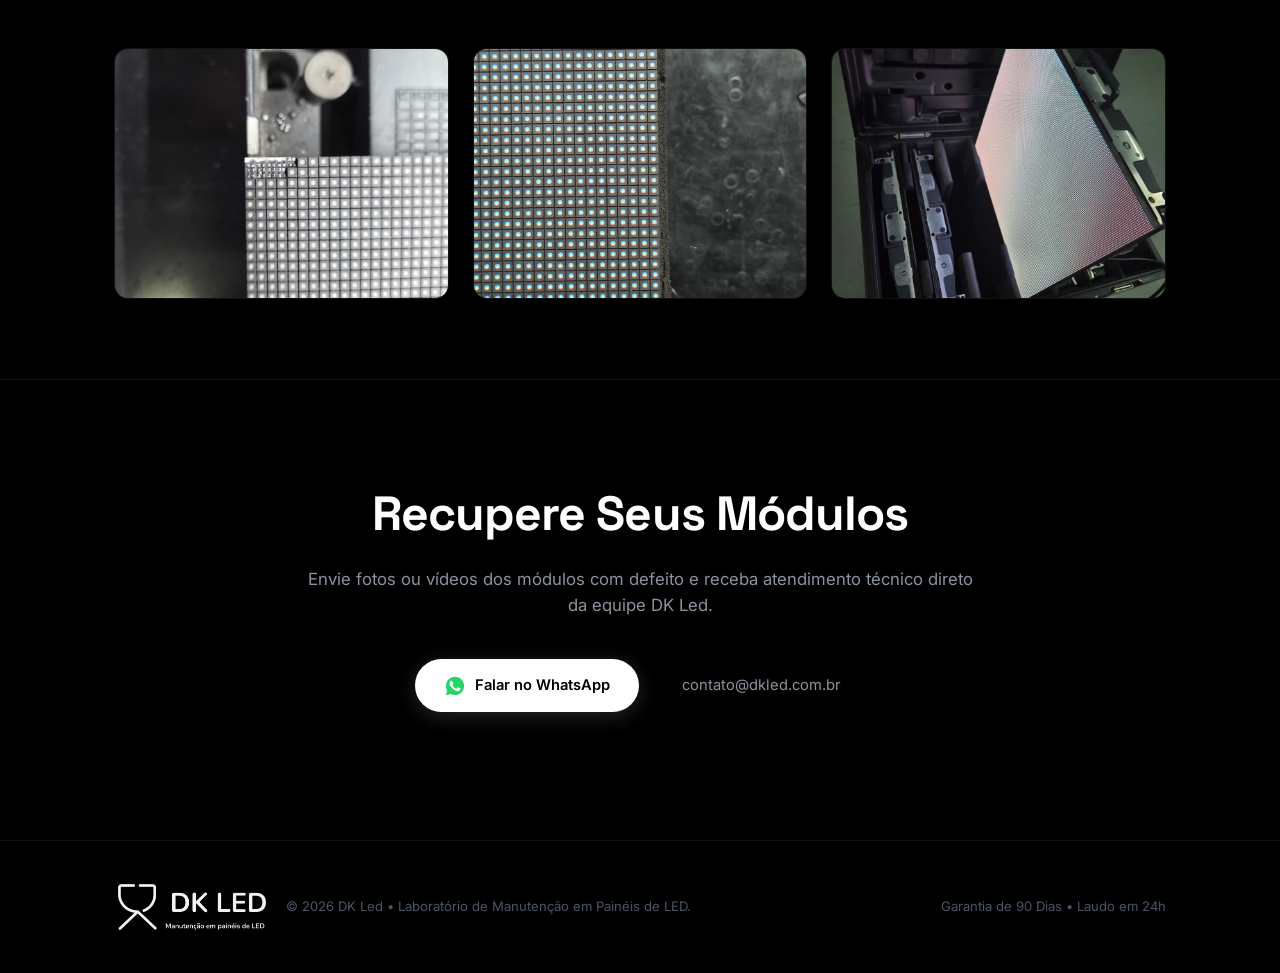
==== commit 41efe3b0: "att" ====
--- a/index.html
+++ b/index.html
@@ -22,7 +22,7 @@
   <link rel="icon" type="image/png" href="assets/img/logo-dk-simbolo.jpg">
 
   <!-- Folha de Estilos Ultra-Minimalista -->
-  <link rel="stylesheet" href="css/futurista.css?v=2">
+  <link rel="stylesheet" href="css/futurista.css?v=3">
 </head>
 
 <body>
@@ -41,7 +41,7 @@
           </a>
 
           <nav>
-            <ul class="nav-menu-links">
+            <ul class="nav-menu-links" id="navMenu">
               <li><a href="#inicio">Início</a></li>
               <li><a href="#metricas">Métricas</a></li>
               <li><a href="#comparativo">Antes &amp; Depois</a></li>
@@ -58,6 +58,10 @@
             </svg>
             <span>WhatsApp</span>
           </a>
+
+          <button type="button" class="nav-toggle" id="navToggle" aria-label="Abrir menu" aria-expanded="false" aria-controls="navMenu">
+            <span class="bars" aria-hidden="true"><span></span><span></span><span></span></span>
+          </button>
         </div>
       </div>
     </header>
@@ -310,7 +314,7 @@
   </div>
 
   <!-- Script Limpo e Otimizado -->
-  <script src="js/futurista.js"></script>
+  <script src="js/futurista.js?v=3"></script>
 </body>
 
 </html>
--- a/css/futurista.css
+++ b/css/futurista.css
@@ -756,33 +756,214 @@
 }
 
 /* ==========================================================================
-   Mobile Responsivo
-   ========================================================================== */
+   Menu Hambúrguer (visível apenas em telas menores)
+   ========================================================================== */
+.nav-toggle {
+  display: none;
+  width: 44px;
+  height: 44px;
+  align-items: center;
+  justify-content: center;
+  background: rgba(255, 255, 255, 0.05);
+  border: 1px solid var(--border-subtle);
+  border-radius: 50%;
+  color: var(--text-pure);
+  cursor: pointer;
+  transition: all var(--transition);
+  -webkit-tap-highlight-color: transparent;
+}
+
+.nav-toggle:hover {
+  border-color: var(--border-hover);
+}
+
+.nav-toggle .bars {
+  position: relative;
+  width: 18px;
+  height: 12px;
+}
+
+.nav-toggle .bars span {
+  position: absolute;
+  left: 0;
+  width: 100%;
+  height: 1.5px;
+  background: currentColor;
+  border-radius: 2px;
+  transition: transform 0.35s var(--ease-fluid), opacity 0.2s ease, top 0.35s var(--ease-fluid);
+}
+
+.nav-toggle .bars span:nth-child(1) { top: 0; }
+.nav-toggle .bars span:nth-child(2) { top: 5px; }
+.nav-toggle .bars span:nth-child(3) { top: 10px; }
+
+.nav-toggle[aria-expanded="true"] .bars span:nth-child(1) { top: 5px; transform: rotate(45deg); }
+.nav-toggle[aria-expanded="true"] .bars span:nth-child(2) { opacity: 0; }
+.nav-toggle[aria-expanded="true"] .bars span:nth-child(3) { top: 5px; transform: rotate(-45deg); }
+
+/* ==========================================================================
+   Responsividade
+   ========================================================================== */
+
+/* Evita que imagens/mídias estourem a largura */
+img { max-width: 100%; }
+
+/* Telas largas */
+@media (min-width: 1500px) {
+  :root { --container-width: 1240px; }
+}
+
+/* Tablet / notebook pequeno */
+@media (max-width: 1024px) {
+  .nav-menu-links { gap: 1.3rem; }
+  .nav-menu-links a { font-size: 0.82rem; }
+  .process-steps-flex { grid-template-columns: repeat(2, 1fr); gap: 2.5rem 2rem; }
+  .proofs-three-grid { gap: 1rem; }
+}
+
+/* Tablet retrato / mobile grande: ativa menu hambúrguer */
 @media (max-width: 860px) {
-  .nav-logo-img {
-    height: 50px;
+  .minimal-nav { padding-block: 0.6rem; }
+  .nav-flex { position: relative; gap: 0.75rem; }
+  .nav-brand { margin-right: auto; }
+
+  .nav-logo-img { height: 50px; }
+  .footer-logo-img { height: 40px; }
+
+  .nav-toggle { display: inline-flex; order: 3; }
+  .btn-nav-cta { order: 2; }
+
+  .nav-menu-links {
+    display: flex;
+    flex-direction: column;
+    align-items: stretch;
+    gap: 0;
   }
 
-  .footer-logo-img {
-    height: 40px;
+  .minimal-nav nav {
+    position: absolute;
+    top: calc(100% + 0.6rem);
+    left: 0;
+    right: 0;
+    background: rgba(5, 7, 10, 0.96);
+    backdrop-filter: blur(24px);
+    -webkit-backdrop-filter: blur(24px);
+    border: 1px solid var(--border-subtle);
+    border-radius: var(--radius-md);
+    padding: 0.5rem;
+    box-shadow: 0 24px 60px rgba(0, 0, 0, 0.8);
+    opacity: 0;
+    visibility: hidden;
+    transform: translateY(-8px);
+    transition: opacity 0.3s ease, transform 0.35s var(--ease-fluid), visibility 0.3s;
   }
 
-  .nav-menu-links {
-    display: none;
+  .minimal-nav.menu-open nav {
+    opacity: 1;
+    visibility: visible;
+    transform: translateY(0);
   }
 
-  .metrics-horizontal-grid {
-    grid-template-columns: repeat(2, 1fr);
-    gap: 2rem 1rem;
+  .nav-menu-links li { list-style: none; }
+
+  .nav-menu-links a {
+    display: block;
+    padding: 0.95rem 1.1rem;
+    font-size: 1rem;
+    color: var(--text-primary);
+    border-radius: var(--radius-sm);
   }
 
-  .process-steps-flex {
-    grid-template-columns: 1fr;
-    gap: 2rem;
-  }
-
-  .proofs-three-grid {
-    grid-template-columns: 1fr;
-    gap: 1.5rem;
-  }
-}
+  .nav-menu-links a:active,
+  .nav-menu-links a:hover { background: rgba(255, 255, 255, 0.06); }
+
+  .hero-minimal { padding-top: clamp(7rem, 14vh, 8.5rem); padding-bottom: 3rem; }
+  .hero-cta-buttons { margin-bottom: 3rem; }
+  .hero-monolith-stage { max-width: 460px; }
+
+  .metrics-strip { padding-block: 3rem; }
+  .metrics-horizontal-grid { grid-template-columns: repeat(2, 1fr); gap: 2.2rem 1rem; }
+
+  .scanner-minimal-section { padding-block: 4rem; }
+  .section-head-clean { margin-bottom: 2.5rem; }
+
+  .process-minimal-section,
+  .proofs-minimal-section { padding-block: 4rem; }
+
+  .proofs-three-grid { grid-template-columns: 1fr; gap: 1.5rem; max-width: 560px; margin-inline: auto; }
+
+  .cta-minimal-section { padding-block: 4.5rem 5.5rem; }
+}
+
+/* Mobile */
+@media (max-width: 600px) {
+  .container { padding-inline: 1.1rem; }
+
+  .nav-logo-img { height: 42px; }
+
+  /* Botão WhatsApp do topo vira ícone circular para caber ao lado do logo */
+  .btn-nav-cta { padding: 0; width: 44px; height: 44px; justify-content: center; }
+  .btn-nav-cta span { display: none; }
+
+  .hero-main-title { font-size: clamp(2.05rem, 9vw, 2.6rem); }
+  .hero-clean-lead { font-size: 0.98rem; margin-bottom: 2rem; }
+
+  .hero-cta-buttons { flex-direction: column; gap: 0.4rem; margin-bottom: 2.5rem; }
+  .hero-cta-buttons .btn-primary-glow { width: 100%; justify-content: center; }
+  .btn-secondary-link { padding: 0.8rem 1rem; }
+
+  .hero-monolith-stage { max-width: 100%; }
+  .hero-stage-card { border-radius: 16px; }
+
+  .stage-controls-dock { display: flex; width: 100%; padding: 0.3rem; gap: 0.2rem; }
+  .stage-tab-btn { flex: 1; justify-content: center; padding: 0.65rem 0.5rem; font-size: 0.78rem; gap: 0.4rem; white-space: normal; }
+
+  .metric-item-label { font-size: 0.78rem; }
+
+  .scanner-container { aspect-ratio: 4 / 3; }
+  .scanner-tag-clean { top: 0.8rem; font-size: 0.65rem; padding: 0.3rem 0.6rem; }
+  .scanner-tag-clean.tag-left { left: 0.8rem; }
+  .scanner-tag-clean.tag-right { right: 0.8rem; }
+  .scanner-handle-circle { width: 42px; height: 42px; }
+  .scanner-footer-caption { flex-direction: column; align-items: flex-start; gap: 0.2rem; padding: 0.8rem 1rem; }
+
+  .process-steps-flex { grid-template-columns: 1fr; gap: 1.8rem; margin-top: 2rem; }
+  .step-minimal-item { padding-bottom: 1.6rem; border-bottom: 1px solid var(--border-subtle); }
+  .step-minimal-item:last-child { border-bottom: none; padding-bottom: 0; }
+
+  .proofs-three-grid { margin-top: 2rem; }
+
+  .cta-desc-clean { font-size: 0.98rem; margin-bottom: 2rem; }
+  .cta-buttons-clean { flex-direction: column; gap: 0.6rem; }
+  .cta-buttons-clean .btn-primary-glow { width: 100%; justify-content: center; }
+  .cta-buttons-clean .btn-secondary-link { word-break: break-all; }
+
+  .footer-inner { flex-direction: column; align-items: flex-start; gap: 1.2rem; }
+  .footer-inner > div:first-child { flex-direction: column; align-items: flex-start !important; gap: 0.8rem !important; }
+}
+
+/* Mobile pequeno */
+@media (max-width: 380px) {
+  .nav-logo-img { height: 36px; }
+  .metrics-horizontal-grid { gap: 1.8rem 0.5rem; }
+  .stage-tab-btn .tab-indicator-dot { display: none; }
+}
+
+/* Celular deitado (pouca altura) */
+@media (max-height: 480px) and (orientation: landscape) {
+  .hero-minimal { padding-top: 6rem; }
+  .minimal-nav { position: absolute; }
+}
+
+/* Dispositivos de toque: sem hover preso e scanner sem bloquear rolagem vertical */
+@media (hover: none) {
+  .proof-img-card:hover { transform: none; }
+  .btn-primary-glow:hover { transform: none; }
+  .scanner-container { touch-action: pan-y; cursor: default; }
+}
+
+/* Respeita preferência de menos movimento */
+@media (prefers-reduced-motion: reduce) {
+  html { scroll-behavior: auto; }
+  *, *::before, *::after { transition-duration: 0.01ms !important; animation-duration: 0.01ms !important; }
+}
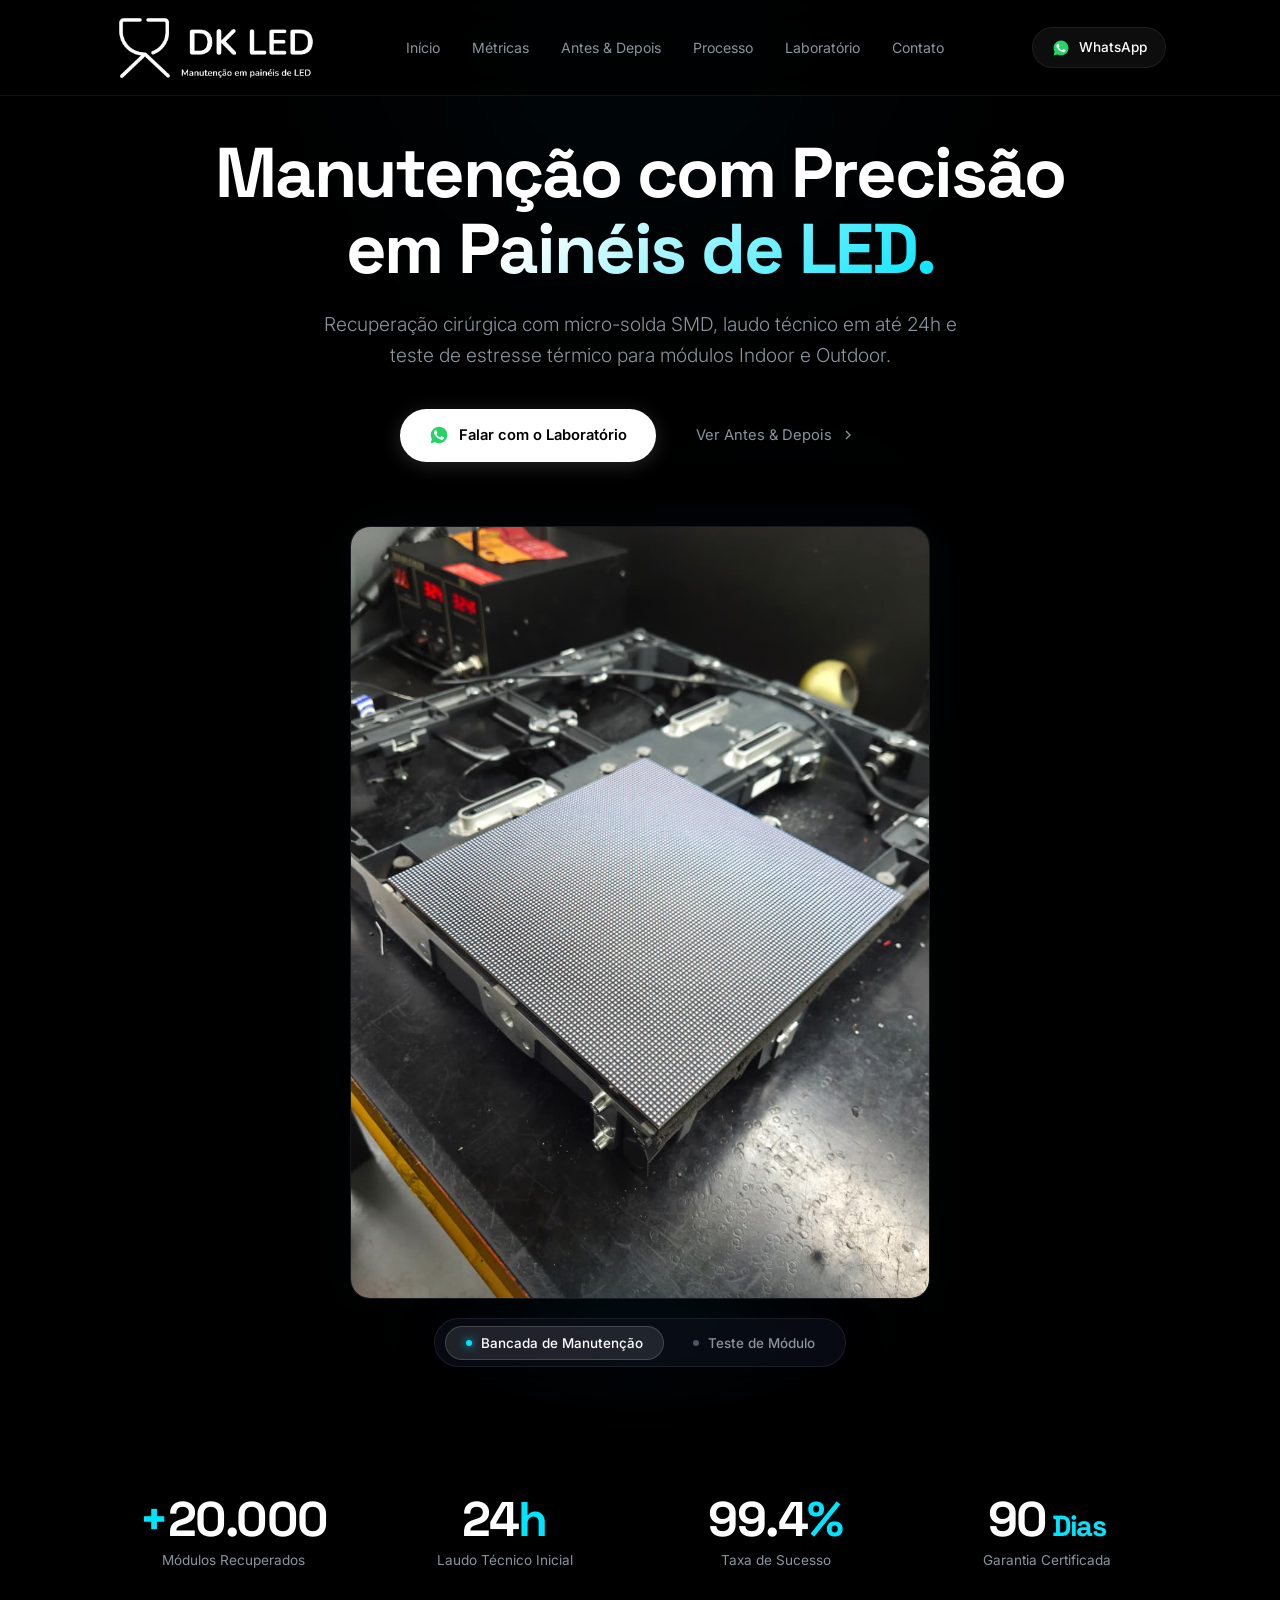
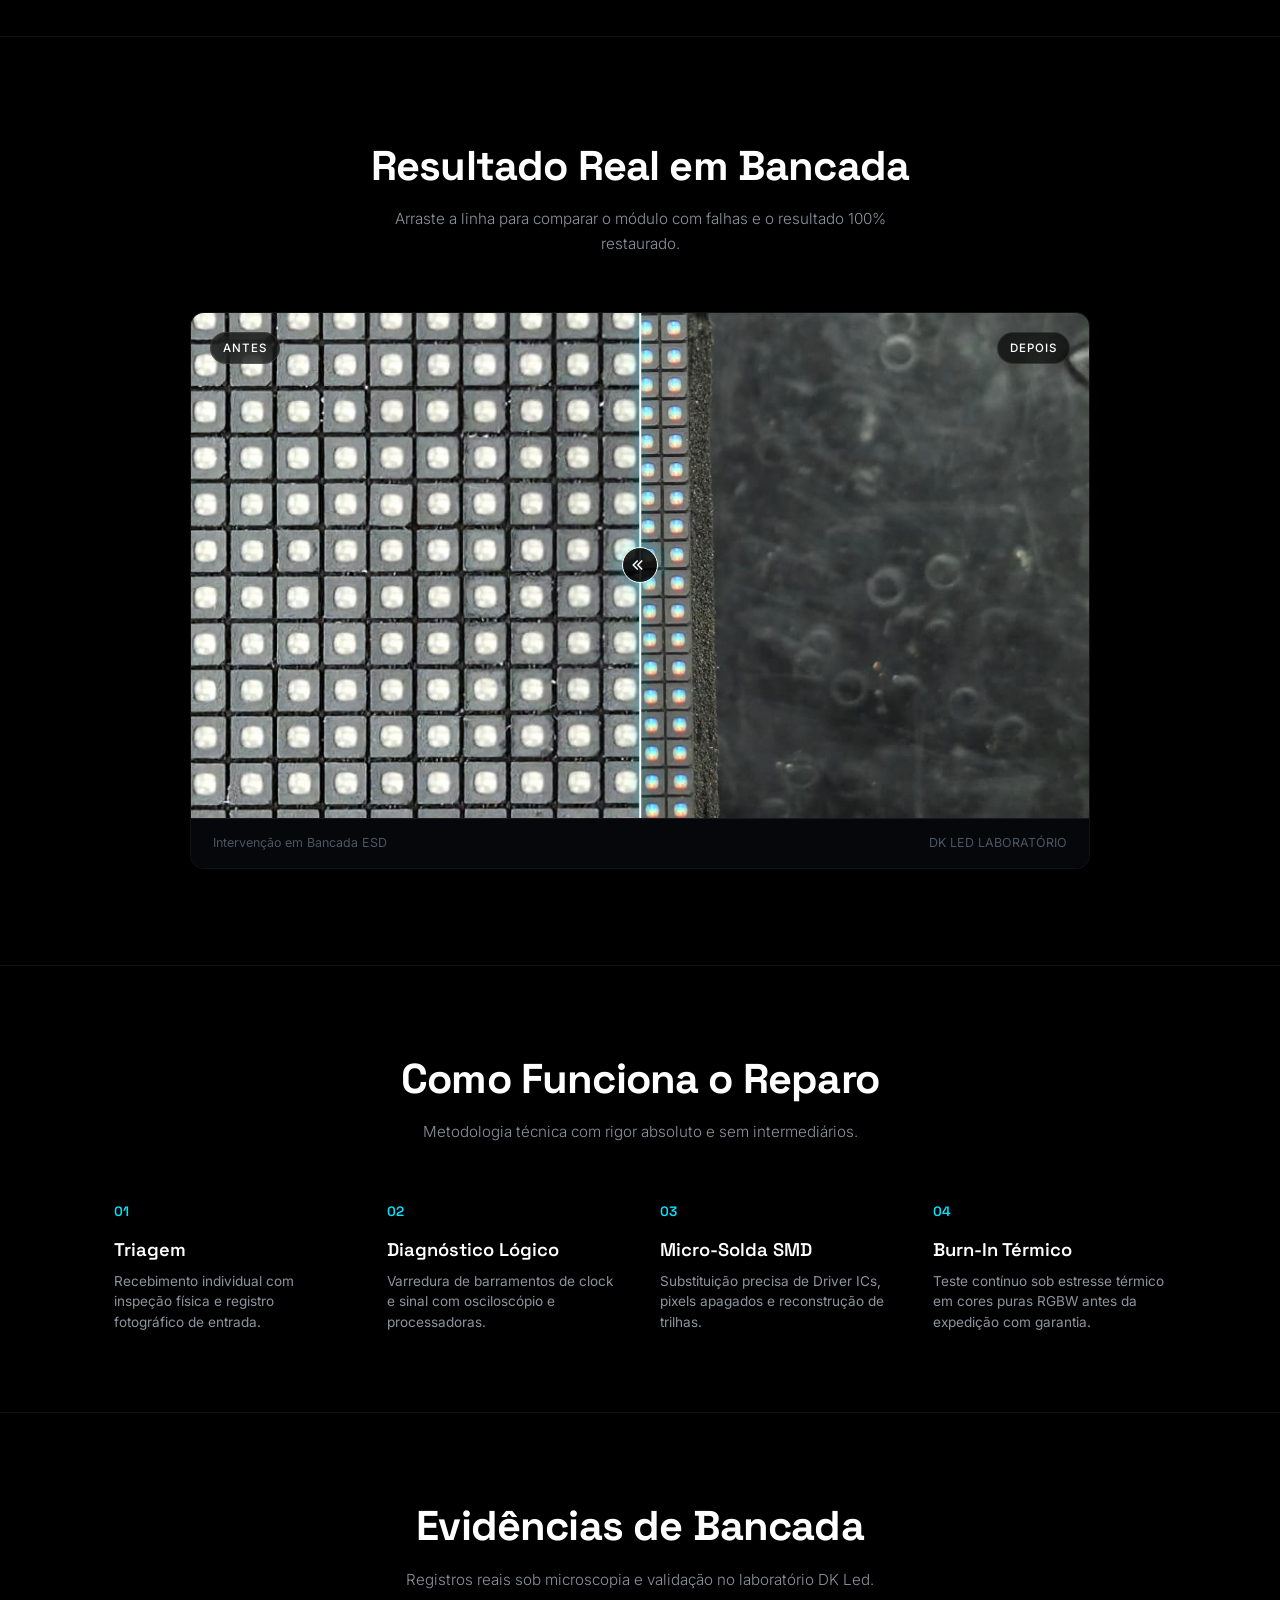
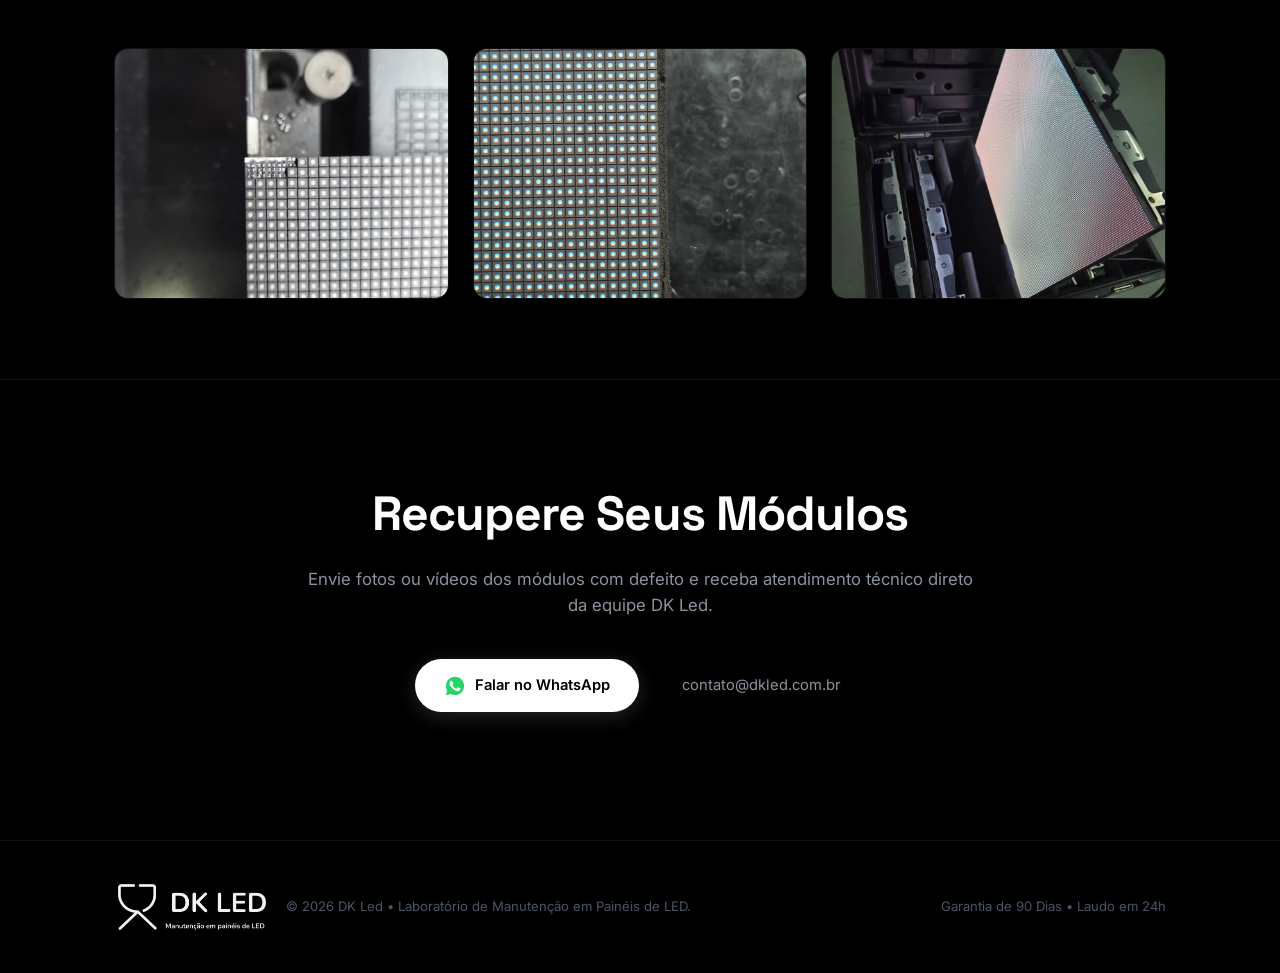
==== commit 31fc83fe: "att" ====
--- a/index.html
+++ b/index.html
@@ -70,7 +70,7 @@
     <section class="hero-minimal" id="inicio">
       <div class="container">
         <h1 class="hero-main-title">
-          Engenharia &amp; Precisão<br>
+          Manutenção com Precisão<br>
           <span class="gradient-text">em Painéis de LED.</span>
         </h1>
 
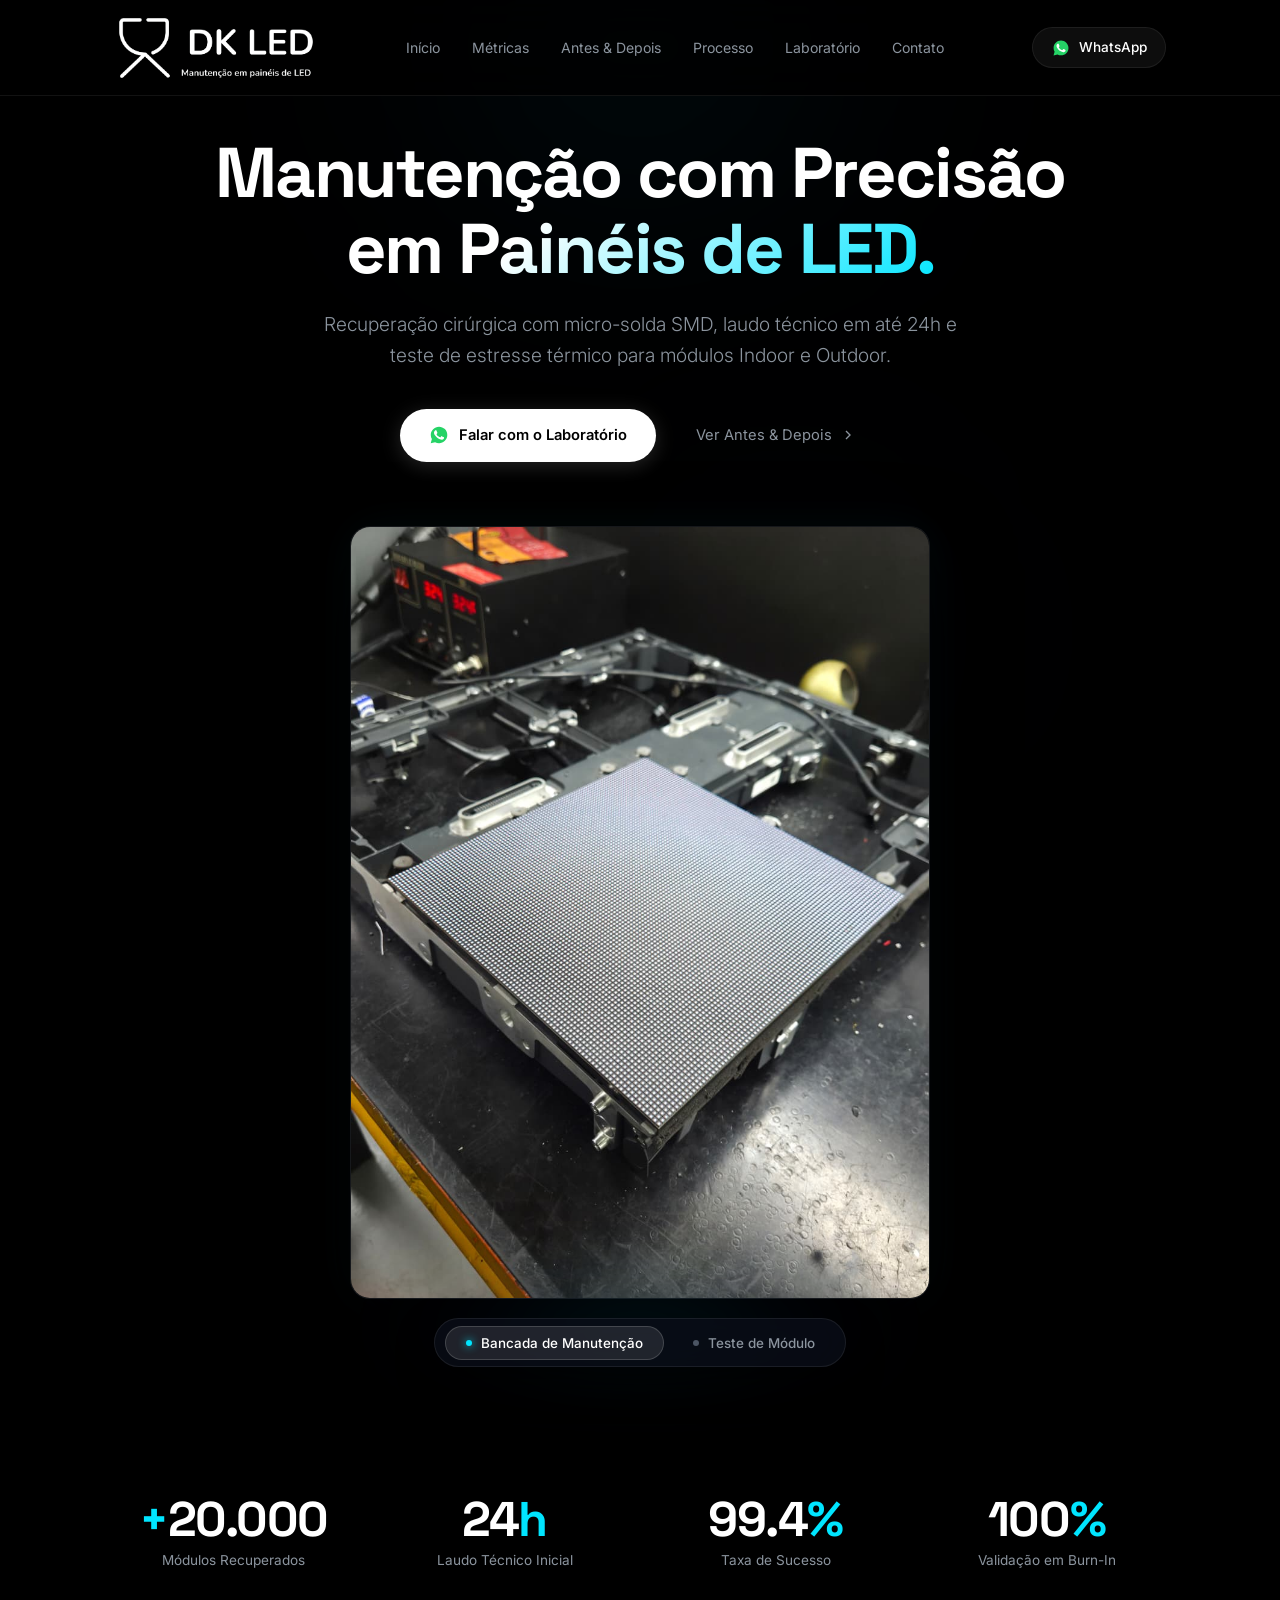
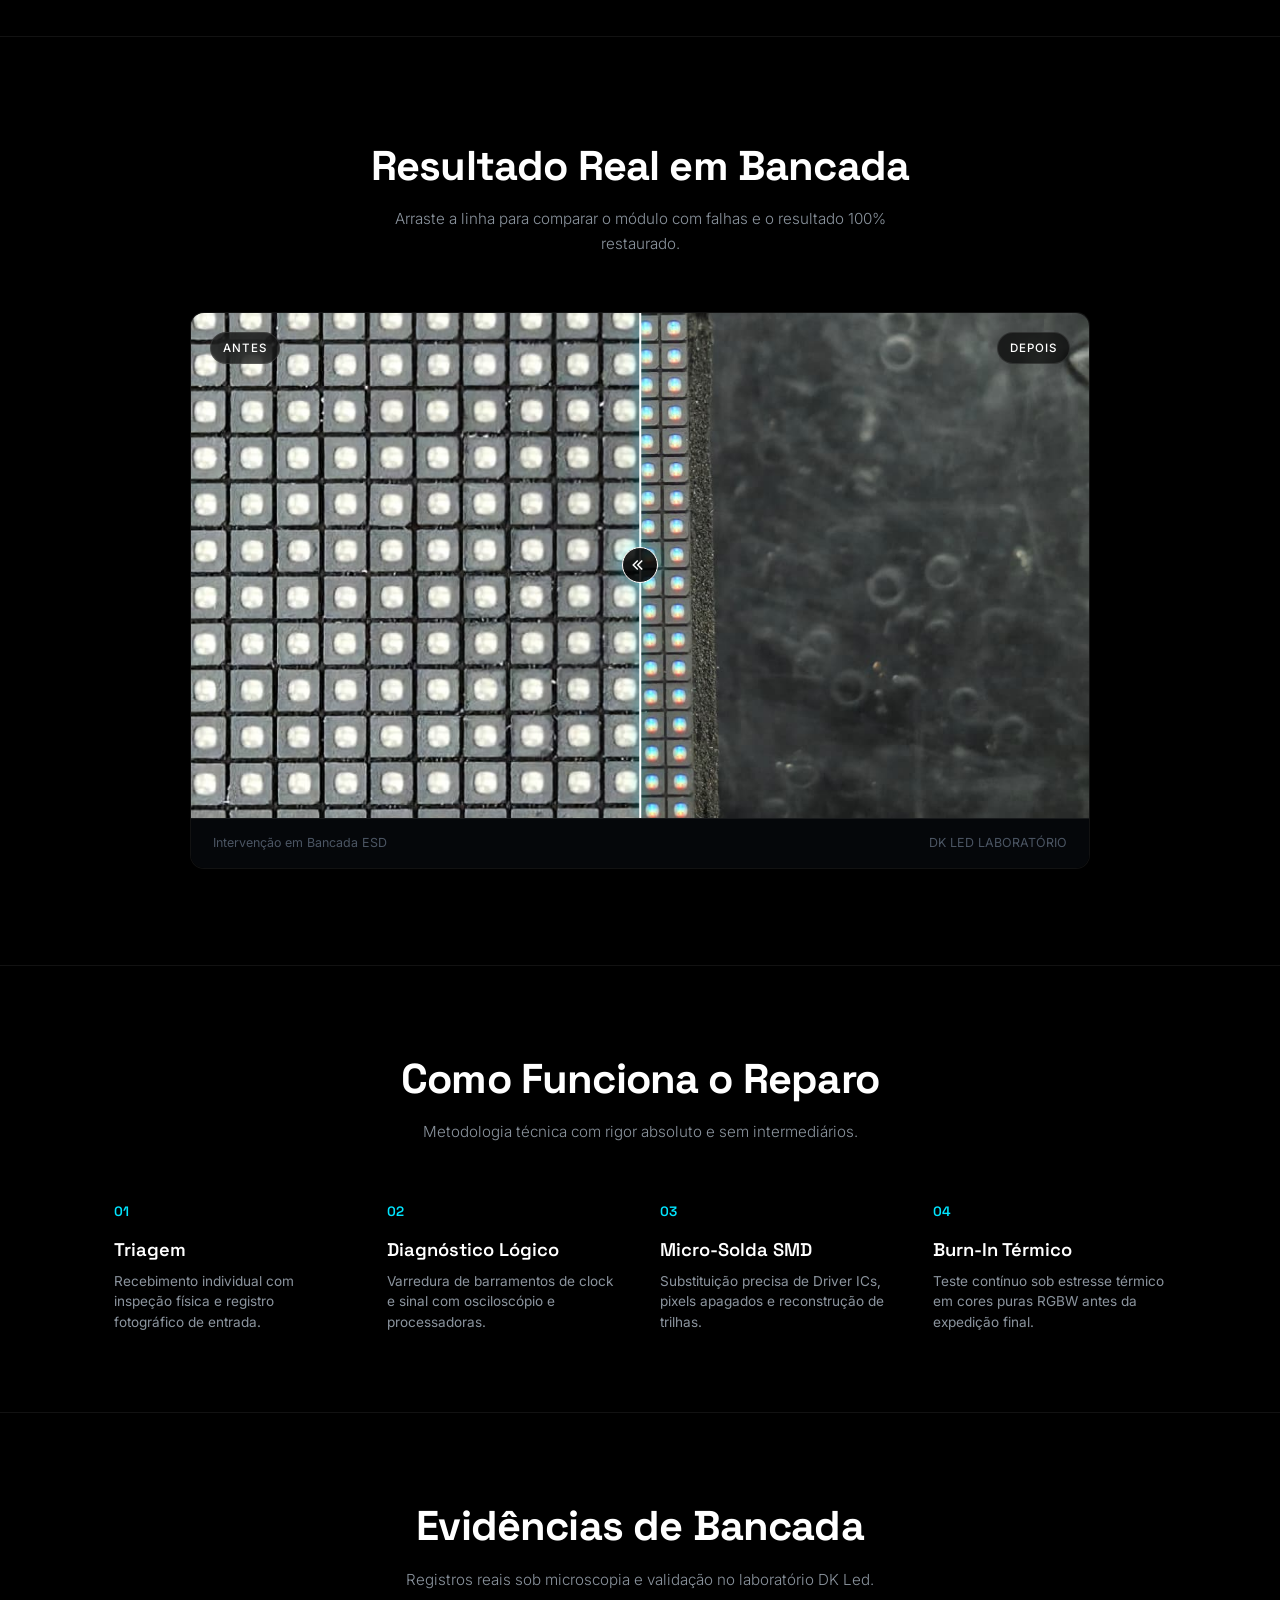
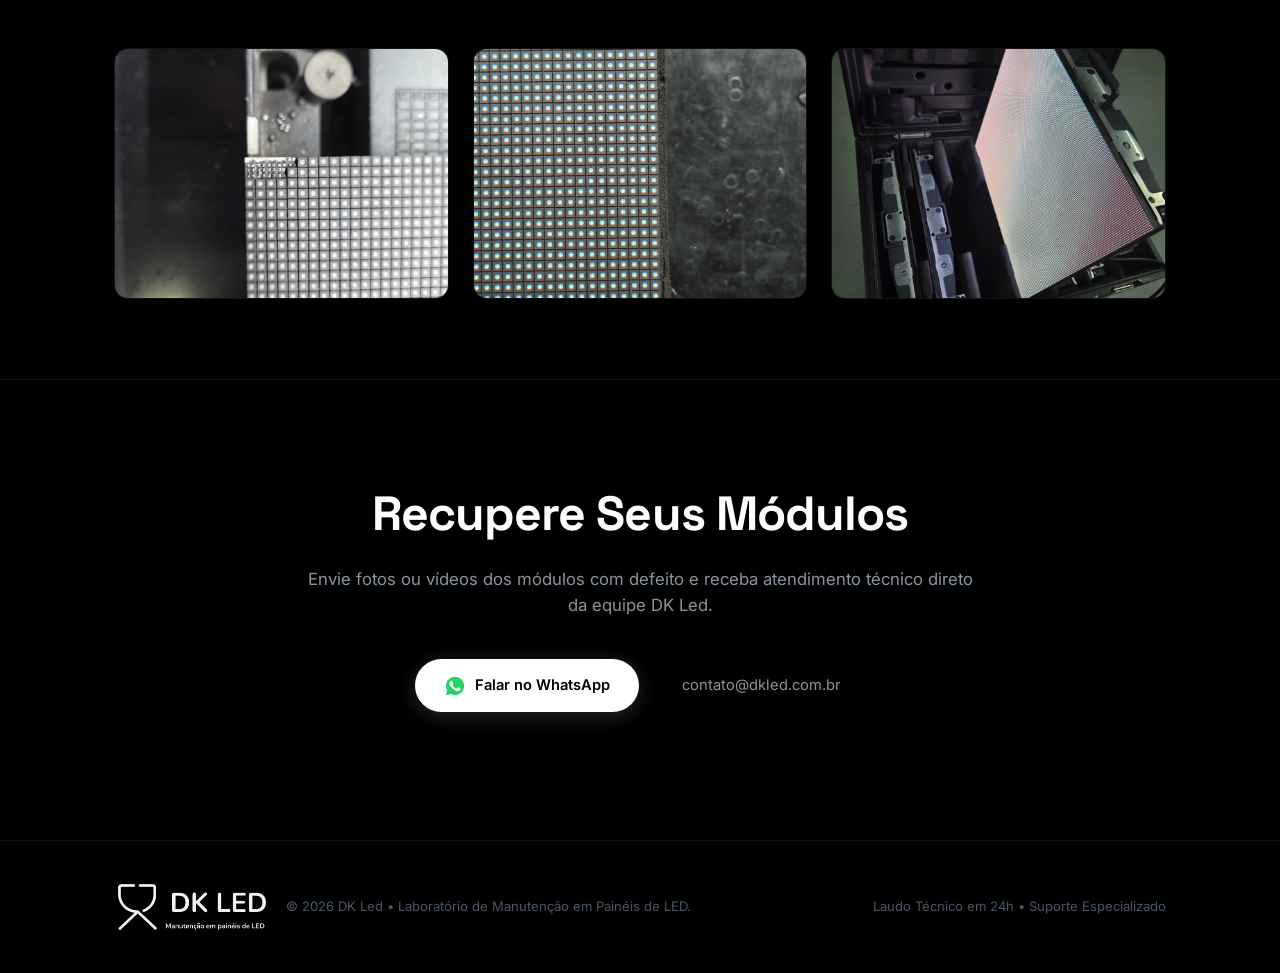
==== commit 7a1185cf: "att" ====
--- a/index.html
+++ b/index.html
@@ -8,7 +8,7 @@
 
   <!-- SEO & Meta Tags -->
   <meta name="description"
-    content="Laboratório especializado em manutenção cirúrgica de painéis de LED Indoor e Outdoor. Micro-solda SMD, diagnóstico lógico e garantia de 90 dias.">
+    content="Laboratório especializado em manutenção cirúrgica de painéis de LED Indoor e Outdoor. Micro-solda SMD, diagnóstico lógico e laudo técnico em até 24h.">
   <meta name="keywords"
     content="manutenção painel de led, reparo módulo led, conserto painel led, micro-solda smd, dk led">
   <meta name="author" content="DK Led">
@@ -152,9 +152,9 @@
 
           <div>
             <div class="metric-item-num">
-              <span data-target-metric="90">0</span><span class="cyan-sign" style="font-size: 0.6em;"> Dias</span>
-            </div>
-            <div class="metric-item-label">Garantia Certificada</div>
+              <span data-target-metric="100">0</span><span class="cyan-sign">%</span>
+            </div>
+            <div class="metric-item-label">Validação em Burn-In</div>
           </div>
         </div>
       </div>
@@ -236,7 +236,7 @@
           <div class="step-minimal-item">
             <div class="step-num-minimal">04</div>
             <h3 class="step-title-minimal">Burn-In Térmico</h3>
-            <p class="step-desc-minimal">Teste contínuo sob estresse térmico em cores puras RGBW antes da expedição com garantia.</p>
+            <p class="step-desc-minimal">Teste contínuo sob estresse térmico em cores puras RGBW antes da expedição final.</p>
           </div>
         </div>
       </div>
@@ -306,7 +306,7 @@
             <span>&copy; 2026 DK Led &bull; Laboratório de Manutenção em Painéis de LED.</span>
           </div>
 
-          <div>Garantia de 90 Dias &bull; Laudo em 24h</div>
+          <div>Laudo Técnico em 24h &bull; Suporte Especializado</div>
         </div>
       </div>
     </footer>
